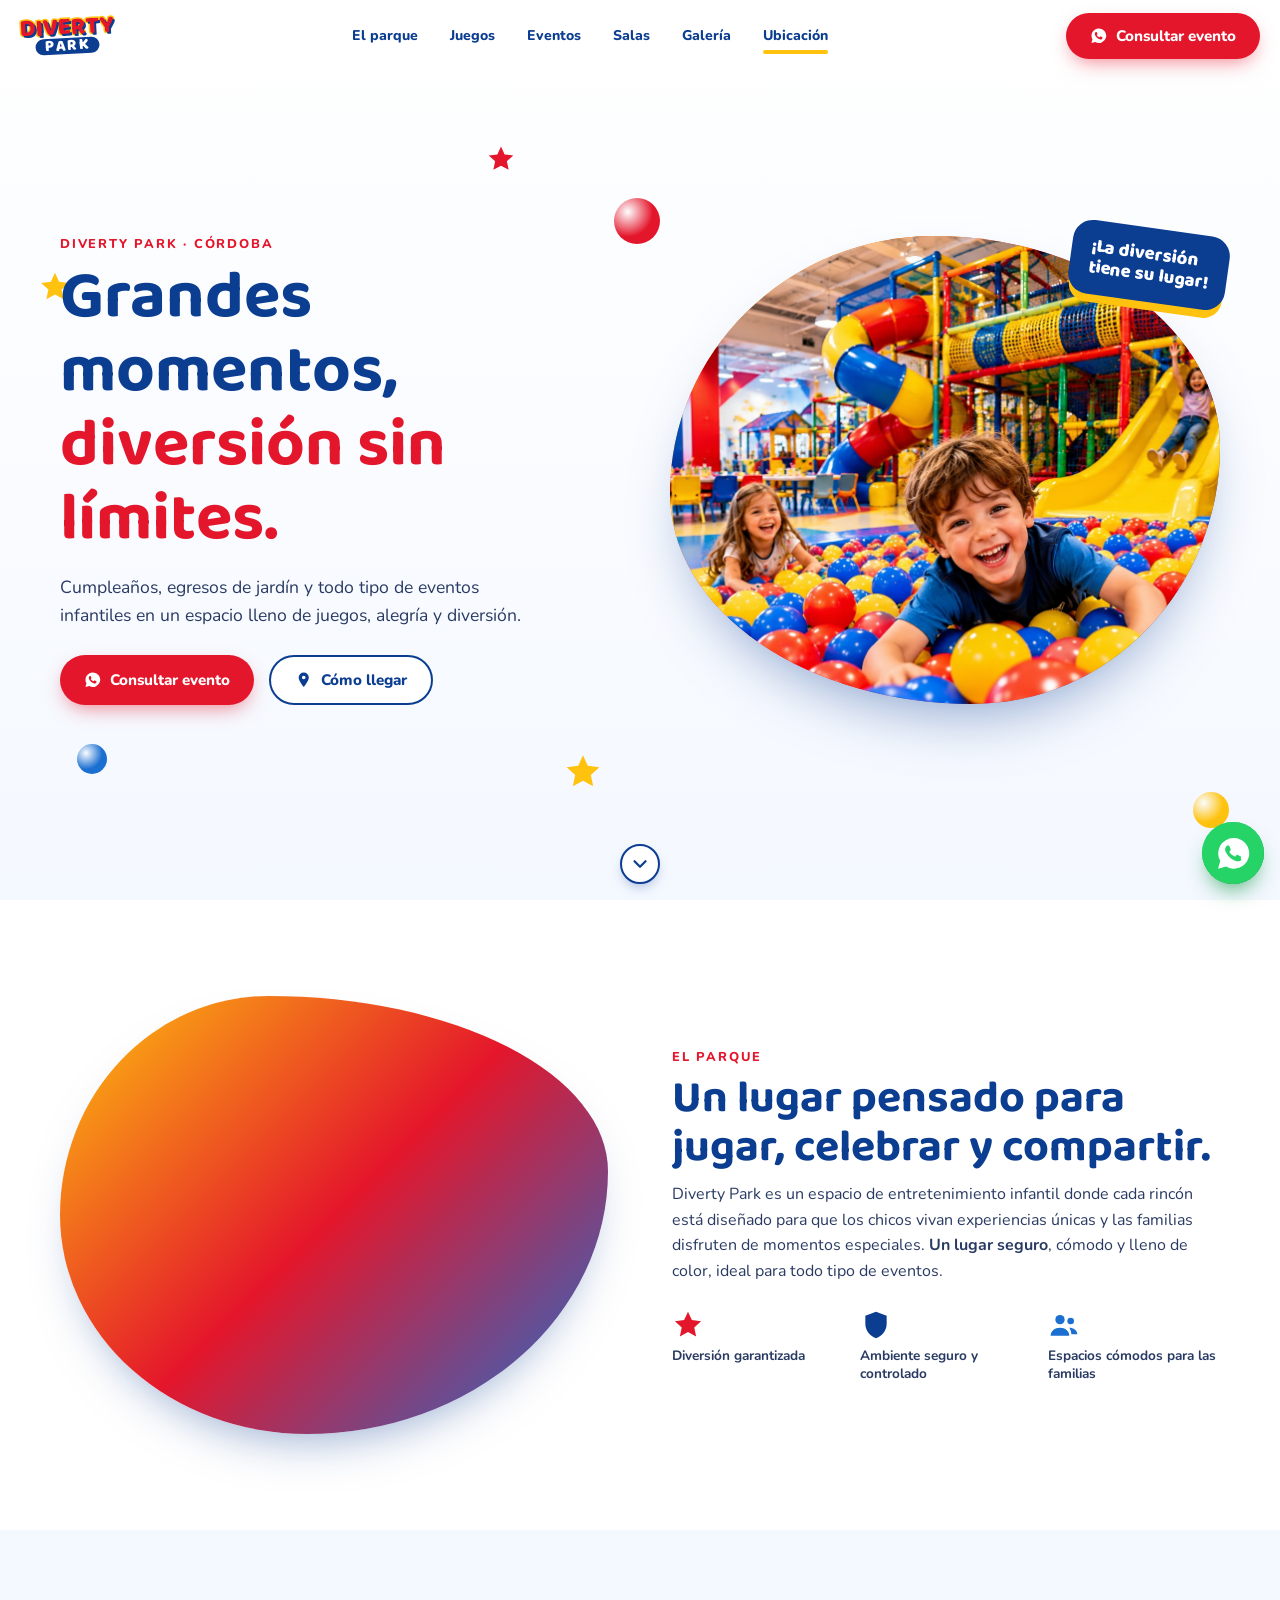
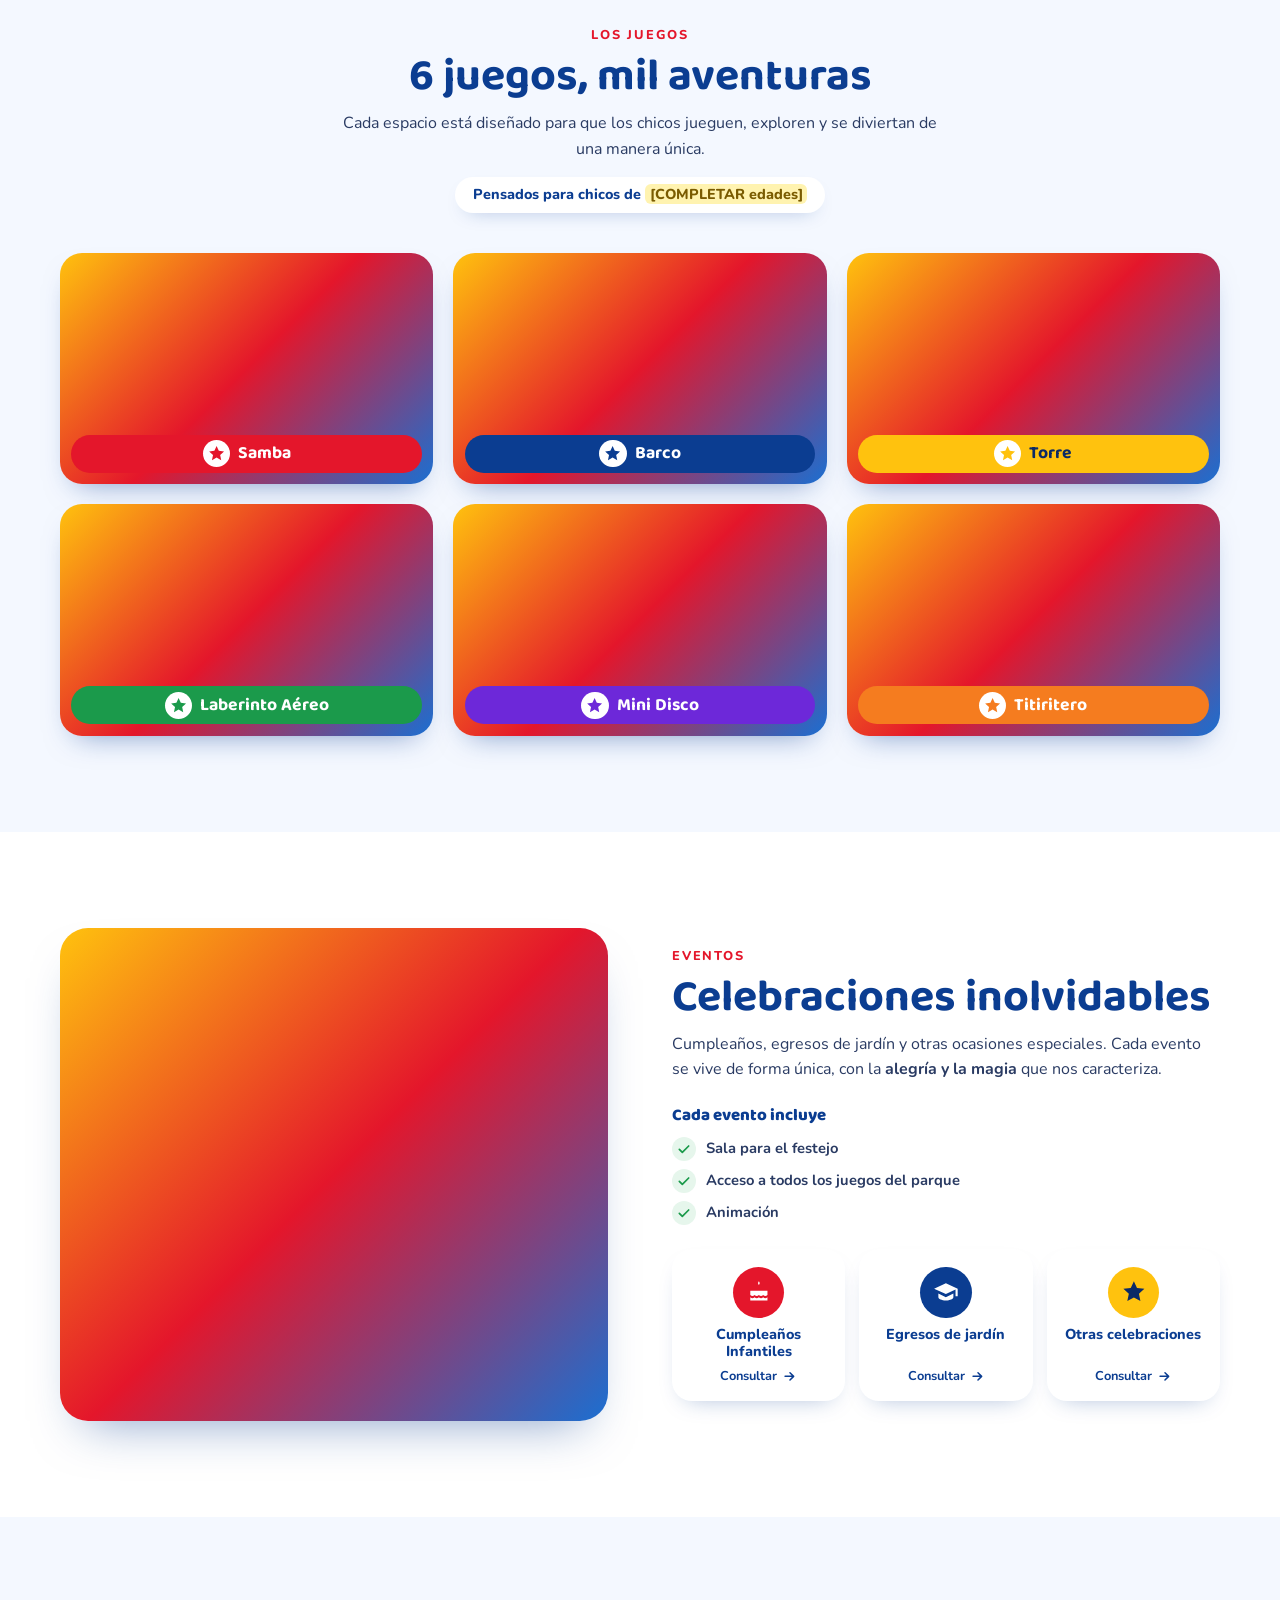
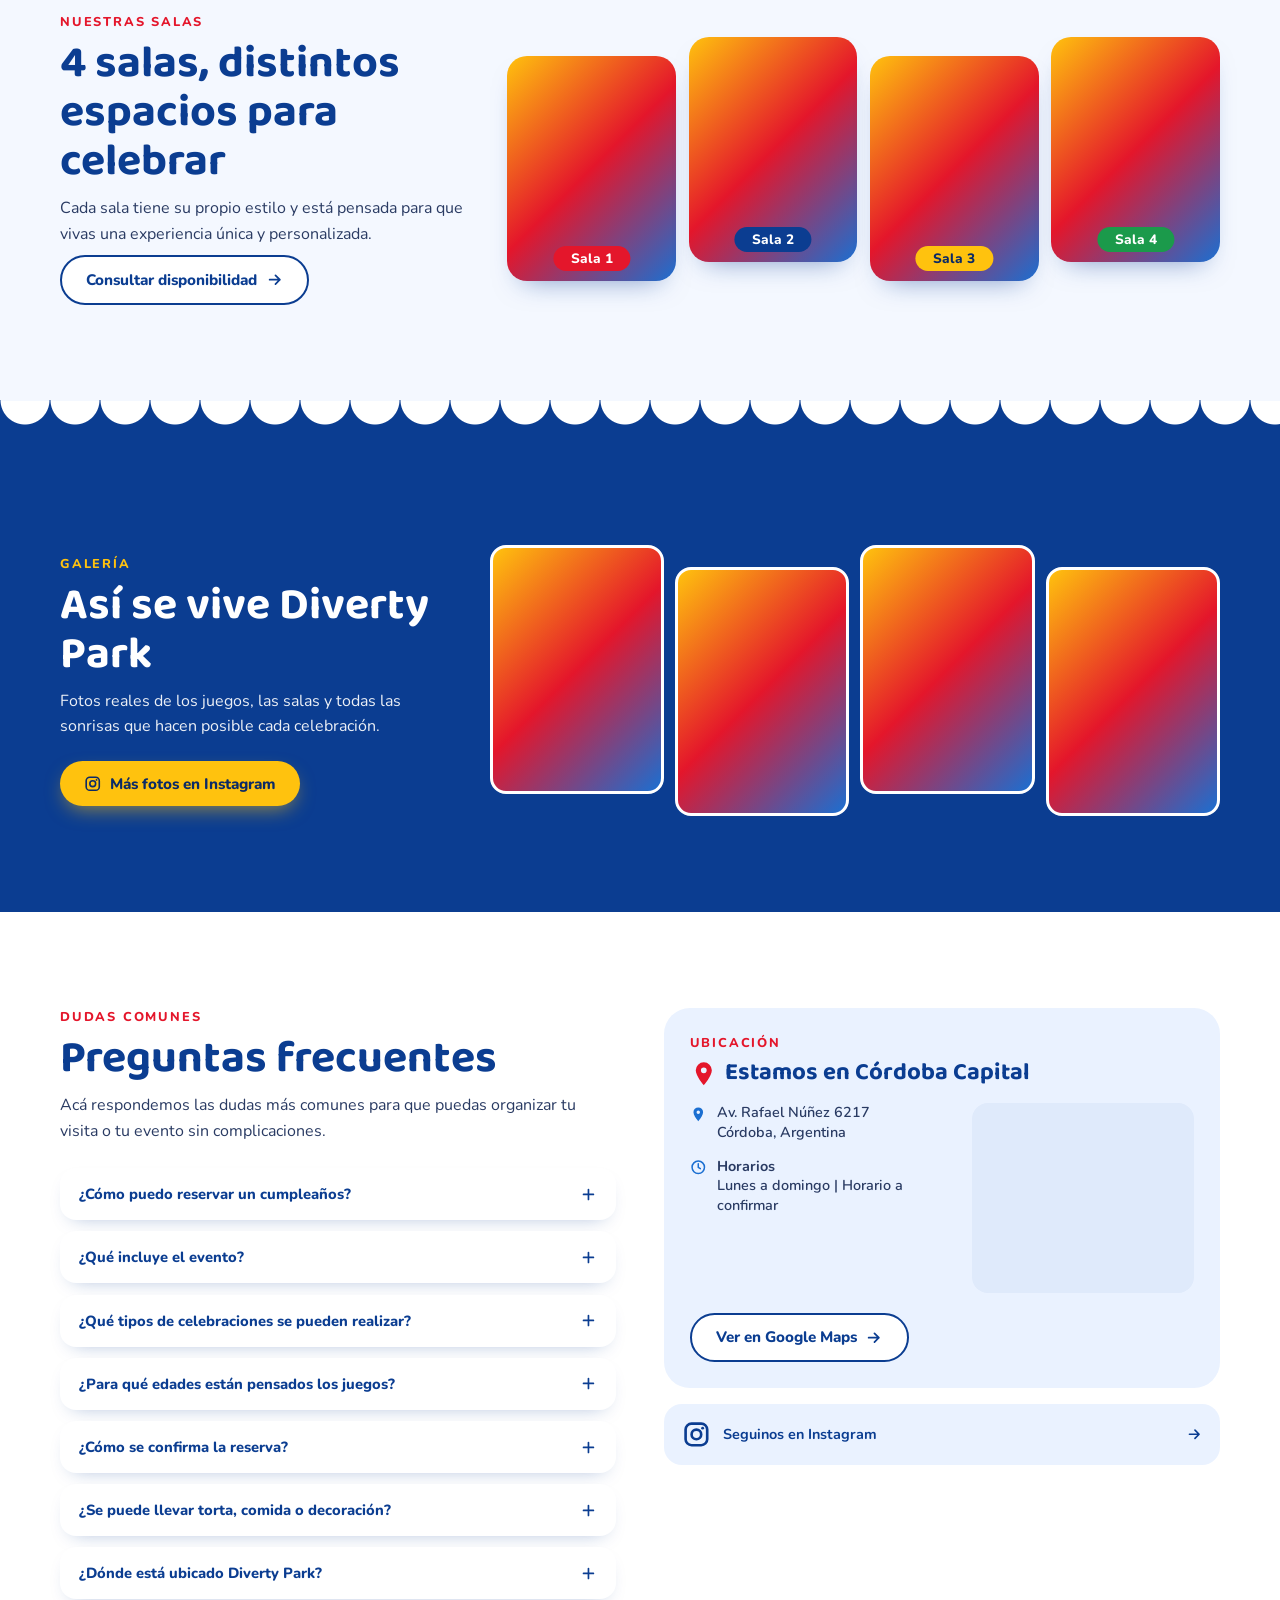
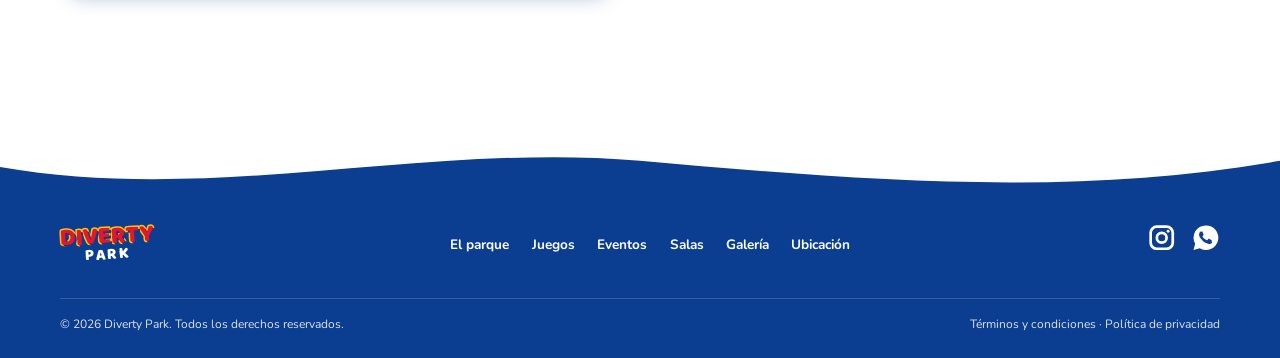
==== index.html @ ca712094 "update" ====
<!DOCTYPE html>
<html lang="es-AR">
<head>
<meta charset="UTF-8">
<meta name="viewport" content="width=device-width, initial-scale=1, viewport-fit=cover">
<title>Diverty Park · Córdoba | Cumpleaños y eventos infantiles</title>
<meta name="description" content="Cumpleaños, egresos de jardín y eventos infantiles en un espacio lleno de juegos, alegría y diversión. Córdoba, Argentina.">
<meta name="theme-color" content="#0B3D91">
<script>(function(){var n=navigator,c=n.connection;if((n.hardwareConcurrency||8)<=4||(n.deviceMemory||8)<=2||(c&&c.saveData))document.documentElement.classList.add('lite')})()</script>
<link rel="preconnect" href="https://fonts.googleapis.com">
<link rel="preconnect" href="https://fonts.gstatic.com" crossorigin>
<link href="https://fonts.googleapis.com/css2?family=Baloo+2:wght@700;800&family=Nunito:wght@400;600;700;800&display=swap" rel="stylesheet">
<link rel="preload" as="image" type="image/webp" href="img/hero.webp" fetchpriority="high">
<link rel="stylesheet" href="style.css">
</head>
<body>

<!-- Íconos -->
<svg width="0" height="0" style="position:absolute" aria-hidden="true">
  <symbol id="i-star" viewBox="0 0 24 24"><path d="M12 2l2.9 6.3 6.9.8-5.1 4.7 1.4 6.8L12 17.3l-6.1 3.3 1.4-6.8-5.1-4.7 6.9-.8z"/></symbol>
  <symbol id="i-wa" viewBox="0 0 24 24"><path fill-rule="evenodd" d="M12 2a10 10 0 00-8.6 15L2 22l5.2-1.4A10 10 0 1012 2zm5.2 13.9c-.2.6-1.2 1.2-1.700 1.200-.5.1-1 .2-3.200-.7-2.700-1.100-4.400-3.900-4.600-4.100-.1-.2-1.100-1.500-1.100-2.800s.7-2 1-2.300c.2-.3.500-.3.700-.3h.5c.2 0 .4 0 .6.500l.8 1.900c.1.200.1.400 0 .5l-.4.600-.3.300c-.1.200-.2.300-.1.500.4.700 1 1.400 1.800 1.900.8.600 1.400.800 1.700.9.200.1.400.1.500-.1l.7-.9c.2-.2.300-.2.600-.1l1.800.9c.2.100.4.200.4.300.1.100.1.700-.1 1.200z"/></symbol>
  <symbol id="i-arrow" viewBox="0 0 24 24"><path d="M5 12h14M13 6l6 6-6 6" fill="none" stroke="currentColor" stroke-width="2.4" stroke-linecap="round" stroke-linejoin="round"/></symbol>
  <symbol id="i-down" viewBox="0 0 24 24"><path d="M6 9l6 6 6-6" fill="none" stroke="currentColor" stroke-width="2.4" stroke-linecap="round" stroke-linejoin="round"/></symbol>
  <symbol id="i-pin" viewBox="0 0 24 24"><path d="M12 2a7 7 0 00-7 7c0 5 7 13 7 13s7-8 7-13a7 7 0 00-7-7zm0 9.500A2.500 2.500 0 1112 6.500a2.500 2.500 0 010 5z"/></symbol>
  <symbol id="i-clock" viewBox="0 0 24 24"><path d="M12 7v5l3 2M21 12a9 9 0 11-18 0 9 9 0 0118 0z" fill="none" stroke="currentColor" stroke-width="2.200" stroke-linecap="round"/></symbol>
  <symbol id="i-shield" viewBox="0 0 24 24"><path d="M12 2l8 3v6c0 5-3.400 9.200-8 11-4.600-1.800-8-6-8-11V5z"/></symbol>
  <symbol id="i-users" viewBox="0 0 24 24"><circle cx="9" cy="8" r="3.500"/><circle cx="17" cy="9" r="2.500"/><path d="M2 20c0-3.500 3-6 7-6s7 2.500 7 6zM16 14c3 0 6 1.800 6 5h-4.500c0-2-.7-3.600-1.500-5z"/></symbol>
  <symbol id="i-cake" viewBox="0 0 24 24"><path d="M12 2c1 1.500 1 2.500 0 3.500-1-1-1-2 0-3.500zM4 11h16v4c-1.300 1.200-2.700 1.200-4 0-1.300 1.200-2.700 1.200-4 0-1.300 1.200-2.700 1.200-4 0-1.300 1.200-2.700 1.200-4 0zM4 17c1.300 1.200 2.700 1.200 4 0 1.300 1.200 2.700 1.200 4 0 1.300 1.200 2.700 1.200 4 0 1.300 1.200 2.700 1.200 4 0v3H4z"/></symbol>
  <symbol id="i-cap" viewBox="0 0 24 24"><path d="M12 4L1 9l11 5 9-4.100V16h2V9zM5 13.500V17c0 1.500 3.100 3 7 3s7-1.500 7-3v-3.500L12 17z"/></symbol>
  <symbol id="i-insta" viewBox="0 0 24 24"><rect x="3" y="3" width="18" height="18" rx="5" fill="none" stroke="currentColor" stroke-width="2.200"/><circle cx="12" cy="12" r="4" fill="none" stroke="currentColor" stroke-width="2.200"/><circle cx="17.200" cy="6.800" r="1.200"/></symbol>
  <symbol id="i-check" viewBox="0 0 24 24"><path d="M5 12.5l4.5 4.5L19 7.5" fill="none" stroke="currentColor" stroke-width="2.6" stroke-linecap="round" stroke-linejoin="round"/></symbol>
  <symbol id="i-plus" viewBox="0 0 24 24"><path d="M12 5v14M5 12h14" fill="none" stroke="currentColor" stroke-width="2.400" stroke-linecap="round"/></symbol>
</svg>

<!-- NAVBAR -->
<header class="nav" id="nav">
  <div class="nav__in">
    <!-- Reemplazá este bloque por tu logo: <a class="logo" href="#inicio"><img src="img/logo.png" alt="Diverty Park"></a> -->
    <a class="logo" href="#inicio" aria-label="Diverty Park, ir al inicio">
      <span class="logo__t">DIVERTY</span><span class="logo__p">PARK</span>
    </a>
    <nav class="nav__links" aria-label="Principal">
      <a href="#parque">El parque</a><a href="#juegos">Juegos</a><a href="#eventos">Eventos</a>
      <a href="#salas">Salas</a><a href="#galeria">Galería</a><a href="#ubicacion">Ubicación</a>
    </nav>
    <a class="btn btn--red nav__cta" href="https://wa.me/549351XXXXXXX?text=Hola!%20Quiero%20consultar%20por%20un%20evento%20en%20Diverty%20Park" target="_blank" rel="noopener" data-confetti><svg class="ic"><use href="#i-wa"/></svg>Consultar evento</a>
    <button class="burger" id="burger" type="button" aria-label="Abrir menú" aria-expanded="false" aria-controls="menu">
      <span></span><span></span><span></span>
    </button>
  </div>
</header>

<!-- MENÚ MÓVIL TEMÁTICO -->
<div class="menu" id="menu" aria-hidden="true">
  <i class="menu__blob b1"></i><i class="menu__blob b2"></i><i class="menu__blob b3"></i>
  <nav class="menu__nav" aria-label="Menú móvil">
    <a href="#parque" style="--c:#E4162B;--i:0"><b>1</b>El parque</a>
    <a href="#juegos" style="--c:#FFC20E;--i:1"><b>2</b>Juegos</a>
    <a href="#eventos" style="--c:#1B9A4B;--i:2"><b>3</b>Eventos</a>
    <a href="#salas" style="--c:#F57C1F;--i:3"><b>4</b>Salas</a>
    <a href="#galeria" style="--c:#7C3AED;--i:4"><b>5</b>Galería</a>
    <a href="#ubicacion" style="--c:#38BDF8;--i:5"><b>6</b>Ubicación</a>
  </nav>
  <a class="btn btn--yellow menu__cta" href="https://wa.me/549351XXXXXXX?text=Hola!%20Quiero%20consultar%20por%20un%20evento%20en%20Diverty%20Park" target="_blank" rel="noopener" data-confetti><svg class="ic"><use href="#i-wa"/></svg>Consultar evento</a>
</div>

<main>
<!-- HERO -->
<section class="hero" id="inicio">
  <svg class="deco d1 spin" style="--s:34px;--c:#FFC20E"><use href="#i-star"/></svg>
  <svg class="deco d2 float" style="--s:30px;--c:#E4162B"><use href="#i-star"/></svg>
  <svg class="deco d3 float" style="--s:40px;--c:#FFC20E;--d:-2s"><use href="#i-star"/></svg>
  <i class="ball bl1"></i><i class="ball bl2"></i><i class="ball bl3"></i>
  <div class="wrap hero__grid">
    <div class="hero__txt">
      <p class="eyebrow reveal">Diverty Park · Córdoba</p>
      <h1 class="reveal" style="--d:.08s">Grandes momentos, <em>diversión sin límites.</em></h1>
      <p class="lead reveal" style="--d:.16s">Cumpleaños, egresos de jardín y todo tipo de eventos infantiles en un espacio lleno de juegos, alegría y diversión.</p>
      <div class="hero__btns reveal" style="--d:.24s">
        <a class="btn btn--red" href="https://wa.me/549351XXXXXXX?text=Hola!%20Quiero%20consultar%20por%20un%20evento%20en%20Diverty%20Park" target="_blank" rel="noopener" data-confetti><svg class="ic"><use href="#i-wa"/></svg>Consultar evento</a>
        <a class="btn btn--ghost" href="#ubicacion"><svg class="ic"><use href="#i-pin"/></svg>Cómo llegar</a>
      </div>
    </div>
    <div class="hero__img reveal" style="--d:.1s">
      <div class="photo"><img src="img/hero.webp" alt="Nena sonriendo en pileta de pelotas" width="800" height="680" fetchpriority="high" decoding="async" onerror="this.remove()"></div>
      <div class="badge">¡La diversión<br>tiene su lugar!</div>
    </div>
  </div>
  <a class="scroll" href="#parque" aria-label="Seguir bajando"><svg class="ic s"><use href="#i-down"/></svg></a>
</section>

<!-- EL PARQUE -->
<section class="sec" id="parque">
  <div class="wrap split">
    <div class="photo blob reveal"><img src="img/parque.webp" alt="Estructura de juegos del parque" width="800" height="680" loading="lazy" decoding="async" onerror="this.remove()"></div>
    <div>
      <p class="eyebrow reveal">El parque</p>
      <h2 class="reveal">Un lugar pensado para jugar, celebrar y compartir.</h2>
      <p class="reveal">Diverty Park es un espacio de entretenimiento infantil donde cada rincón está diseñado para que los chicos vivan experiencias únicas y las familias disfruten de momentos especiales. <strong>Un lugar seguro</strong>, cómodo y lleno de color, ideal para todo tipo de eventos.</p>
      <ul class="feats">
        <li class="reveal" style="--d:.05s"><svg class="ic" style="color:#E4162B"><use href="#i-star"/></svg>Diversión garantizada</li>
        <li class="reveal" style="--d:.12s"><svg class="ic" style="color:#0B3D91"><use href="#i-shield"/></svg>Ambiente seguro y controlado</li>
        <li class="reveal" style="--d:.19s"><svg class="ic" style="color:#1B6FD1"><use href="#i-users"/></svg>Espacios cómodos para las familias</li>
      </ul>
    </div>
  </div>
</section>

<!-- JUEGOS -->
<section class="sec sec--tint" id="juegos">
  <div class="wrap">
    <header class="head">
      <p class="eyebrow reveal">Los juegos</p>
      <h2 class="reveal">6 juegos, mil aventuras</h2>
      <p class="reveal">Cada espacio está diseñado para que los chicos jueguen, exploren y se diviertan de una manera única.</p>
      <p class="age reveal">Pensados para chicos de <span class="todo">[COMPLETAR edades]</span></p>
    </header>
    <div class="games">
      <article class="game reveal" style="--c:#E4162B"><div class="photo"><img src="img/samba.webp" alt="Samba" width="640" height="400" loading="lazy" decoding="async" onerror="this.remove()"></div><h3><svg class="ic"><use href="#i-star"/></svg>Samba</h3></article>
      <article class="game reveal" style="--c:#0B3D91;--d:.08s"><div class="photo"><img src="img/barco.webp" alt="Barco" width="640" height="400" loading="lazy" decoding="async" onerror="this.remove()"></div><h3><svg class="ic"><use href="#i-star"/></svg>Barco</h3></article>
      <article class="game reveal" style="--c:#FFC20E;--t:#0B2A66;--d:.16s"><div class="photo"><img src="img/torre.webp" alt="Torre" width="640" height="400" loading="lazy" decoding="async" onerror="this.remove()"></div><h3><svg class="ic"><use href="#i-star"/></svg>Torre</h3></article>
      <article class="game reveal" style="--c:#1B9A4B"><div class="photo"><img src="img/laberinto.webp" alt="Laberinto Aéreo" width="640" height="400" loading="lazy" decoding="async" onerror="this.remove()"></div><h3><svg class="ic"><use href="#i-star"/></svg>Laberinto Aéreo</h3></article>
      <article class="game reveal" style="--c:#6D28D9;--d:.08s"><div class="photo"><img src="img/minidisco.webp" alt="Mini Disco" width="640" height="400" loading="lazy" decoding="async" onerror="this.remove()"></div><h3><svg class="ic"><use href="#i-star"/></svg>Mini Disco</h3></article>
      <article class="game reveal" style="--c:#F57C1F;--d:.16s"><div class="photo"><img src="img/titiritero.webp" alt="Titiritero" width="640" height="400" loading="lazy" decoding="async" onerror="this.remove()"></div><h3><svg class="ic"><use href="#i-star"/></svg>Titiritero</h3></article>
    </div>
  </div>
</section>

<!-- EVENTOS -->
<section class="sec" id="eventos">
  <div class="wrap split split--rev">
    <div class="photo rounded reveal"><img src="img/evento.webp" alt="Salón decorado para cumpleaños" width="800" height="680" loading="lazy" decoding="async" onerror="this.remove()"></div>
    <div>
      <p class="eyebrow reveal">Eventos</p>
      <h2 class="reveal">Celebraciones inolvidables</h2>
      <p class="reveal">Cumpleaños, egresos de jardín y otras ocasiones especiales. Cada evento se vive de forma única, con la <strong>alegría y la magia</strong> que nos caracteriza.</p>
      <!-- CONFIRMAR: ajustá esta lista a lo que realmente incluye cada paquete -->
      <p class="incl__t reveal">Cada evento incluye</p>
      <ul class="incl">
        <li class="reveal"><svg class="ic s"><use href="#i-check"/></svg>Sala para el festejo</li>
        <li class="reveal" style="--d:.06s"><svg class="ic s"><use href="#i-check"/></svg>Acceso a todos los juegos del parque</li>
        <li class="reveal" style="--d:.12s"><svg class="ic s"><use href="#i-check"/></svg>Animación</li>
      </ul>
      <div class="cards3">
        <a class="ev reveal" href="https://wa.me/549351XXXXXXX?text=Hola!%20Quiero%20consultar%20por%20un%20cumpleaños%20infantil" target="_blank" rel="noopener" style="--c:#E4162B"><span class="ev__i"><svg class="ic"><use href="#i-cake"/></svg></span>Cumpleaños Infantiles<small>Consultar <svg class="ic s"><use href="#i-arrow"/></svg></small></a>
        <a class="ev reveal" href="https://wa.me/549351XXXXXXX?text=Hola!%20Quiero%20consultar%20por%20un%20egreso%20de%20jardín" target="_blank" rel="noopener" style="--c:#0B3D91;--d:.08s"><span class="ev__i"><svg class="ic"><use href="#i-cap"/></svg></span>Egresos de jardín<small>Consultar <svg class="ic s"><use href="#i-arrow"/></svg></small></a>
        <a class="ev reveal" href="https://wa.me/549351XXXXXXX?text=Hola!%20Quiero%20consultar%20por%20otra%20celebración" target="_blank" rel="noopener" style="--c:#FFC20E;--d:.16s"><span class="ev__i"><svg class="ic"><use href="#i-star"/></svg></span>Otras celebraciones<small>Consultar <svg class="ic s"><use href="#i-arrow"/></svg></small></a>
      </div>
    </div>
  </div>
</section>

<!-- SALAS -->
<section class="sec sec--tint" id="salas">
  <div class="wrap salas">
    <div>
      <p class="eyebrow reveal">Nuestras salas</p>
      <h2 class="reveal">4 salas, distintos espacios para celebrar</h2>
      <p class="reveal">Cada sala tiene su propio estilo y está pensada para que vivas una experiencia única y personalizada.</p>
      <a class="btn btn--ghost reveal" href="https://wa.me/549351XXXXXXX?text=Hola!%20Quiero%20consultar%20disponibilidad%20de%20salas%20en%20Diverty%20Park" target="_blank" rel="noopener">Consultar disponibilidad <svg class="ic s"><use href="#i-arrow"/></svg></a>
    </div>
    <div class="salas__g">
      <figure class="sala reveal" style="--c:#E4162B"><div class="photo"><img src="img/sala1.webp" alt="Sala 1" width="640" height="400" loading="lazy" decoding="async" onerror="this.remove()"></div><figcaption>Sala 1</figcaption></figure>
      <figure class="sala reveal" style="--c:#0B3D91;--d:.07s"><div class="photo"><img src="img/sala2.webp" alt="Sala 2" width="640" height="400" loading="lazy" decoding="async" onerror="this.remove()"></div><figcaption>Sala 2</figcaption></figure>
      <figure class="sala reveal" style="--c:#FFC20E;--t:#0B2A66;--d:.14s"><div class="photo"><img src="img/sala3.webp" alt="Sala 3" width="640" height="400" loading="lazy" decoding="async" onerror="this.remove()"></div><figcaption>Sala 3</figcaption></figure>
      <figure class="sala reveal" style="--c:#1B9A4B;--d:.21s"><div class="photo"><img src="img/sala4.webp" alt="Sala 4" width="640" height="400" loading="lazy" decoding="async" onerror="this.remove()"></div><figcaption>Sala 4</figcaption></figure>
    </div>
  </div>
</section>

<!-- GALERÍA -->
<section class="gal" id="galeria">
  <div class="wrap gal__in">
    <div>
      <p class="eyebrow eyebrow--y reveal">Galería</p>
      <h2 class="reveal">Así se vive Diverty Park</h2>
      <p class="reveal">Fotos reales de los juegos, las salas y todas las sonrisas que hacen posible cada celebración.</p>
      <a class="btn btn--yellow reveal" href="https://instagram.com/" target="_blank" rel="noopener" data-ig><svg class="ic"><use href="#i-insta"/></svg>Más fotos en Instagram</a>
    </div>
    <div class="gal__g">
      <div class="photo reveal"><img src="img/g1.webp" alt="Foto de Diverty Park" width="800" height="680" loading="lazy" decoding="async" onerror="this.remove()"></div>
      <div class="photo reveal" style="--d:.06s"><img src="img/g2.webp" alt="Foto de Diverty Park" width="800" height="680" loading="lazy" decoding="async" onerror="this.remove()"></div>
      <div class="photo reveal" style="--d:.12s"><img src="img/g3.webp" alt="Foto de Diverty Park" width="800" height="680" loading="lazy" decoding="async" onerror="this.remove()"></div>
      <div class="photo reveal" style="--d:.18s"><img src="img/g4.webp" alt="Foto de Diverty Park" width="800" height="680" loading="lazy" decoding="async" onerror="this.remove()"></div>
    </div>
  </div>
</section>

<!-- FAQ + UBICACIÓN -->
<section class="sec" id="faq">
  <div class="wrap faq">
    <div>
      <p class="eyebrow reveal">Dudas comunes</p>
      <h2 class="reveal">Preguntas frecuentes</h2>
      <p class="reveal">Acá respondemos las dudas más comunes para que puedas organizar tu visita o tu evento sin complicaciones.</p>
      <div class="acc">
        <div class="acc__i reveal"><button type="button" aria-expanded="false">¿Cómo puedo reservar un cumpleaños?<svg class="ic s"><use href="#i-plus"/></svg></button><div class="acc__p"><p>Escribinos por WhatsApp con la fecha y la cantidad de invitados, y te armamos una propuesta a medida.</p></div></div>
        <div class="acc__i reveal"><button type="button" aria-expanded="false">¿Qué incluye el evento?<svg class="ic s"><use href="#i-plus"/></svg></button><div class="acc__p"><p>Cada evento incluye sala para el festejo, acceso a todos los juegos y animación. Escribinos y te contamos el detalle de cada propuesta.</p></div></div>
        <div class="acc__i reveal"><button type="button" aria-expanded="false">¿Qué tipos de celebraciones se pueden realizar?<svg class="ic s"><use href="#i-plus"/></svg></button><div class="acc__p"><p>Cumpleaños infantiles, egresos de jardín y otras celebraciones especiales.</p></div></div>
        <div class="acc__i reveal"><button type="button" aria-expanded="false">¿Para qué edades están pensados los juegos?<svg class="ic s"><use href="#i-plus"/></svg></button><div class="acc__p"><p>Los juegos están pensados para chicos de <span class="todo">[COMPLETAR edades]</span>. Si tenés dudas sobre algún juego en particular, consultanos.</p></div></div>
        <div class="acc__i reveal"><button type="button" aria-expanded="false">¿Cómo se confirma la reserva?<svg class="ic s"><use href="#i-plus"/></svg></button><div class="acc__p"><p><span class="todo">[COMPLETAR: seña, medios de pago y plazos]</span></p></div></div>
        <div class="acc__i reveal"><button type="button" aria-expanded="false">¿Se puede llevar torta, comida o decoración?<svg class="ic s"><use href="#i-plus"/></svg></button><div class="acc__p"><p><span class="todo">[COMPLETAR]</span></p></div></div>
        <div class="acc__i reveal"><button type="button" aria-expanded="false">¿Dónde está ubicado Diverty Park?<svg class="ic s"><use href="#i-plus"/></svg></button><div class="acc__p"><p>Av. Rafael Núñez 6217, Córdoba Capital.</p></div></div>
      </div>
    </div>
    <div id="ubicacion">
      <div class="loc reveal">
        <p class="eyebrow">Ubicación</p>
        <h3><svg class="ic" style="color:#E4162B"><use href="#i-pin"/></svg>Estamos en Córdoba Capital</h3>
        <div class="loc__g">
          <ul>
            <li><svg class="ic" style="color:#1B6FD1"><use href="#i-pin"/></svg><span>Av. Rafael Núñez 6217<br>Córdoba, Argentina</span></li>
            <li><svg class="ic" style="color:#1B6FD1"><use href="#i-clock"/></svg><span><b>Horarios</b><br>Lunes a domingo | Horario a confirmar</span></li>
          </ul>
          <div class="map"><iframe title="Mapa: Diverty Park, Av. Rafael Núñez 6217, Córdoba" src="https://www.google.com/maps?q=Av.+Rafael+N%C3%BA%C3%B1ez+6217+C%C3%B3rdoba&amp;output=embed" loading="lazy" referrerpolicy="no-referrer-when-downgrade" allowfullscreen></iframe></div>
        </div>
        <a class="btn btn--ghost" href="https://www.google.com/maps/search/?api=1&query=Av.+Rafael+N%C3%BA%C3%B1ez+6217+C%C3%B3rdoba" target="_blank" rel="noopener">Ver en Google Maps <svg class="ic s"><use href="#i-arrow"/></svg></a>
      </div>
      <div class="cta2" id="contacto">
        <a class="ig-card reveal" href="https://instagram.com/" data-ig target="_blank" rel="noopener"><svg class="ic"><use href="#i-insta"/></svg>Seguinos en Instagram <svg class="ic s"><use href="#i-arrow"/></svg></a>
      </div>
    </div>
  </div>
</section>
</main>

<footer class="foot">
  <svg class="foot__wave" viewBox="0 0 1440 80" preserveAspectRatio="none" aria-hidden="true"><path d="M0 40C240 100 480 0 720 30s480 60 720 0V0H0z" fill="#fff"/></svg>
  <div class="wrap foot__in">
    <a class="logo" href="#inicio" aria-label="Diverty Park"><span class="logo__t">DIVERTY</span><span class="logo__p">PARK</span></a>
    <nav aria-label="Pie"><a href="#parque">El parque</a><a href="#juegos">Juegos</a><a href="#eventos">Eventos</a><a href="#salas">Salas</a><a href="#galeria">Galería</a><a href="#ubicacion">Ubicación</a></nav>
    <div class="foot__s"><a href="https://instagram.com/" data-ig aria-label="Instagram"><svg class="ic"><use href="#i-insta"/></svg></a><a href="https://wa.me/549351XXXXXXX" aria-label="WhatsApp"><svg class="ic"><use href="#i-wa"/></svg></a></div>
  </div>
  <div class="wrap foot__b"><span>© 2026 Diverty Park. Todos los derechos reservados.</span><span><a href="terminos.html">Términos y condiciones</a> · <a href="privacidad.html">Política de privacidad</a></span></div>
</footer>

<!-- Botón flotante -->
<a class="fab" href="https://wa.me/549351XXXXXXX?text=Hola!%20Quiero%20hacer%20una%20consulta" target="_blank" rel="noopener" aria-label="Escribinos por WhatsApp"><span class="fab__tip" aria-hidden="true">¿Consultas? ¡Escribinos!</span><svg class="ic"><use href="#i-wa"/></svg></a>

<script src="main.js" defer></script>
</body>
</html>
---- style.css ----
/* ===== Variables ===== */
:root{
  --blue:#0B3D91;--blue2:#1B6FD1;--navy:#0B2A66;--red:#E4162B;--yellow:#FFC20E;
  --green:#1B9A4B;--bg:#F4F8FF;--tint:#EAF2FF;--text:#2A3B63;
  --h:'Baloo 2',system-ui,sans-serif;--b:'Nunito',system-ui,sans-serif;
  --ease:cubic-bezier(.34,1.56,.64,1);--nav:72px;
}

/* ===== Reset + sin resaltado celeste al tocar ===== */
*,*::before,*::after{box-sizing:border-box;margin:0;padding:0;-webkit-tap-highlight-color:transparent}
a,button,summary,[role=button]{-webkit-touch-callout:none;touch-action:manipulation;-webkit-user-select:none;user-select:none}
button{font:inherit;color:inherit;background:none;border:0;cursor:pointer}
a{color:inherit;text-decoration:none}
ul{list-style:none}
:focus:not(:focus-visible){outline:none}
:focus-visible{outline:3px solid var(--yellow);outline-offset:3px;border-radius:12px}
html{scroll-behavior:smooth;scroll-padding-top:var(--nav)}
body{font-family:var(--b);color:var(--text);background:#fff;line-height:1.6;overflow-x:hidden;-webkit-font-smoothing:antialiased}
body.lock{overflow:hidden}
h1,h2,h3{font-family:var(--h);color:var(--blue);line-height:1.1}
h2{font-size:clamp(1.9rem,4.5vw,2.8rem);margin-bottom:.6rem}
img{max-width:100%;display:block}
.ic{width:1.15em;height:1.15em;fill:currentColor;flex:none}
.ic.s{fill:none;stroke:currentColor}
.wrap{width:min(1160px,100% - 2.5rem);margin-inline:auto}
.sec{padding:clamp(3.5rem,8vw,6rem) 0;position:relative}
.sec--tint{background:var(--bg)}
.eyebrow{font:800 .8rem var(--b);letter-spacing:.14em;text-transform:uppercase;color:var(--red);margin-bottom:.5rem}
.eyebrow--y{color:var(--yellow)}
.head{text-align:center;max-width:620px;margin:0 auto 2.5rem}

/* ===== Foto con fallback de color (si falta la imagen) ===== */
.photo{background:linear-gradient(135deg,#FFC20E,#E4162B 50%,#1B6FD1);position:relative;overflow:hidden}
.photo img{position:absolute;inset:0;width:100%;height:100%;object-fit:cover}

/* ===== Botones ===== */
.btn{display:inline-flex;align-items:center;gap:.55rem;white-space:nowrap;line-height:1.2;padding:.8rem 1.5rem;border-radius:999px;font:800 .95rem var(--b);position:relative;overflow:hidden;transition:transform .35s var(--ease),box-shadow .3s}
.btn::after{content:"";position:absolute;inset:0;background:linear-gradient(110deg,transparent 30%,rgba(255,255,255,.45) 50%,transparent 70%);transform:translateX(-120%);transition:transform .6s}
.btn:hover::after{transform:translateX(120%)}
.btn:hover{transform:translateY(-3px) scale(1.03)}
.btn:active{transform:scale(.94)}
.btn--red{background:var(--red);color:#fff;box-shadow:0 8px 20px -6px rgba(228,22,43,.55)}
.btn--yellow{background:var(--yellow);color:var(--navy);box-shadow:0 8px 20px -6px rgba(255,194,14,.6)}
.btn--ghost{border:2px solid var(--blue);color:var(--blue);background:#fff}
.btn--ghost:hover{background:var(--blue);color:#fff}

/* ===== Navbar ===== */
.nav{position:fixed;inset:0 0 auto;z-index:80;height:var(--nav);padding-top:env(safe-area-inset-top);background:rgba(255,255,255,.92);backdrop-filter:blur(12px);-webkit-backdrop-filter:blur(12px);transition:box-shadow .3s,height .3s}
.nav.scrolled{box-shadow:0 6px 24px -10px rgba(11,61,145,.35)}
.nav__in{width:min(1240px,100% - 2rem);height:var(--nav);margin-inline:auto;display:flex;align-items:center;justify-content:space-between;gap:1rem}
.logo{display:inline-flex;flex-direction:column;align-items:center;line-height:.85;font-family:var(--h);font-weight:800;transform:rotate(-3deg);transition:transform .4s var(--ease)}
.logo:hover{transform:rotate(2deg) scale(1.08)}
.logo__t{color:var(--red);font-size:1.5rem;-webkit-text-stroke:3px var(--yellow);paint-order:stroke fill;text-shadow:2px 2px 0 var(--blue)}
.logo__p{color:#fff;background:var(--blue);padding:.05rem .6rem;border-radius:8px;font-size:1rem;letter-spacing:.1em}
.nav__links{display:flex;gap:2rem;font-weight:800;font-size:.88rem;color:var(--blue)}
.nav__links a{position:relative;padding:.3rem 0}
.nav__links a::after{content:"";position:absolute;left:0;bottom:-2px;height:4px;width:100%;border-radius:4px;background:var(--yellow);transform:scaleX(0);transform-origin:left;transition:transform .35s var(--ease)}
.nav__links a:hover::after,.nav__links a.on::after{transform:scaleX(1)}

/* Hamburguesa temática */
.burger{display:none;width:48px;height:48px;border-radius:16px;background:var(--yellow);box-shadow:0 4px 0 #D99E00;position:relative;z-index:80;transition:transform .3s var(--ease)}
.burger:active{transform:translateY(3px);box-shadow:0 1px 0 #D99E00}
.burger span{position:absolute;left:12px;width:24px;height:4px;border-radius:4px;transition:transform .45s var(--ease),opacity .2s,width .3s}
.burger span:nth-child(1){top:14px;background:var(--red)}
.burger span:nth-child(2){top:22px;background:var(--blue);width:16px}
.burger span:nth-child(3){top:30px;background:var(--green)}
.burger[aria-expanded=true]{background:#fff;box-shadow:0 4px 0 #D9E3F5}
.burger[aria-expanded=true] span:nth-child(1){transform:translateY(8px) rotate(45deg)}
.burger[aria-expanded=true] span:nth-child(2){opacity:0;transform:translateX(12px)}
.burger[aria-expanded=true] span:nth-child(3){transform:translateY(-8px) rotate(-45deg)}

/* Menú móvil: la barra queda por encima para poder cerrar con la X */
body.lock .nav{background:transparent;backdrop-filter:none;-webkit-backdrop-filter:none;box-shadow:none}
body.lock .logo__p{background:#fff;color:var(--blue)}
.menu:not(.open) .menu__blob{animation-play-state:paused}
.menu{position:fixed;inset:0;z-index:70;background:var(--blue);display:flex;flex-direction:column;justify-content:center;padding:calc(var(--nav) + 1rem) 1.75rem 2rem;overflow:hidden;clip-path:circle(0 at calc(100% - 40px) 40px);visibility:hidden;transition:clip-path .7s cubic-bezier(.7,0,.2,1),visibility 0s .7s}
.menu.open{clip-path:circle(150% at calc(100% - 40px) 40px);visibility:visible;transition:clip-path .7s cubic-bezier(.7,0,.2,1)}
.menu__blob{position:absolute;border-radius:50%;opacity:.9;animation:bob 6s ease-in-out infinite}
.b1{width:200px;height:200px;background:var(--red);left:-70px;top:12%}
.b2{width:130px;height:130px;background:var(--yellow);right:-40px;bottom:22%;animation-delay:-2s}
.b3{width:90px;height:90px;background:var(--green);left:30%;bottom:-30px;animation-delay:-4s}
.menu__nav{position:relative;display:grid;gap:.6rem}
.menu__nav a{display:flex;align-items:center;gap:1rem;font:800 1.9rem var(--h);color:#fff;padding:.35rem .5rem;border-radius:18px;opacity:0;transform:translateX(-40px) rotate(-3deg);transition:transform .5s var(--ease),opacity .4s,background .2s}
.menu__nav a b{display:grid;place-items:center;width:2.4rem;height:2.4rem;border-radius:50%;background:var(--c);color:var(--navy);font-size:1.1rem;box-shadow:0 4px 0 rgba(0,0,0,.25)}
.menu.open .menu__nav a{opacity:1;transform:none;transition-delay:calc(.25s + var(--i)*.07s)}
.menu__nav a:active{background:rgba(255,255,255,.14);transition-delay:0s}
.menu__cta{position:relative;margin-top:2rem;justify-content:center;font-size:1.05rem;opacity:0;transform:translateY(30px);transition:opacity .4s .8s,transform .5s var(--ease) .8s}
.menu.open .menu__cta{opacity:1;transform:none}

/* ===== Hero ===== */
.hero{position:relative;min-height:100vh;min-height:100svh;display:grid;align-content:center;padding:calc(var(--nav) + 2.5rem) 0 4.5rem;background:linear-gradient(180deg,#fff,var(--bg));overflow:hidden}
.hero__grid{display:grid;grid-template-columns:1.05fr 1fr;align-items:center;gap:2rem}
.hero h1{font-size:clamp(2.4rem,6vw,4.2rem);margin-bottom:1rem}
.hero h1 em{display:block;font-style:normal;color:var(--red)}
.lead{font-size:1.1rem;max-width:480px;margin-bottom:1.6rem}
.hero__btns{display:flex;flex-wrap:wrap;gap:.9rem}
.hero__txt{position:relative;z-index:1}
.hero__img{position:relative;width:100%}
.hero__img .photo{aspect-ratio:1/.85;border-radius:48% 52% 45% 55%/55% 45% 55% 45%;animation:sway 7s ease-in-out infinite;box-shadow:0 30px 60px -25px rgba(11,61,145,.5)}
.badge{position:absolute;right:-.5rem;top:-.5rem;background:var(--blue);color:#fff;font:800 1.15rem/1.15 var(--h);padding:1rem 1.2rem;border-radius:20px;transform:rotate(8deg);box-shadow:0 10px 0 -2px var(--yellow);animation:wiggle 3.5s ease-in-out infinite}
.deco{position:absolute;width:var(--s);height:var(--s);fill:var(--c);pointer-events:none}
.d1{left:3%;top:30%}.d2{left:38%;top:16%}.d3{left:44%;bottom:12%}
.float{animation:bob 4s ease-in-out infinite;animation-delay:var(--d,0s)}
.spin{animation:spin 8s linear infinite}
.ball{position:absolute;border-radius:50%;pointer-events:none;animation:bob 5s ease-in-out infinite}
.bl1{width:46px;height:46px;background:radial-gradient(circle at 30% 30%,#fff8,var(--red) 55%);left:48%;top:22%}
.bl2{width:30px;height:30px;background:radial-gradient(circle at 30% 30%,#fff8,var(--blue2) 55%);left:6%;bottom:14%;animation-delay:-1.5s}
.bl3{width:36px;height:36px;background:radial-gradient(circle at 30% 30%,#fff8,var(--yellow) 55%);right:4%;bottom:8%;animation-delay:-3s}

/* ===== Secciones ===== */
.split{display:grid;grid-template-columns:1fr 1fr;gap:clamp(2rem,5vw,4rem);align-items:center}
.split--rev>:first-child{order:0}
.blob img{animation:kb 9s ease-in-out infinite alternate}
.blob{aspect-ratio:1/.8;border-radius:38% 62% 55% 45%/50% 40% 60% 50%;box-shadow:0 25px 50px -25px rgba(11,61,145,.5)}
.rounded{aspect-ratio:1/.9;border-radius:28px;box-shadow:0 25px 50px -25px rgba(11,61,145,.5);transition:transform .5s var(--ease)}
.rounded:hover{transform:rotate(-1.5deg) scale(1.02)}
.split p:not(.eyebrow){margin-bottom:1rem}
.feats{display:grid;grid-template-columns:repeat(3,1fr);gap:1rem;margin-top:1.5rem}
.feats li{display:flex;flex-direction:column;gap:.4rem;font-size:.85rem;font-weight:700;line-height:1.3}
.feats .ic{width:2rem;height:2rem;animation:bob 3s ease-in-out infinite}

/* Juegos */
.games{display:grid;grid-template-columns:repeat(3,1fr);gap:1.25rem}
.game{position:relative;border-radius:22px;overflow:hidden;aspect-ratio:1/.62;box-shadow:0 14px 30px -16px rgba(11,61,145,.55);transition:transform .15s,box-shadow .3s;transform-style:preserve-3d}
.game .photo{position:absolute;inset:0;transition:transform .7s}
.game:hover .photo{transform:scale(1.12)}
.game:hover{box-shadow:0 24px 40px -16px var(--c)}
.game h3{position:absolute;left:.7rem;right:.7rem;bottom:.7rem;display:flex;align-items:center;justify-content:center;gap:.5rem;padding:.35rem;border-radius:999px;background:var(--c);color:var(--t,#fff);font-size:1.1rem;transition:transform .4s var(--ease)}
.game:hover h3{transform:translateY(-6px) scale(1.04)}
.game h3 .ic{background:#fff;color:var(--c);border-radius:50%;padding:.28rem;width:1.7rem;height:1.7rem;transition:transform .6s var(--ease)}
.game:hover h3 .ic{transform:rotate(360deg)}

/* Eventos */
.cards3{display:grid;grid-template-columns:repeat(3,1fr);gap:.9rem;margin-top:1.5rem}
.ev{display:flex;flex-direction:column;align-items:center;gap:.5rem;text-align:center;padding:1.1rem .6rem;border-radius:20px;background:#fff;box-shadow:0 10px 25px -14px rgba(11,61,145,.4);font:800 .9rem/1.2 var(--b);color:var(--blue);transition:transform .4s var(--ease),box-shadow .3s}
.ev:hover{transform:translateY(-8px) rotate(-1.5deg);box-shadow:0 18px 30px -14px var(--c)}
.ev__i{display:grid;place-items:center;width:3.2rem;height:3.2rem;border-radius:50%;background:var(--c);color:#fff;font-size:1.4rem;transition:transform .5s var(--ease)}
.ev:nth-child(3) .ev__i{color:var(--navy)}
.ev:hover .ev__i{transform:scale(1.2) rotate(-12deg)}
.ev small{display:flex;align-items:center;gap:.3rem;font-weight:700;font-size:.8rem;margin-top:auto}
.ev small .ic{transition:transform .3s}
.ev:hover small .ic{transform:translateX(5px)}

/* Salas */
.salas{display:grid;grid-template-columns:.8fr 1.4fr;gap:2.5rem;align-items:center}
.salas .btn{margin-top:.5rem}
.salas__g{display:grid;grid-template-columns:repeat(4,1fr);gap:.8rem}
.sala{position:relative;aspect-ratio:.75;border-radius:20px;overflow:hidden;box-shadow:0 14px 28px -16px rgba(11,61,145,.55);transition:transform .45s var(--ease)}
.sala:nth-child(odd){margin-top:1.2rem}
.sala:hover{transform:translateY(-10px) rotate(-2deg)}
.sala .photo{position:absolute;inset:0}
.sala figcaption{position:absolute;left:50%;bottom:.6rem;transform:translateX(-50%);padding:.2rem 1.1rem;border-radius:999px;background:var(--c);color:var(--t,#fff);font:800 .85rem var(--b)}

/* Galería */
.gal{position:relative;background:var(--blue);color:#fff;padding:clamp(4rem,8vw,6rem) 0;margin:3rem 0 0;border-radius:0}
.gal::before,.gal::after{content:"";position:absolute;left:0;right:0;height:50px;background:var(--blue);-webkit-mask:radial-gradient(circle at 25px 0,#0000 24px,#000 25px) 0 0/50px 100%;mask:radial-gradient(circle at 25px 0,#0000 24px,#000 25px) 0 0/50px 100%}
.gal::before{top:-49px}
.gal::after{display:none}
.gal__in{display:grid;grid-template-columns:.8fr 1.5fr;gap:2.5rem;align-items:center}
.gal h2{color:#fff}
.gal p:not(.eyebrow){margin-bottom:1.3rem;opacity:.92}
.gal__g{display:grid;grid-template-columns:repeat(4,1fr);gap:.7rem}
.gal__g .photo{aspect-ratio:.7;border-radius:16px;border:3px solid #fff;transition:transform .45s var(--ease)}
.gal__g .photo:nth-child(even){margin-top:1.4rem}
.gal__g .photo:hover{transform:scale(1.07) rotate(2deg);z-index:2}

/* Edades (juegos) */
.age{display:inline-block;margin-top:.9rem;padding:.4rem 1.1rem;border-radius:999px;background:#fff;color:var(--blue);font-weight:800;font-size:.9rem;box-shadow:0 8px 20px -12px rgba(11,61,145,.4)}

/* Qué incluye (eventos) */
.incl__t{font:800 1.05rem var(--h);color:var(--blue);margin:1.2rem 0 .5rem!important}
.incl{display:grid;gap:.5rem}
.incl li{display:flex;align-items:center;gap:.6rem;font-weight:700;font-size:.92rem}
.incl .ic{width:1.5rem;height:1.5rem;padding:.25rem;border-radius:50%;background:#E6F6EC;color:var(--green)}

/* Texto pendiente de completar (borrar el estilo cuando ya no quede ninguno) */
.todo{background:#FFF3B0;color:#7A5B00;border-radius:6px;padding:0 .3rem;font-weight:800}

/* Páginas legales */
.legal{background:#fff;padding:calc(var(--nav) + 3rem) 0 3rem}
.legal__in{max-width:780px}
.legal h1{font-size:clamp(2rem,5vw,3rem);margin-bottom:.4rem}
.legal h2{font-size:1.35rem;margin:2rem 0 .5rem}
.legal p,.legal li{margin-bottom:.7rem}
.legal ul{list-style:disc;padding-left:1.3rem;margin-bottom:.7rem}
.legal a:not(.btn){color:var(--blue2);text-decoration:underline}
.legal__date{font-size:.85rem;opacity:.8;margin-bottom:1.5rem}

/* FAQ */
.faq{display:grid;grid-template-columns:1fr 1fr;gap:3rem;align-items:start}
.acc{display:grid;gap:.7rem;margin-top:1.5rem}
.acc__i{border-radius:16px;background:#fff;box-shadow:0 8px 20px -12px rgba(11,61,145,.4);overflow:hidden;transition:box-shadow .3s}
.acc__i.open{box-shadow:0 12px 26px -12px var(--blue2)}
.acc__i button{width:100%;display:flex;justify-content:space-between;align-items:center;gap:1rem;text-align:left;padding:1rem 1.2rem;font:800 .92rem var(--b);color:var(--blue)}
.acc__i button .ic{transition:transform .45s var(--ease),color .3s}
.acc__i.open button .ic{transform:rotate(135deg);color:var(--red)}
.acc__p{display:grid;grid-template-rows:0fr;transition:grid-template-rows .4s ease}
.acc__i.open .acc__p{grid-template-rows:1fr}
.acc__p p{overflow:hidden;padding:0 1.2rem;font-size:.92rem;margin:0!important}
.acc__i.open .acc__p p{padding-bottom:1rem}
.loc{background:var(--tint);border-radius:26px;padding:1.6rem}
.loc h3{display:flex;align-items:center;gap:.5rem;font-size:1.5rem;margin-bottom:1rem}
.loc__g{display:grid;grid-template-columns:1.2fr 1fr;gap:1rem;margin-bottom:1.2rem}
.loc li{display:flex;gap:.7rem;margin-bottom:.9rem;font-size:.9rem;font-weight:600;line-height:1.35}
.loc li .ic{margin-top:.15rem}
.map{position:relative;min-height:190px;border-radius:16px;background:#dfeafb;overflow:hidden}
.map iframe{position:absolute;inset:0;width:100%;height:100%;border:0}
.cta2{display:grid;grid-template-columns:1fr;gap:1rem;margin-top:1rem}
.ig-card{display:flex;align-items:center;gap:.8rem;border-radius:18px;padding:1rem 1.1rem;font-size:.9rem;font-weight:700;line-height:1.25;background:var(--tint);color:var(--blue);transition:transform .4s var(--ease),box-shadow .3s}
.ig-card>.ic:first-child{width:1.8rem;height:1.8rem}
.ig-card .ic.s{margin-left:auto}
.ig-card:hover{transform:translateY(-4px) scale(1.02)}

/* Footer */
.foot{position:relative;background:var(--blue);color:#fff;padding:5rem 0 1.5rem;margin-top:3rem}
.foot__wave{position:absolute;top:-1px;left:0;width:100%;height:50px}
.foot__in{display:flex;align-items:center;justify-content:space-between;flex-wrap:wrap;gap:1.5rem}
.foot nav{display:flex;flex-wrap:wrap;gap:1.4rem;font-size:.85rem;font-weight:700}
.foot nav a:hover{color:var(--yellow)}
.foot__s{display:flex;gap:.9rem;font-size:1.6rem}
.foot__s a{transition:transform .4s var(--ease)}
.foot__s a:hover{transform:translateY(-4px) rotate(10deg);color:var(--yellow)}
.foot__b{display:flex;justify-content:space-between;flex-wrap:wrap;gap:.5rem;margin-top:2rem;padding-top:1rem;border-top:1px solid #fff3;font-size:.75rem;opacity:.85}

/* Botón flotante único */
.fab{position:fixed;right:max(1rem,env(safe-area-inset-right));bottom:max(1rem,env(safe-area-inset-bottom));z-index:50;display:grid;place-items:center;width:62px;height:62px;border-radius:50%;color:#fff;font-size:2rem;background:radial-gradient(circle at 32% 26%,#7CE8A3 0,#25D366 38%,#1B9A4B 85%);box-shadow:inset -5px -7px 12px rgba(0,0,0,.22),0 12px 22px -8px rgba(27,154,75,.8);animation:hop 3.6s var(--ease) 1.5s infinite;transition:transform .3s var(--ease)}
.fab::before{content:"";position:absolute;inset:0;border-radius:50%;background:#25D366;z-index:-1;animation:ring 2.8s ease-out infinite}
.fab:hover{transform:scale(1.1)}
.fab:active{transform:scale(.9)}
.fab__tip{position:absolute;right:calc(100% + 12px);top:50%;translate:0 -50%;white-space:nowrap;padding:.55rem .9rem;border-radius:14px;background:#fff;color:var(--blue);font:800 .82rem var(--b);box-shadow:0 8px 20px -8px rgba(11,61,145,.5);opacity:0;pointer-events:none;animation:tip 7s ease 4s 1 both}
.fab__tip::after{content:"";position:absolute;left:100%;top:50%;margin-top:-6px;border:6px solid transparent;border-left-color:#fff}

/* Confeti */
.confetti{position:fixed;z-index:200;pointer-events:none;width:var(--w);height:var(--w);background:var(--c);border-radius:var(--r);animation:burst .9s cubic-bezier(.2,.8,.3,1) forwards}

/* Reveal al hacer scroll */
.reveal{opacity:0;transform:translateY(34px) scale(.97);transition:opacity .7s ease var(--d,0s),transform .8s var(--ease) var(--d,0s)}
.reveal.in{opacity:1;transform:none}
.game.reveal.in{transition:opacity .7s ease var(--d,0s),transform .8s var(--ease) var(--d,0s),box-shadow .3s}

/* Flecha para seguir bajando */
.scroll{position:absolute;left:50%;bottom:1rem;z-index:2;margin-left:-20px;display:grid;place-items:center;width:40px;height:40px;border-radius:50%;background:#fff;color:var(--blue);border:2px solid var(--blue);font-size:1.2rem;box-shadow:0 6px 14px -6px rgba(11,61,145,.5);animation:nudge 2s ease-in-out infinite}
@keyframes nudge{50%{transform:translateY(6px)}}

/* Animaciones (se pausan fuera de pantalla) */
.is-off *{animation-play-state:paused!important}
@keyframes bob{50%{transform:translateY(-14px) rotate(6deg)}}
@keyframes spin{to{transform:rotate(360deg)}}
@keyframes wiggle{50%{transform:rotate(3deg) scale(1.04)}}
@keyframes sway{50%{transform:translateY(-8px) rotate(-1deg)}}
@keyframes kb{to{transform:scale(1.08)}}
@keyframes ring{0%{transform:scale(1);opacity:.5}70%,100%{transform:scale(var(--rs,1.7));opacity:0}}
@keyframes tip{0%,100%{opacity:0;transform:translateX(12px) scale(.9)}8%,85%{opacity:1;transform:none}}
@keyframes hop{0%,55%,100%{translate:0 0;scale:1 1}65%{translate:0 -16px;scale:.95 1.06}75%{translate:0 0;scale:1.1 .88}82%{translate:0 -6px;scale:1}90%{translate:0 0;scale:1.04 .96}}
@keyframes burst{to{transform:translate(var(--x),var(--y)) rotate(var(--rot));opacity:0}}

/* ===== Tablet / Celular ===== */
@media(max-width:960px){
  .nav{backdrop-filter:none;-webkit-backdrop-filter:none;background:rgba(255,255,255,.97)}
  .nav__links,.nav__cta{display:none}
  .burger{display:block}
  .hero__grid,.split,.salas,.gal__in,.faq{grid-template-columns:1fr}
  .hero__img{order:-1;max-width:520px;margin-inline:auto}
  .hero{padding-top:calc(var(--nav) + 1rem)}
  .split--rev>:first-child{order:0}
  .games{grid-template-columns:repeat(2,1fr)}
}
@media(max-width:560px){
  /* Primer pantallazo: foto más baja (se adapta al alto del celu) para que se vean los dos botones completos */
  .hero{padding-top:calc(var(--nav) + .6rem);padding-bottom:4rem}
  .hero__grid{gap:1.1rem}
  .hero__img .photo{aspect-ratio:auto;height:clamp(170px,32vh,320px);height:clamp(170px,32svh,320px)}
  .hero h1{font-size:clamp(2rem,9vw,2.4rem);margin-bottom:.6rem}
  .hero .eyebrow{margin-bottom:.35rem}
  .lead{font-size:1rem;line-height:1.5;margin-bottom:1rem}
  .hero__btns{flex-direction:column;gap:.6rem}
  .hero__btns .btn{width:100%;justify-content:center;min-height:50px;font-size:1rem}
  .d1,.d2,.bl1{display:none}.d3{left:5%;bottom:1.2rem}.bl2{left:auto;right:34%}
  .feats{grid-template-columns:1fr 1fr 1fr;gap:.5rem}
  .games{gap:.8rem}
  .game h3{font-size:.95rem}
  .cards3{grid-template-columns:1fr}
  .ev{flex-direction:row;text-align:left;padding:.9rem 1rem}
  .ev small{margin:0 0 0 auto}
  .salas__g,.gal__g{grid-template-columns:repeat(2,1fr)}
  .loc__g,.cta2{grid-template-columns:1fr}
  .map{min-height:200px}
  .badge{font-size:.85rem;padding:.6rem .8rem;right:.3rem;top:.3rem;border-radius:16px}
  .foot__in{flex-direction:column;align-items:flex-start}
}

/* Celulares de poco alto: se prioriza que entren los botones */
@media(max-width:560px) and (max-height:640px){.hero .eyebrow{display:none}.hero__img .photo{height:24vh;height:24svh}}

/* Dispositivos de pocos recursos (clase "lite" detectada en el <head>): se quitan animaciones decorativas continuas */
.lite .deco,.lite .ball,.lite .menu__blob,.lite .feats .ic,.lite .badge,.lite .hero__img .photo,.lite .blob img,.lite .fab,.lite .fab::before,.lite .scroll{animation:none!important}
.lite .nav{backdrop-filter:none;-webkit-backdrop-filter:none;background:#fff}
.lite .btn::after{display:none}

/* Accesibilidad: menos movimiento */
@media(prefers-reduced-motion:reduce){
  *,*::before,*::after{animation:none!important;transition-duration:.01ms!important;scroll-behavior:auto!important}
  .reveal{opacity:1;transform:none}
}
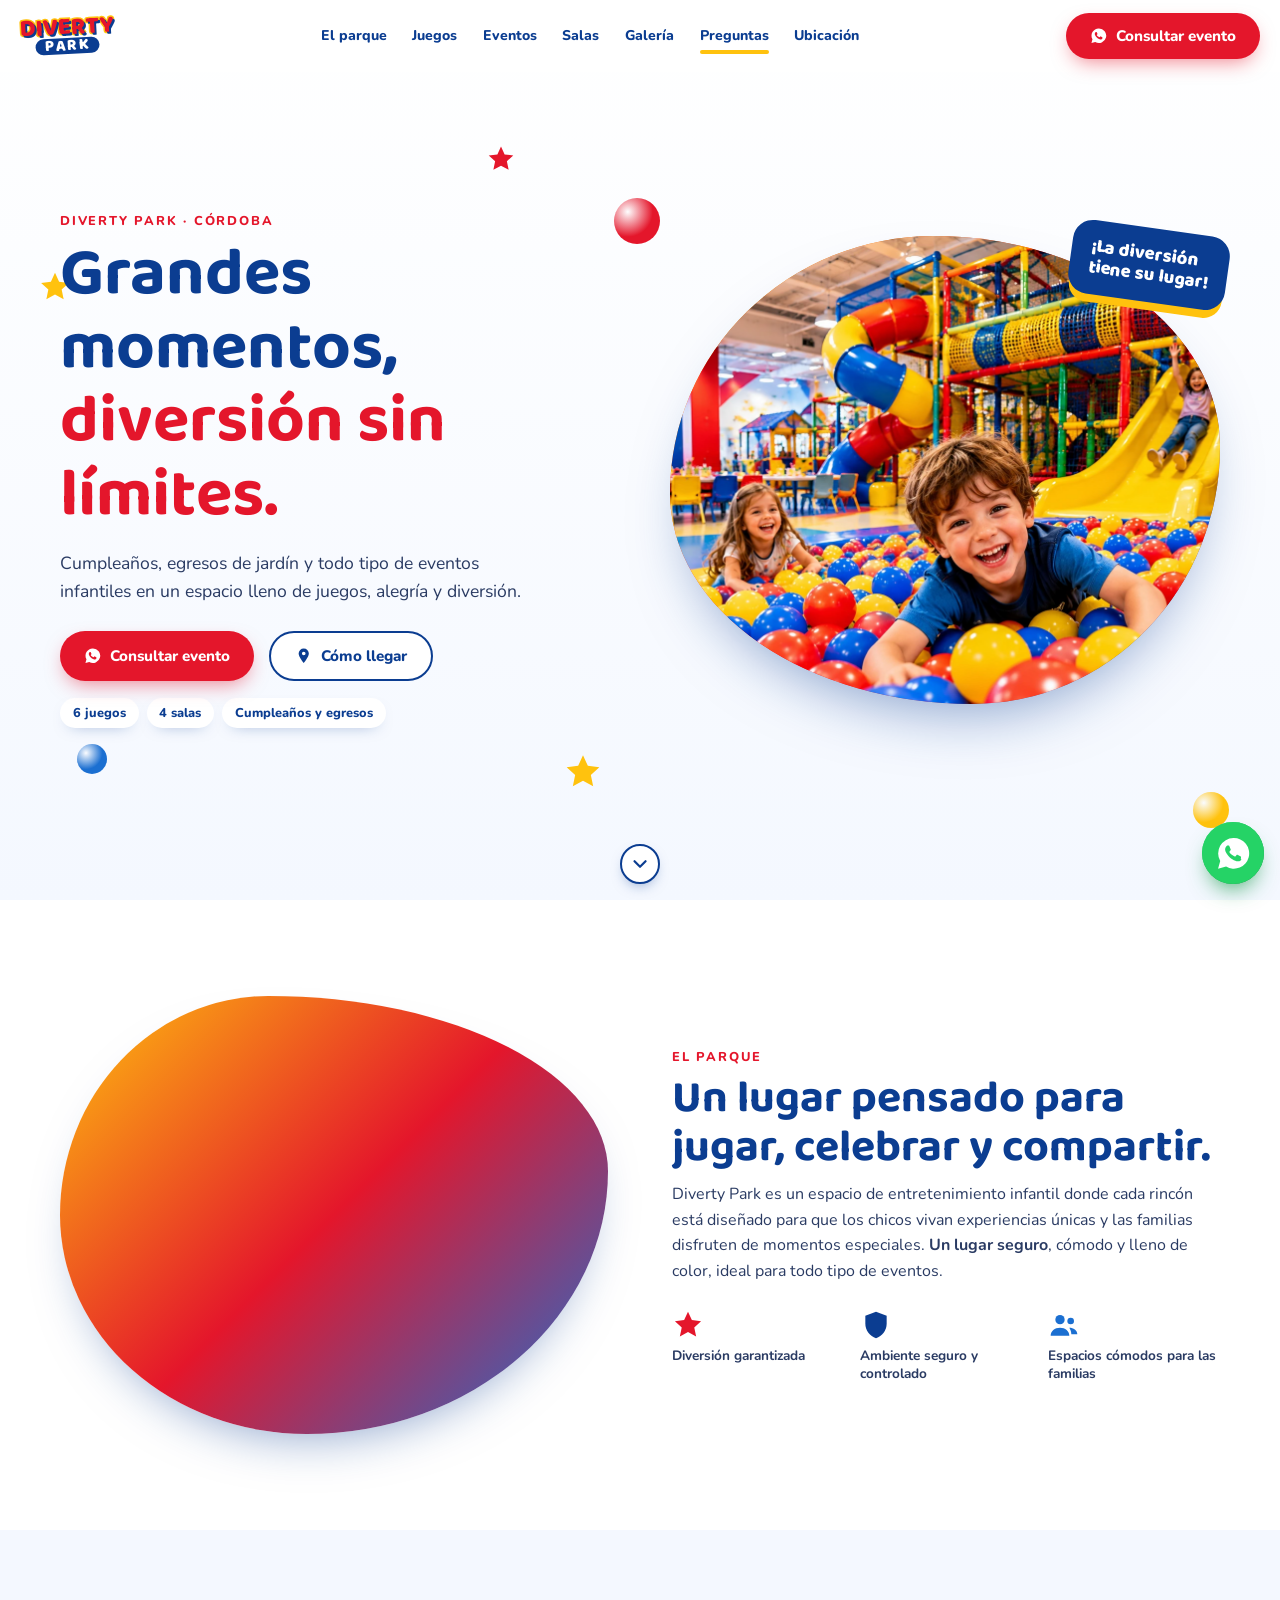
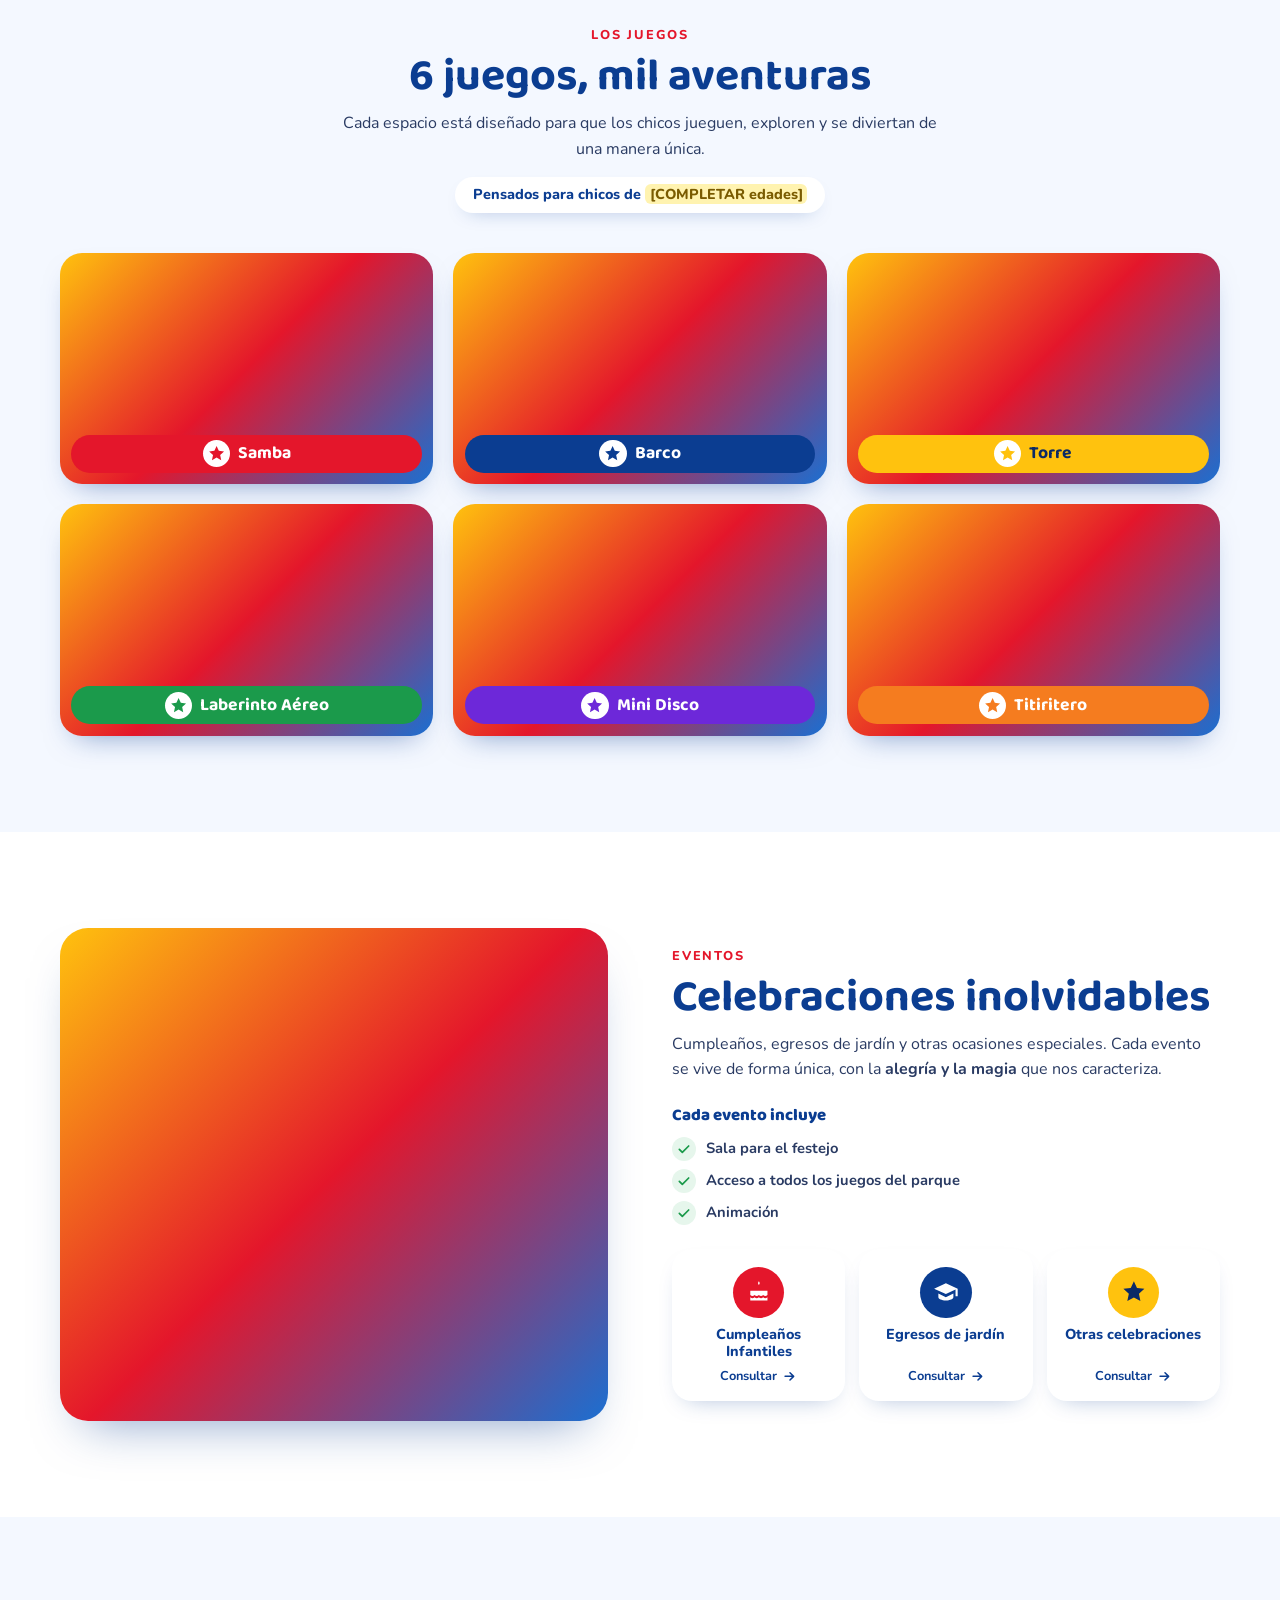
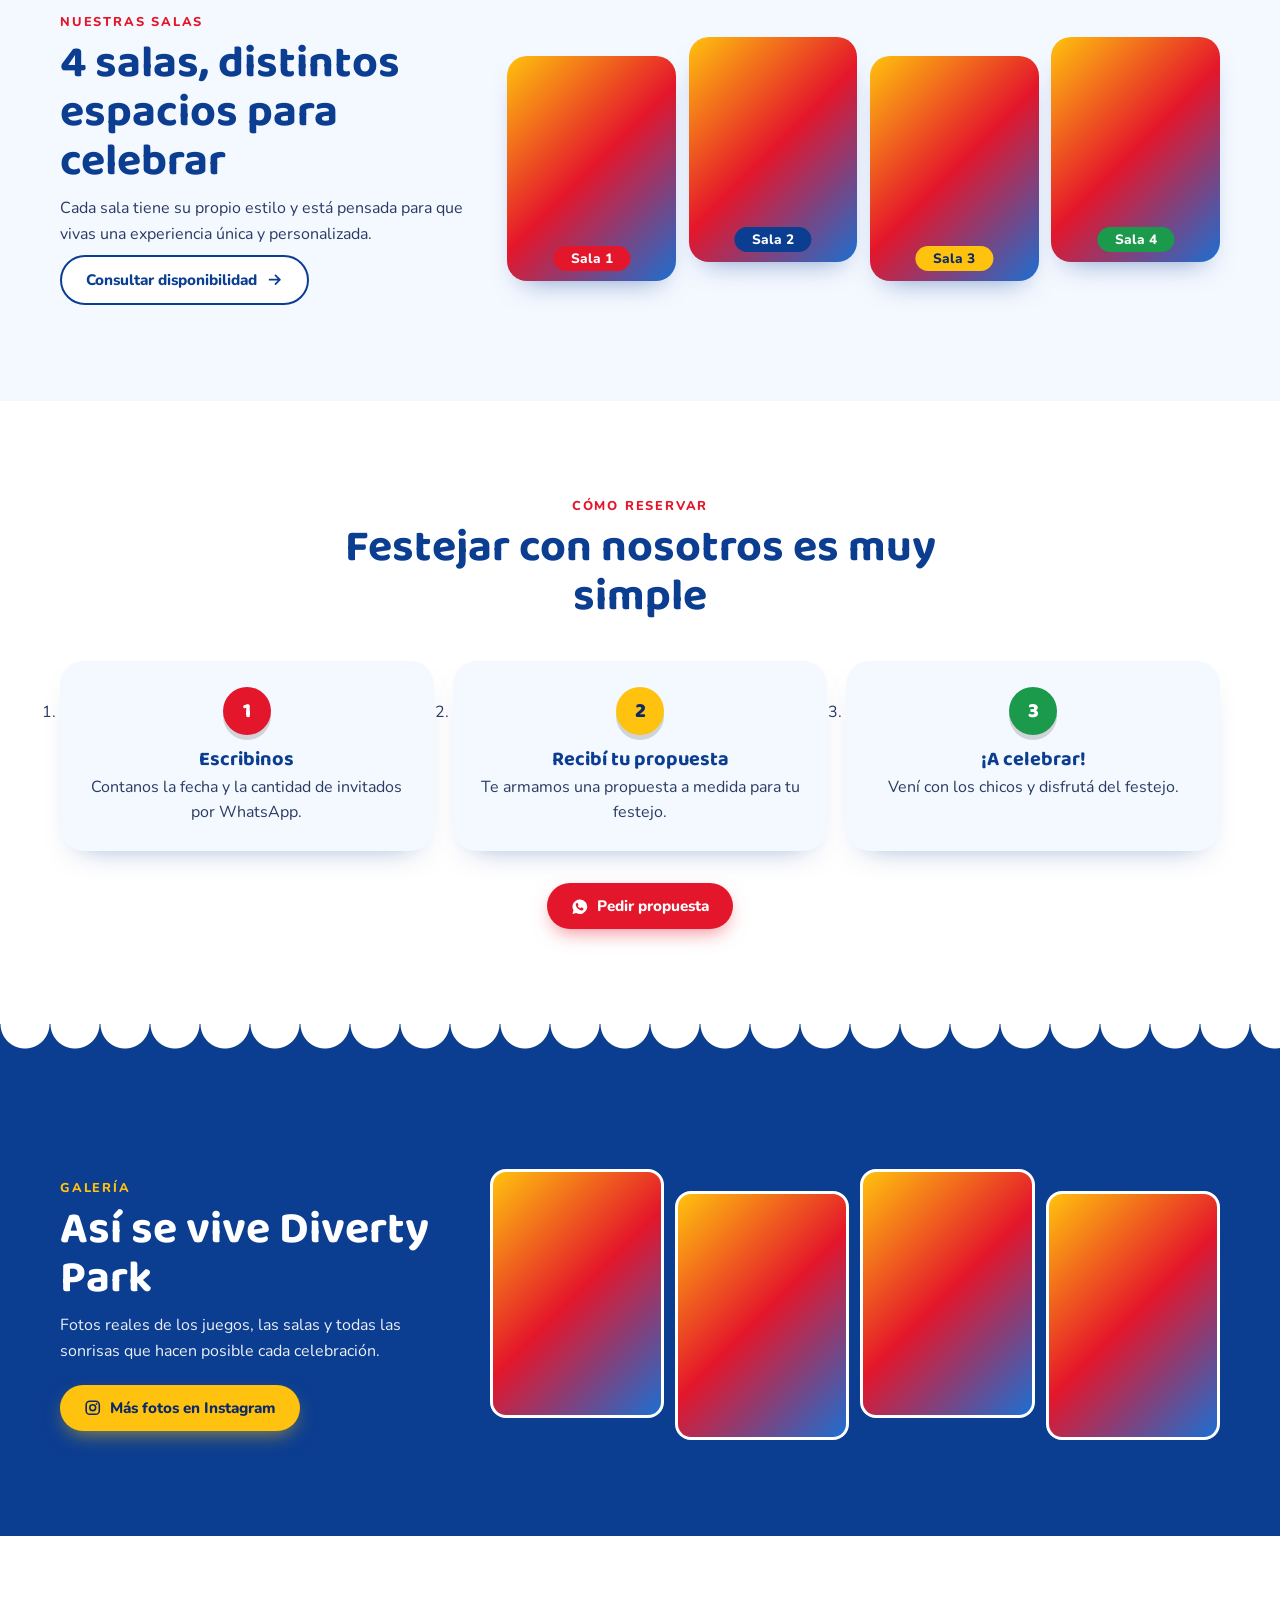
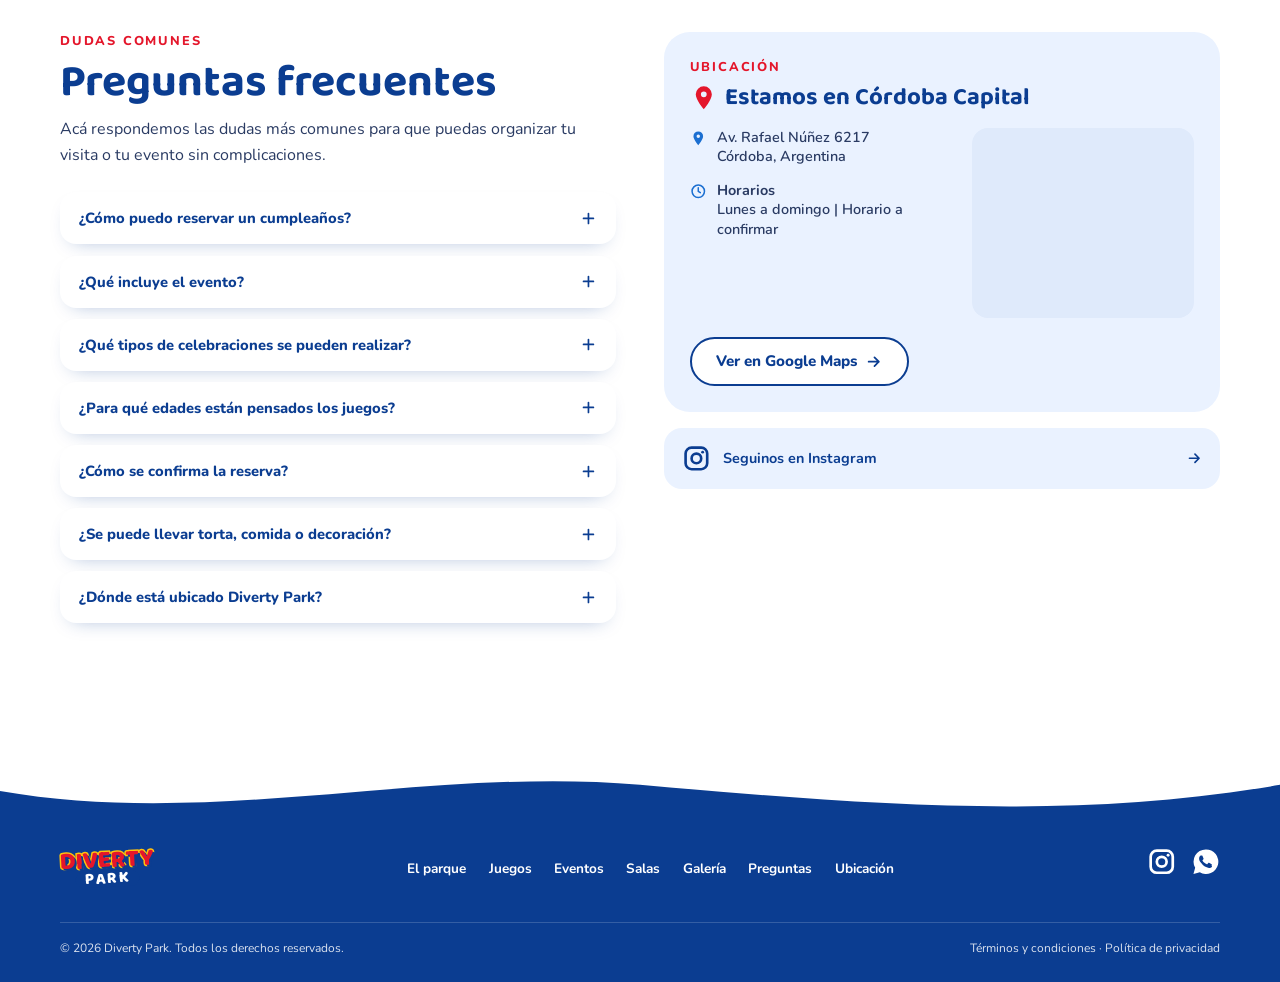
==== commit e1a7a4bb: "update" ====
--- a/index.html
+++ b/index.html
@@ -6,6 +6,18 @@
 <title>Diverty Park · Córdoba | Cumpleaños y eventos infantiles</title>
 <meta name="description" content="Cumpleaños, egresos de jardín y eventos infantiles en un espacio lleno de juegos, alegría y diversión. Córdoba, Argentina.">
 <meta name="theme-color" content="#0B3D91">
+<link rel="canonical" href="https://divertypark.vercel.app/">
+<link rel="icon" href="data:image/svg+xml,%3Csvg xmlns='http://www.w3.org/2000/svg' viewBox='0 0 24 24'%3E%3Cpath fill='%23E4162B' d='M12 2l2.9 6.3 6.9.8-5.1 4.7 1.4 6.8L12 17.3l-6.1 3.3 1.4-6.8-5.1-4.7 6.9-.8z'/%3E%3C/svg%3E">
+<meta property="og:type" content="website">
+<meta property="og:locale" content="es_AR">
+<meta property="og:site_name" content="Diverty Park">
+<meta property="og:title" content="Diverty Park · Cumpleaños y eventos infantiles en Córdoba">
+<meta property="og:description" content="Cumpleaños, egresos de jardín y eventos infantiles en un espacio lleno de juegos, alegría y diversión.">
+<meta property="og:image" content="https://divertypark.vercel.app/img/hero.webp">
+<meta property="og:url" content="https://divertypark.vercel.app/">
+<meta name="twitter:card" content="summary_large_image">
+<script type="application/ld+json">{"@context":"https://schema.org","@type":"EntertainmentBusiness","name":"Diverty Park","description":"Cumpleaños, egresos de jardín y eventos infantiles en Córdoba.","url":"https://divertypark.vercel.app/","image":"https://divertypark.vercel.app/img/hero.webp","address":{"@type":"PostalAddress","streetAddress":"Av. Rafael Núñez 6217","addressLocality":"Córdoba","addressRegion":"Córdoba","addressCountry":"AR"}}</script>
+<noscript><style>.reveal{opacity:1;transform:none}</style></noscript>
 <script>(function(){var n=navigator,c=n.connection;if((n.hardwareConcurrency||8)<=4||(n.deviceMemory||8)<=2||(c&&c.saveData))document.documentElement.classList.add('lite')})()</script>
 <link rel="preconnect" href="https://fonts.googleapis.com">
 <link rel="preconnect" href="https://fonts.gstatic.com" crossorigin>
@@ -41,7 +53,7 @@
     </a>
     <nav class="nav__links" aria-label="Principal">
       <a href="#parque">El parque</a><a href="#juegos">Juegos</a><a href="#eventos">Eventos</a>
-      <a href="#salas">Salas</a><a href="#galeria">Galería</a><a href="#ubicacion">Ubicación</a>
+      <a href="#salas">Salas</a><a href="#galeria">Galería</a><a href="#faq">Preguntas</a><a href="#ubicacion">Ubicación</a>
     </nav>
     <a class="btn btn--red nav__cta" href="https://wa.me/549351XXXXXXX?text=Hola!%20Quiero%20consultar%20por%20un%20evento%20en%20Diverty%20Park" target="_blank" rel="noopener" data-confetti><svg class="ic"><use href="#i-wa"/></svg>Consultar evento</a>
     <button class="burger" id="burger" type="button" aria-label="Abrir menú" aria-expanded="false" aria-controls="menu">
@@ -59,7 +71,8 @@
     <a href="#eventos" style="--c:#1B9A4B;--i:2"><b>3</b>Eventos</a>
     <a href="#salas" style="--c:#F57C1F;--i:3"><b>4</b>Salas</a>
     <a href="#galeria" style="--c:#7C3AED;--i:4"><b>5</b>Galería</a>
-    <a href="#ubicacion" style="--c:#38BDF8;--i:5"><b>6</b>Ubicación</a>
+    <a href="#faq" style="--c:#E4162B;--i:5"><b>6</b>Preguntas</a>
+    <a href="#ubicacion" style="--c:#38BDF8;--i:6"><b>7</b>Ubicación</a>
   </nav>
   <a class="btn btn--yellow menu__cta" href="https://wa.me/549351XXXXXXX?text=Hola!%20Quiero%20consultar%20por%20un%20evento%20en%20Diverty%20Park" target="_blank" rel="noopener" data-confetti><svg class="ic"><use href="#i-wa"/></svg>Consultar evento</a>
 </div>
@@ -80,6 +93,7 @@
         <a class="btn btn--red" href="https://wa.me/549351XXXXXXX?text=Hola!%20Quiero%20consultar%20por%20un%20evento%20en%20Diverty%20Park" target="_blank" rel="noopener" data-confetti><svg class="ic"><use href="#i-wa"/></svg>Consultar evento</a>
         <a class="btn btn--ghost" href="#ubicacion"><svg class="ic"><use href="#i-pin"/></svg>Cómo llegar</a>
       </div>
+      <ul class="chips reveal" style="--d:.32s"><li>6 juegos</li><li>4 salas</li><li>Cumpleaños y egresos</li></ul>
     </div>
     <div class="hero__img reveal" style="--d:.1s">
       <div class="photo"><img src="img/hero.webp" alt="Nena sonriendo en pileta de pelotas" width="800" height="680" fetchpriority="high" decoding="async" onerror="this.remove()"></div>
@@ -142,8 +156,8 @@
         <li class="reveal" style="--d:.12s"><svg class="ic s"><use href="#i-check"/></svg>Animación</li>
       </ul>
       <div class="cards3">
-        <a class="ev reveal" href="https://wa.me/549351XXXXXXX?text=Hola!%20Quiero%20consultar%20por%20un%20cumpleaños%20infantil" target="_blank" rel="noopener" style="--c:#E4162B"><span class="ev__i"><svg class="ic"><use href="#i-cake"/></svg></span>Cumpleaños Infantiles<small>Consultar <svg class="ic s"><use href="#i-arrow"/></svg></small></a>
-        <a class="ev reveal" href="https://wa.me/549351XXXXXXX?text=Hola!%20Quiero%20consultar%20por%20un%20egreso%20de%20jardín" target="_blank" rel="noopener" style="--c:#0B3D91;--d:.08s"><span class="ev__i"><svg class="ic"><use href="#i-cap"/></svg></span>Egresos de jardín<small>Consultar <svg class="ic s"><use href="#i-arrow"/></svg></small></a>
+        <a class="ev reveal" href="https://wa.me/549351XXXXXXX?text=Hola!%20Quiero%20consultar%20por%20un%20cumpleaños%20infantil.%0A%0AFecha:%0ACantidad%20de%20invitados:" target="_blank" rel="noopener" style="--c:#E4162B"><span class="ev__i"><svg class="ic"><use href="#i-cake"/></svg></span>Cumpleaños Infantiles<small>Consultar <svg class="ic s"><use href="#i-arrow"/></svg></small></a>
+        <a class="ev reveal" href="https://wa.me/549351XXXXXXX?text=Hola!%20Quiero%20consultar%20por%20un%20egreso%20de%20jardín.%0A%0AFecha:%0ACantidad%20de%20invitados:" target="_blank" rel="noopener" style="--c:#0B3D91;--d:.08s"><span class="ev__i"><svg class="ic"><use href="#i-cap"/></svg></span>Egresos de jardín<small>Consultar <svg class="ic s"><use href="#i-arrow"/></svg></small></a>
         <a class="ev reveal" href="https://wa.me/549351XXXXXXX?text=Hola!%20Quiero%20consultar%20por%20otra%20celebración" target="_blank" rel="noopener" style="--c:#FFC20E;--d:.16s"><span class="ev__i"><svg class="ic"><use href="#i-star"/></svg></span>Otras celebraciones<small>Consultar <svg class="ic s"><use href="#i-arrow"/></svg></small></a>
       </div>
     </div>
@@ -165,6 +179,22 @@
       <figure class="sala reveal" style="--c:#FFC20E;--t:#0B2A66;--d:.14s"><div class="photo"><img src="img/sala3.webp" alt="Sala 3" width="640" height="400" loading="lazy" decoding="async" onerror="this.remove()"></div><figcaption>Sala 3</figcaption></figure>
       <figure class="sala reveal" style="--c:#1B9A4B;--d:.21s"><div class="photo"><img src="img/sala4.webp" alt="Sala 4" width="640" height="400" loading="lazy" decoding="async" onerror="this.remove()"></div><figcaption>Sala 4</figcaption></figure>
     </div>
+  </div>
+</section>
+
+<!-- CÓMO RESERVAR -->
+<section class="sec" id="reservar">
+  <div class="wrap">
+    <header class="head">
+      <p class="eyebrow reveal">Cómo reservar</p>
+      <h2 class="reveal">Festejar con nosotros es muy simple</h2>
+    </header>
+    <ol class="steps">
+      <li class="reveal" style="--c:#E4162B"><b>1</b><h3>Escribinos</h3><p>Contanos la fecha y la cantidad de invitados por WhatsApp.</p></li>
+      <li class="reveal" style="--c:#FFC20E;--t:#0B2A66;--d:.08s"><b>2</b><h3>Recibí tu propuesta</h3><p>Te armamos una propuesta a medida para tu festejo.</p></li>
+      <li class="reveal" style="--c:#1B9A4B;--d:.16s"><b>3</b><h3>¡A celebrar!</h3><p>Vení con los chicos y disfrutá del festejo.</p></li>
+    </ol>
+    <p class="steps__cta reveal"><a class="btn btn--red" href="https://wa.me/549351XXXXXXX?text=Hola!%20Quiero%20consultar%20por%20un%20evento%20en%20Diverty%20Park.%0A%0AFecha:%0ACantidad%20de%20invitados:" target="_blank" rel="noopener" data-confetti><svg class="ic"><use href="#i-wa"/></svg>Pedir propuesta</a></p>
   </div>
 </section>
 
@@ -228,7 +258,7 @@
   <svg class="foot__wave" viewBox="0 0 1440 80" preserveAspectRatio="none" aria-hidden="true"><path d="M0 40C240 100 480 0 720 30s480 60 720 0V0H0z" fill="#fff"/></svg>
   <div class="wrap foot__in">
     <a class="logo" href="#inicio" aria-label="Diverty Park"><span class="logo__t">DIVERTY</span><span class="logo__p">PARK</span></a>
-    <nav aria-label="Pie"><a href="#parque">El parque</a><a href="#juegos">Juegos</a><a href="#eventos">Eventos</a><a href="#salas">Salas</a><a href="#galeria">Galería</a><a href="#ubicacion">Ubicación</a></nav>
+    <nav aria-label="Pie"><a href="#parque">El parque</a><a href="#juegos">Juegos</a><a href="#eventos">Eventos</a><a href="#salas">Salas</a><a href="#galeria">Galería</a><a href="#faq">Preguntas</a><a href="#ubicacion">Ubicación</a></nav>
     <div class="foot__s"><a href="https://instagram.com/" data-ig aria-label="Instagram"><svg class="ic"><use href="#i-insta"/></svg></a><a href="https://wa.me/549351XXXXXXX" aria-label="WhatsApp"><svg class="ic"><use href="#i-wa"/></svg></a></div>
   </div>
   <div class="wrap foot__b"><span>© 2026 Diverty Park. Todos los derechos reservados.</span><span><a href="terminos.html">Términos y condiciones</a> · <a href="privacidad.html">Política de privacidad</a></span></div>
--- a/style.css
+++ b/style.css
@@ -52,7 +52,7 @@
 .logo:hover{transform:rotate(2deg) scale(1.08)}
 .logo__t{color:var(--red);font-size:1.5rem;-webkit-text-stroke:3px var(--yellow);paint-order:stroke fill;text-shadow:2px 2px 0 var(--blue)}
 .logo__p{color:#fff;background:var(--blue);padding:.05rem .6rem;border-radius:8px;font-size:1rem;letter-spacing:.1em}
-.nav__links{display:flex;gap:2rem;font-weight:800;font-size:.88rem;color:var(--blue)}
+.nav__links{display:flex;gap:clamp(1rem,2vw,2rem);font-weight:800;font-size:.88rem;color:var(--blue)}
 .nav__links a{position:relative;padding:.3rem 0}
 .nav__links a::after{content:"";position:absolute;left:0;bottom:-2px;height:4px;width:100%;border-radius:4px;background:var(--yellow);transform:scaleX(0);transform-origin:left;transition:transform .35s var(--ease)}
 .nav__links a:hover::after,.nav__links a.on::after{transform:scaleX(1)}
@@ -302,3 +302,19 @@
   *,*::before,*::after{animation:none!important;transition-duration:.01ms!important;scroll-behavior:auto!important}
   .reveal{opacity:1;transform:none}
 }
+
+/* Chips del hero */
+.chips{display:flex;flex-wrap:wrap;gap:.5rem;margin-top:1.1rem}
+.chips li{padding:.3rem .8rem;border-radius:999px;background:#fff;color:var(--blue);font-weight:800;font-size:.8rem;box-shadow:0 6px 16px -10px rgba(11,61,145,.5)}
+@media(max-width:560px) and (max-height:640px){.chips{display:none}}
+
+/* Cómo reservar */
+.steps{display:grid;grid-template-columns:repeat(3,1fr);gap:1.2rem}
+.steps li{text-align:center;padding:1.6rem 1.2rem;border-radius:24px;background:var(--bg);box-shadow:0 14px 30px -20px rgba(11,61,145,.5)}
+.steps b{display:grid;place-items:center;width:3rem;height:3rem;margin:0 auto .8rem;border-radius:50%;background:var(--c);color:var(--t,#fff);font:800 1.3rem var(--h);box-shadow:0 5px 0 rgba(0,0,0,.15)}
+.steps h3{font-size:1.25rem;margin-bottom:.3rem}
+.steps__cta{text-align:center;margin-top:2rem}
+@media(max-width:960px){.steps{grid-template-columns:1fr}}
+
+/* Menú móvil con 7 ítems en pantallas bajas */
+@media(max-height:700px){.menu__nav a{font-size:1.5rem;padding:.2rem .5rem}.menu__cta{margin-top:1rem}}
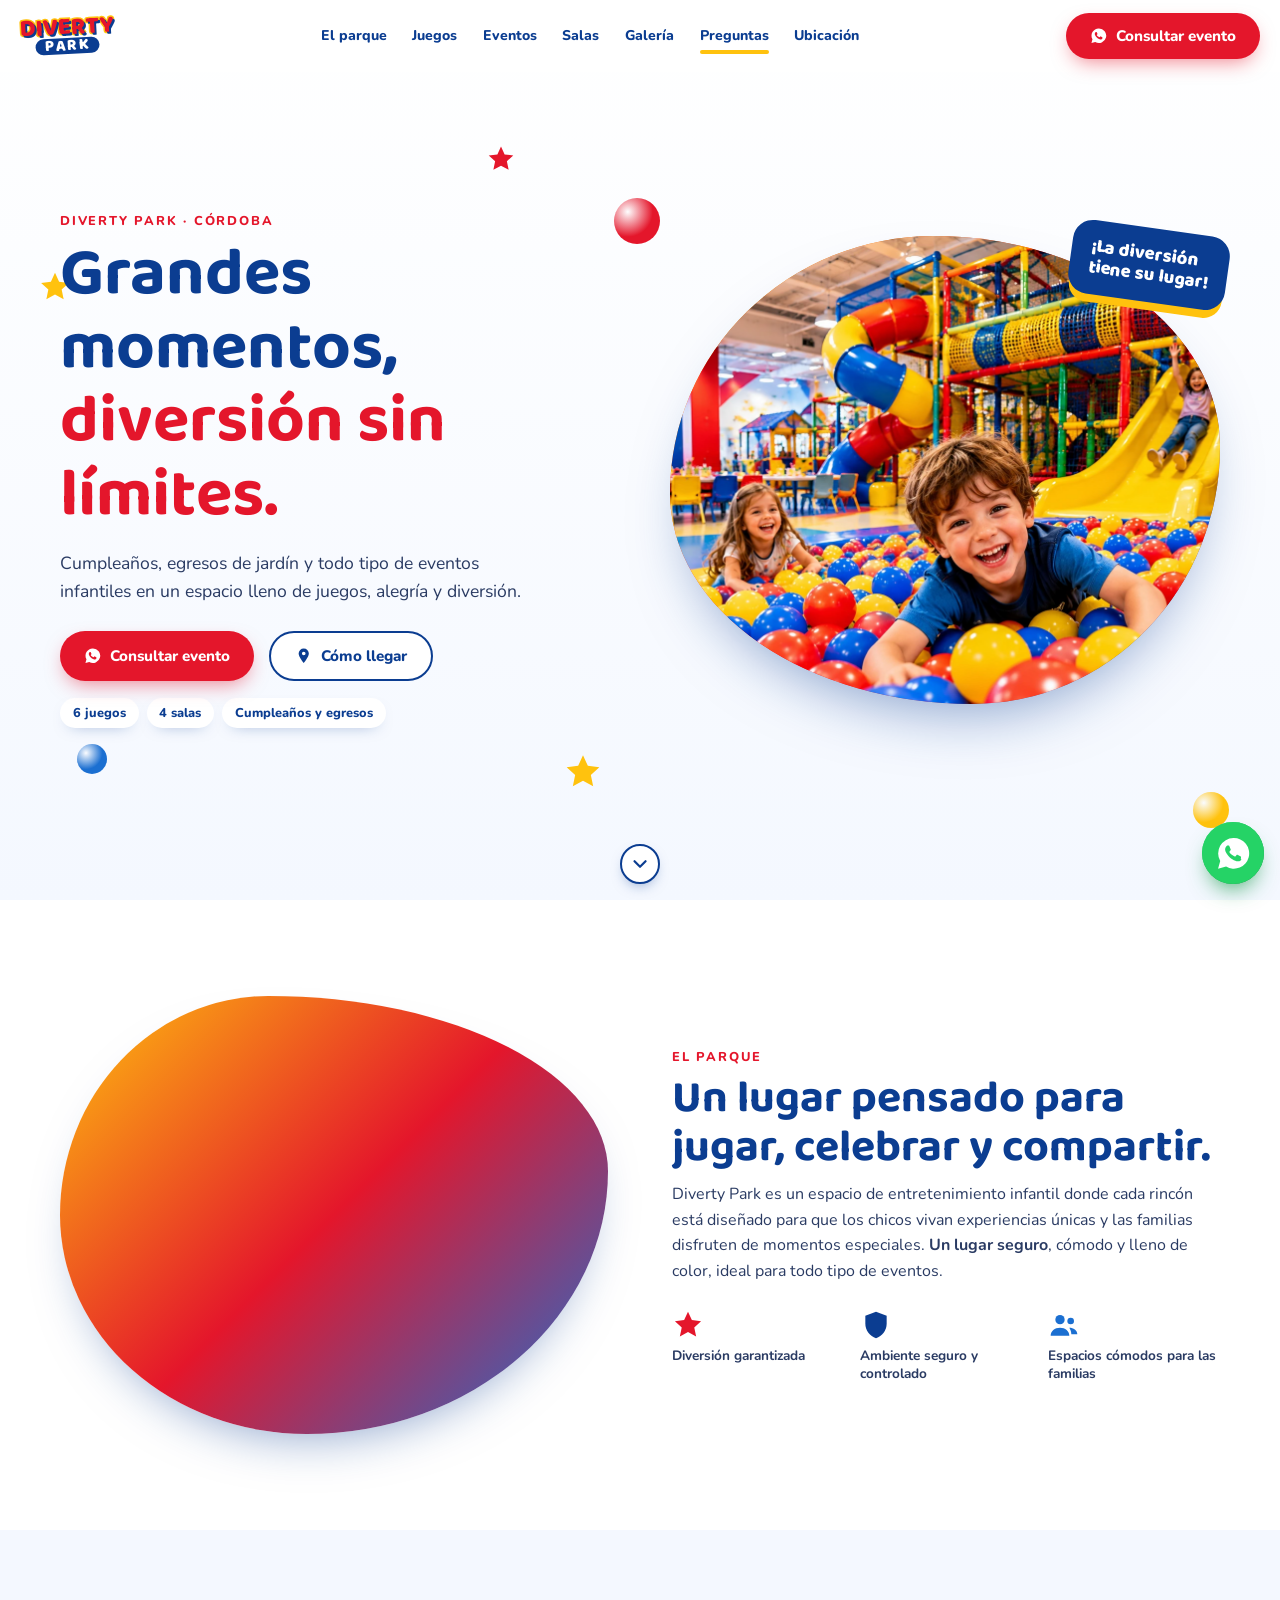
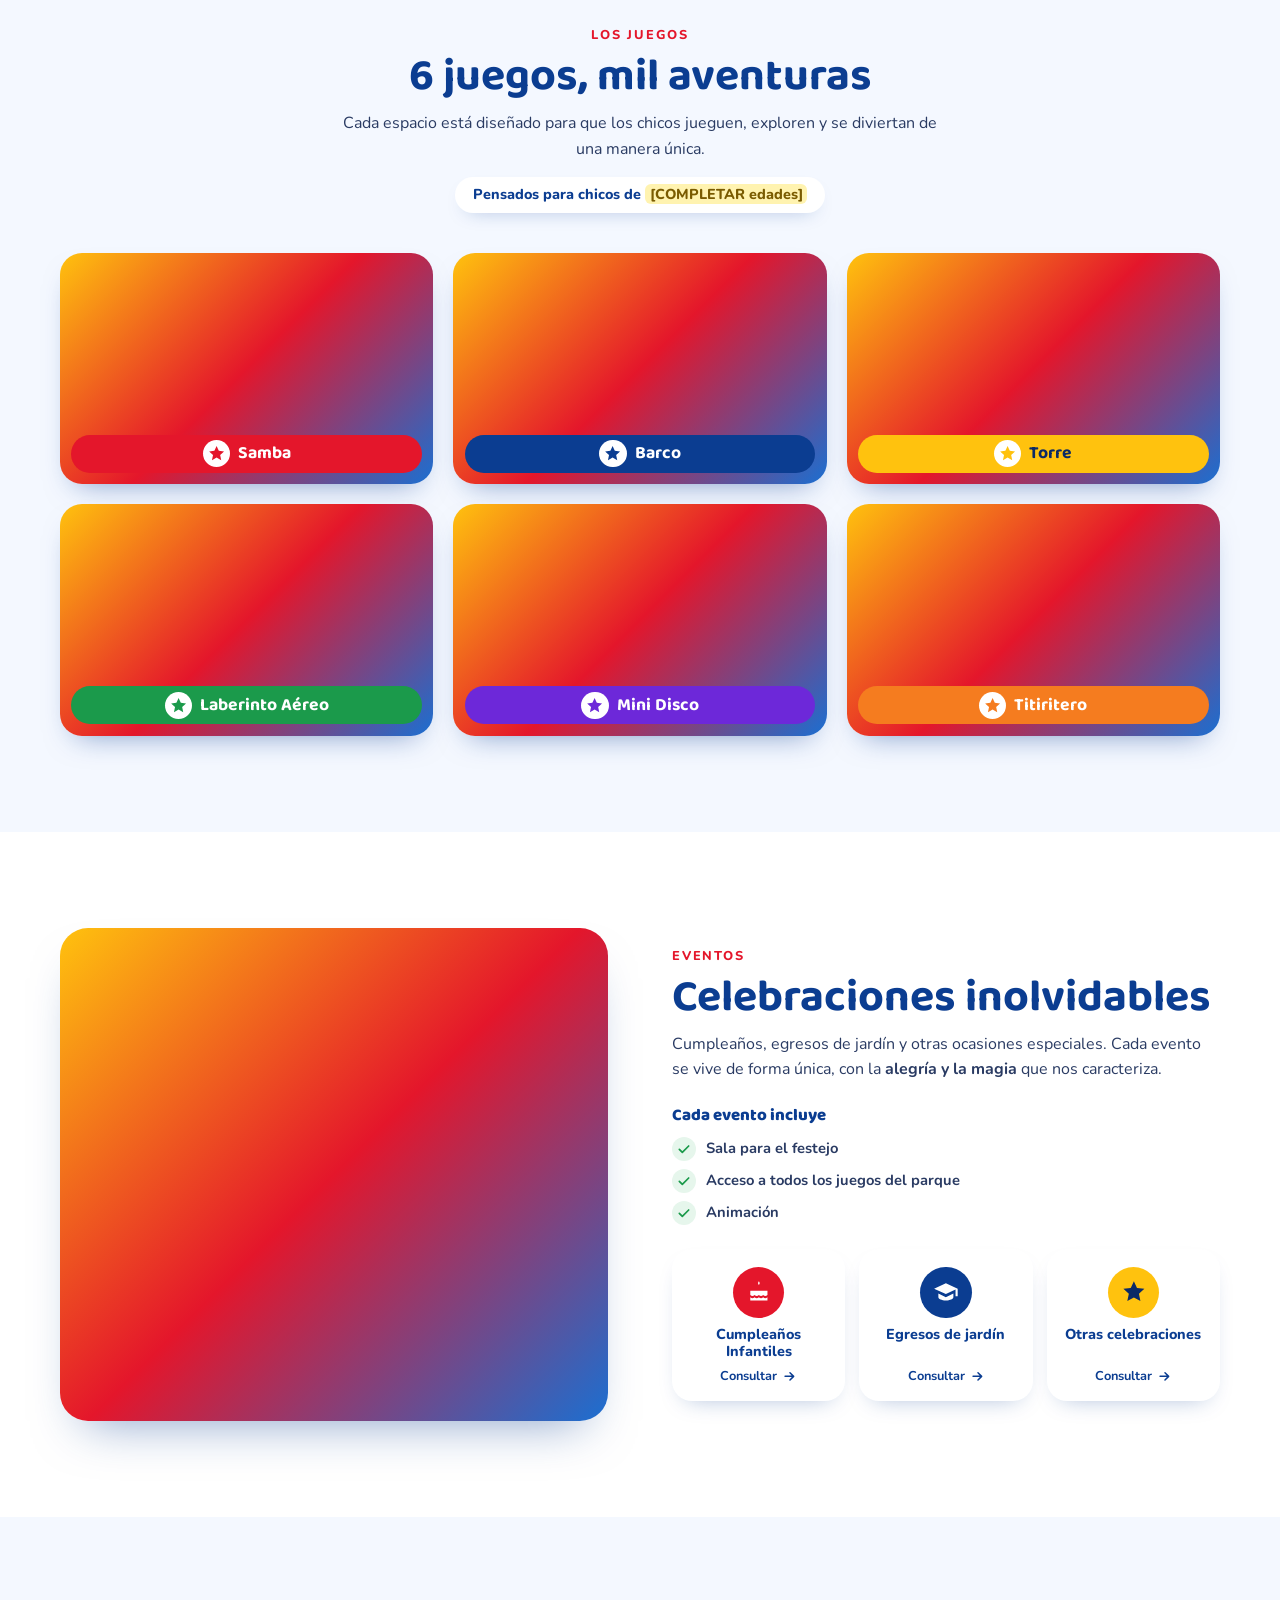
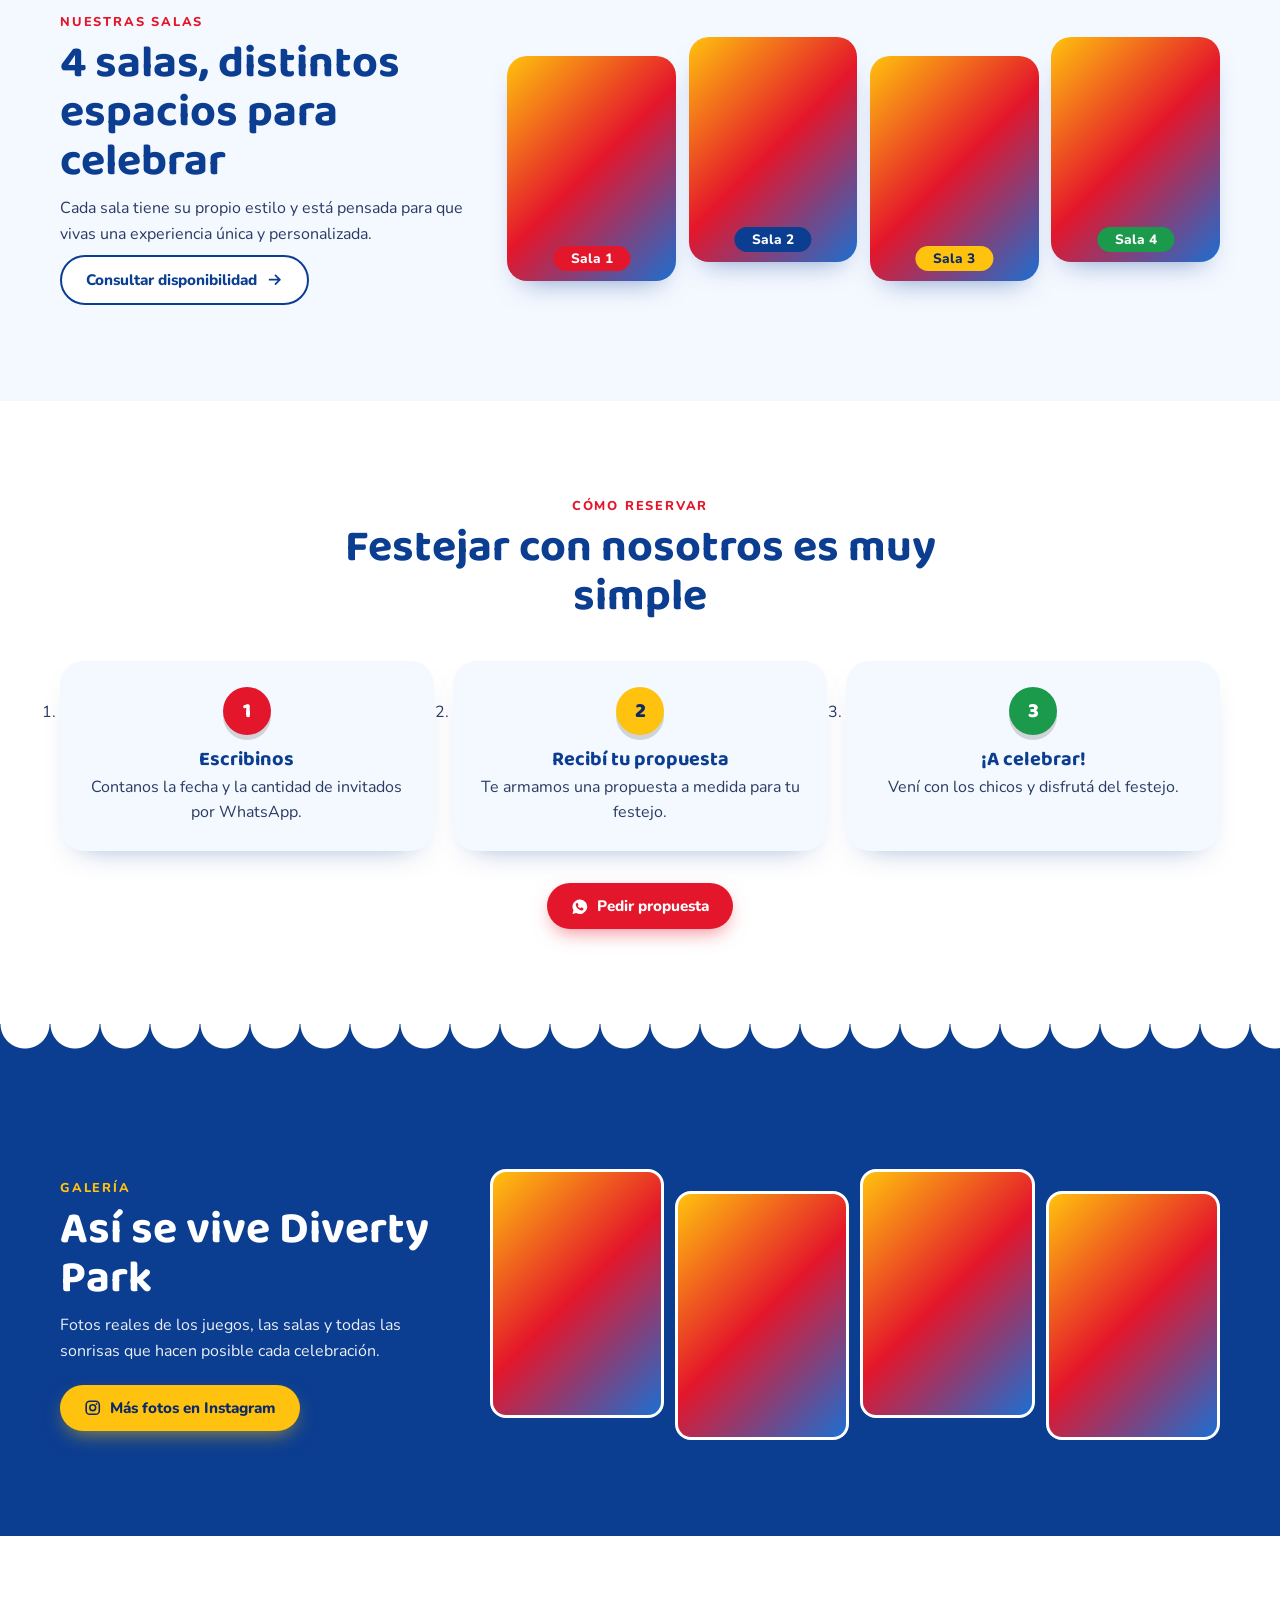
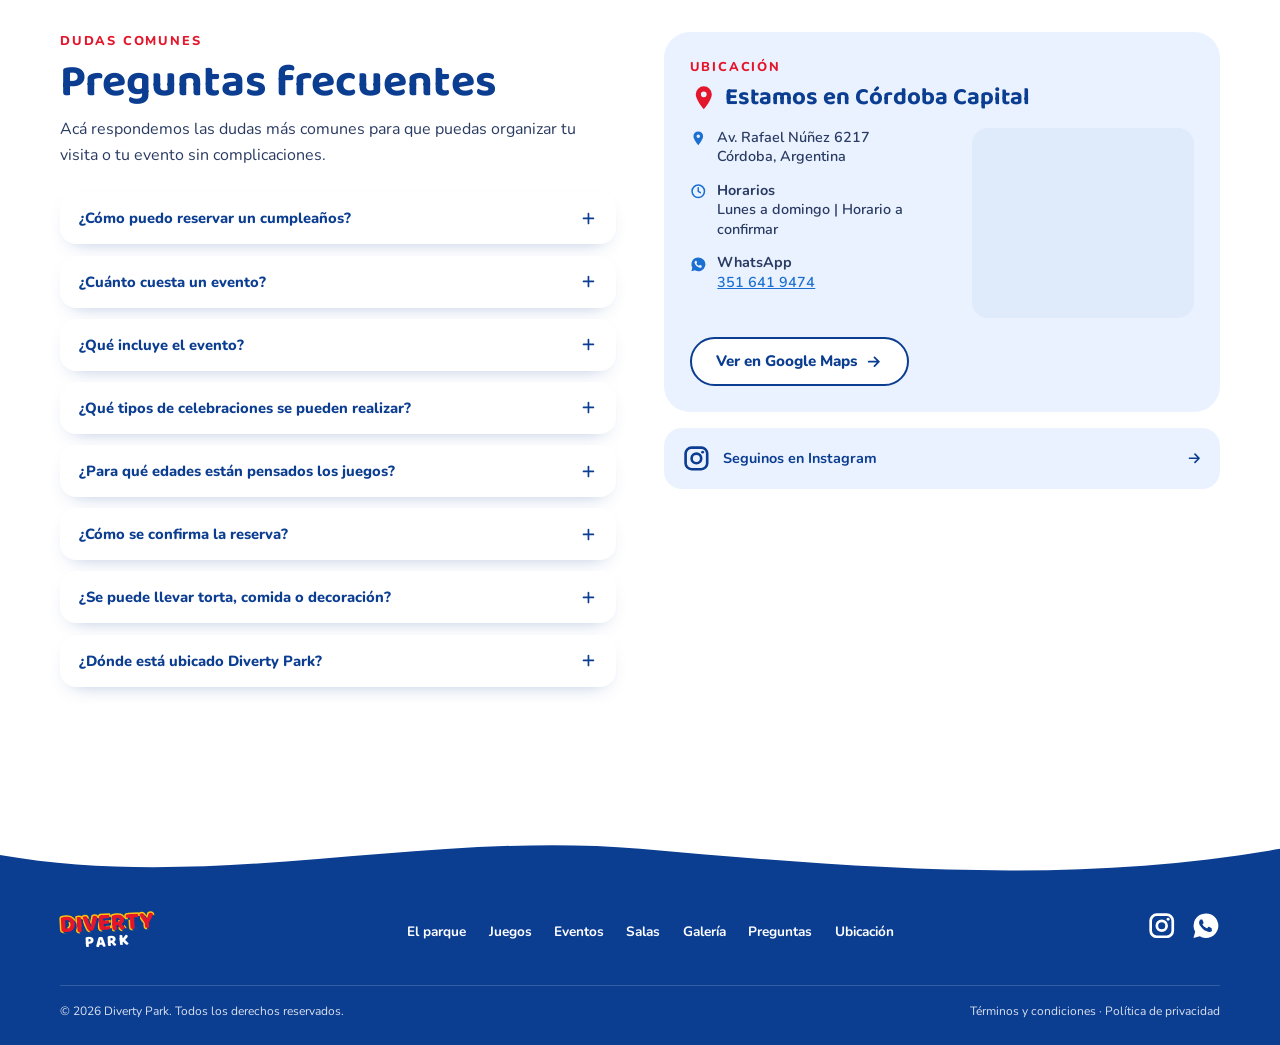
==== commit 337b12b2: "update" ====
--- a/index.html
+++ b/index.html
@@ -16,7 +16,7 @@
 <meta property="og:image" content="https://divertypark.vercel.app/img/hero.webp">
 <meta property="og:url" content="https://divertypark.vercel.app/">
 <meta name="twitter:card" content="summary_large_image">
-<script type="application/ld+json">{"@context":"https://schema.org","@type":"EntertainmentBusiness","name":"Diverty Park","description":"Cumpleaños, egresos de jardín y eventos infantiles en Córdoba.","url":"https://divertypark.vercel.app/","image":"https://divertypark.vercel.app/img/hero.webp","address":{"@type":"PostalAddress","streetAddress":"Av. Rafael Núñez 6217","addressLocality":"Córdoba","addressRegion":"Córdoba","addressCountry":"AR"}}</script>
+<script type="application/ld+json">{"@context":"https://schema.org","@type":"EntertainmentBusiness","name":"Diverty Park","telephone":"+5493516419474","description":"Cumpleaños, egresos de jardín y eventos infantiles en Córdoba.","url":"https://divertypark.vercel.app/","image":"https://divertypark.vercel.app/img/hero.webp","address":{"@type":"PostalAddress","streetAddress":"Av. Rafael Núñez 6217","addressLocality":"Córdoba","addressRegion":"Córdoba","addressCountry":"AR"}}</script>
 <noscript><style>.reveal{opacity:1;transform:none}</style></noscript>
 <script>(function(){var n=navigator,c=n.connection;if((n.hardwareConcurrency||8)<=4||(n.deviceMemory||8)<=2||(c&&c.saveData))document.documentElement.classList.add('lite')})()</script>
 <link rel="preconnect" href="https://fonts.googleapis.com">
@@ -55,7 +55,7 @@
       <a href="#parque">El parque</a><a href="#juegos">Juegos</a><a href="#eventos">Eventos</a>
       <a href="#salas">Salas</a><a href="#galeria">Galería</a><a href="#faq">Preguntas</a><a href="#ubicacion">Ubicación</a>
     </nav>
-    <a class="btn btn--red nav__cta" href="https://wa.me/549351XXXXXXX?text=Hola!%20Quiero%20consultar%20por%20un%20evento%20en%20Diverty%20Park" target="_blank" rel="noopener" data-confetti><svg class="ic"><use href="#i-wa"/></svg>Consultar evento</a>
+    <a class="btn btn--red nav__cta" href="https://wa.me/5493516419474?text=Hola!%20Quiero%20consultar%20por%20un%20evento%20en%20Diverty%20Park" target="_blank" rel="noopener" data-confetti><svg class="ic"><use href="#i-wa"/></svg>Consultar evento</a>
     <button class="burger" id="burger" type="button" aria-label="Abrir menú" aria-expanded="false" aria-controls="menu">
       <span></span><span></span><span></span>
     </button>
@@ -74,7 +74,7 @@
     <a href="#faq" style="--c:#E4162B;--i:5"><b>6</b>Preguntas</a>
     <a href="#ubicacion" style="--c:#38BDF8;--i:6"><b>7</b>Ubicación</a>
   </nav>
-  <a class="btn btn--yellow menu__cta" href="https://wa.me/549351XXXXXXX?text=Hola!%20Quiero%20consultar%20por%20un%20evento%20en%20Diverty%20Park" target="_blank" rel="noopener" data-confetti><svg class="ic"><use href="#i-wa"/></svg>Consultar evento</a>
+  <a class="btn btn--yellow menu__cta" href="https://wa.me/5493516419474?text=Hola!%20Quiero%20consultar%20por%20un%20evento%20en%20Diverty%20Park" target="_blank" rel="noopener" data-confetti><svg class="ic"><use href="#i-wa"/></svg>Consultar evento</a>
 </div>
 
 <main>
@@ -90,7 +90,7 @@
       <h1 class="reveal" style="--d:.08s">Grandes momentos, <em>diversión sin límites.</em></h1>
       <p class="lead reveal" style="--d:.16s">Cumpleaños, egresos de jardín y todo tipo de eventos infantiles en un espacio lleno de juegos, alegría y diversión.</p>
       <div class="hero__btns reveal" style="--d:.24s">
-        <a class="btn btn--red" href="https://wa.me/549351XXXXXXX?text=Hola!%20Quiero%20consultar%20por%20un%20evento%20en%20Diverty%20Park" target="_blank" rel="noopener" data-confetti><svg class="ic"><use href="#i-wa"/></svg>Consultar evento</a>
+        <a class="btn btn--red" href="https://wa.me/5493516419474?text=Hola!%20Quiero%20consultar%20por%20un%20evento%20en%20Diverty%20Park" target="_blank" rel="noopener" data-confetti><svg class="ic"><use href="#i-wa"/></svg>Consultar evento</a>
         <a class="btn btn--ghost" href="#ubicacion"><svg class="ic"><use href="#i-pin"/></svg>Cómo llegar</a>
       </div>
       <ul class="chips reveal" style="--d:.32s"><li>6 juegos</li><li>4 salas</li><li>Cumpleaños y egresos</li></ul>
@@ -156,9 +156,9 @@
         <li class="reveal" style="--d:.12s"><svg class="ic s"><use href="#i-check"/></svg>Animación</li>
       </ul>
       <div class="cards3">
-        <a class="ev reveal" href="https://wa.me/549351XXXXXXX?text=Hola!%20Quiero%20consultar%20por%20un%20cumpleaños%20infantil.%0A%0AFecha:%0ACantidad%20de%20invitados:" target="_blank" rel="noopener" style="--c:#E4162B"><span class="ev__i"><svg class="ic"><use href="#i-cake"/></svg></span>Cumpleaños Infantiles<small>Consultar <svg class="ic s"><use href="#i-arrow"/></svg></small></a>
-        <a class="ev reveal" href="https://wa.me/549351XXXXXXX?text=Hola!%20Quiero%20consultar%20por%20un%20egreso%20de%20jardín.%0A%0AFecha:%0ACantidad%20de%20invitados:" target="_blank" rel="noopener" style="--c:#0B3D91;--d:.08s"><span class="ev__i"><svg class="ic"><use href="#i-cap"/></svg></span>Egresos de jardín<small>Consultar <svg class="ic s"><use href="#i-arrow"/></svg></small></a>
-        <a class="ev reveal" href="https://wa.me/549351XXXXXXX?text=Hola!%20Quiero%20consultar%20por%20otra%20celebración" target="_blank" rel="noopener" style="--c:#FFC20E;--d:.16s"><span class="ev__i"><svg class="ic"><use href="#i-star"/></svg></span>Otras celebraciones<small>Consultar <svg class="ic s"><use href="#i-arrow"/></svg></small></a>
+        <a class="ev reveal" href="https://wa.me/5493516419474?text=Hola!%20Quiero%20consultar%20por%20un%20cumpleaños%20infantil.%0A%0AFecha:%0ACantidad%20de%20invitados:" target="_blank" rel="noopener" style="--c:#E4162B"><span class="ev__i"><svg class="ic"><use href="#i-cake"/></svg></span>Cumpleaños Infantiles<small>Consultar <svg class="ic s"><use href="#i-arrow"/></svg></small></a>
+        <a class="ev reveal" href="https://wa.me/5493516419474?text=Hola!%20Quiero%20consultar%20por%20un%20egreso%20de%20jardín.%0A%0AFecha:%0ACantidad%20de%20invitados:" target="_blank" rel="noopener" style="--c:#0B3D91;--d:.08s"><span class="ev__i"><svg class="ic"><use href="#i-cap"/></svg></span>Egresos de jardín<small>Consultar <svg class="ic s"><use href="#i-arrow"/></svg></small></a>
+        <a class="ev reveal" href="https://wa.me/5493516419474?text=Hola!%20Quiero%20consultar%20por%20otra%20celebración" target="_blank" rel="noopener" style="--c:#FFC20E;--d:.16s"><span class="ev__i"><svg class="ic"><use href="#i-star"/></svg></span>Otras celebraciones<small>Consultar <svg class="ic s"><use href="#i-arrow"/></svg></small></a>
       </div>
     </div>
   </div>
@@ -171,7 +171,7 @@
       <p class="eyebrow reveal">Nuestras salas</p>
       <h2 class="reveal">4 salas, distintos espacios para celebrar</h2>
       <p class="reveal">Cada sala tiene su propio estilo y está pensada para que vivas una experiencia única y personalizada.</p>
-      <a class="btn btn--ghost reveal" href="https://wa.me/549351XXXXXXX?text=Hola!%20Quiero%20consultar%20disponibilidad%20de%20salas%20en%20Diverty%20Park" target="_blank" rel="noopener">Consultar disponibilidad <svg class="ic s"><use href="#i-arrow"/></svg></a>
+      <a class="btn btn--ghost reveal" href="https://wa.me/5493516419474?text=Hola!%20Quiero%20consultar%20disponibilidad%20de%20salas%20en%20Diverty%20Park" target="_blank" rel="noopener">Consultar disponibilidad <svg class="ic s"><use href="#i-arrow"/></svg></a>
     </div>
     <div class="salas__g">
       <figure class="sala reveal" style="--c:#E4162B"><div class="photo"><img src="img/sala1.webp" alt="Sala 1" width="640" height="400" loading="lazy" decoding="async" onerror="this.remove()"></div><figcaption>Sala 1</figcaption></figure>
@@ -194,7 +194,7 @@
       <li class="reveal" style="--c:#FFC20E;--t:#0B2A66;--d:.08s"><b>2</b><h3>Recibí tu propuesta</h3><p>Te armamos una propuesta a medida para tu festejo.</p></li>
       <li class="reveal" style="--c:#1B9A4B;--d:.16s"><b>3</b><h3>¡A celebrar!</h3><p>Vení con los chicos y disfrutá del festejo.</p></li>
     </ol>
-    <p class="steps__cta reveal"><a class="btn btn--red" href="https://wa.me/549351XXXXXXX?text=Hola!%20Quiero%20consultar%20por%20un%20evento%20en%20Diverty%20Park.%0A%0AFecha:%0ACantidad%20de%20invitados:" target="_blank" rel="noopener" data-confetti><svg class="ic"><use href="#i-wa"/></svg>Pedir propuesta</a></p>
+    <p class="steps__cta reveal"><a class="btn btn--red" href="https://wa.me/5493516419474?text=Hola!%20Quiero%20consultar%20por%20un%20evento%20en%20Diverty%20Park.%0A%0AFecha:%0ACantidad%20de%20invitados:" target="_blank" rel="noopener" data-confetti><svg class="ic"><use href="#i-wa"/></svg>Pedir propuesta</a></p>
   </div>
 </section>
 
@@ -205,7 +205,7 @@
       <p class="eyebrow eyebrow--y reveal">Galería</p>
       <h2 class="reveal">Así se vive Diverty Park</h2>
       <p class="reveal">Fotos reales de los juegos, las salas y todas las sonrisas que hacen posible cada celebración.</p>
-      <a class="btn btn--yellow reveal" href="https://instagram.com/" target="_blank" rel="noopener" data-ig><svg class="ic"><use href="#i-insta"/></svg>Más fotos en Instagram</a>
+      <a class="btn btn--yellow reveal" href="https://www.instagram.com/diverty.park_/" target="_blank" rel="noopener" data-ig><svg class="ic"><use href="#i-insta"/></svg>Más fotos en Instagram</a>
     </div>
     <div class="gal__g">
       <div class="photo reveal"><img src="img/g1.webp" alt="Foto de Diverty Park" width="800" height="680" loading="lazy" decoding="async" onerror="this.remove()"></div>
@@ -225,6 +225,7 @@
       <p class="reveal">Acá respondemos las dudas más comunes para que puedas organizar tu visita o tu evento sin complicaciones.</p>
       <div class="acc">
         <div class="acc__i reveal"><button type="button" aria-expanded="false">¿Cómo puedo reservar un cumpleaños?<svg class="ic s"><use href="#i-plus"/></svg></button><div class="acc__p"><p>Escribinos por WhatsApp con la fecha y la cantidad de invitados, y te armamos una propuesta a medida.</p></div></div>
+        <div class="acc__i reveal"><button type="button" aria-expanded="false">¿Cuánto cuesta un evento?<svg class="ic s"><use href="#i-plus"/></svg></button><div class="acc__p"><p>Cada festejo es distinto, así que armamos una propuesta a medida. Escribinos con la fecha y la cantidad de invitados y te pasamos el presupuesto.</p></div></div>
         <div class="acc__i reveal"><button type="button" aria-expanded="false">¿Qué incluye el evento?<svg class="ic s"><use href="#i-plus"/></svg></button><div class="acc__p"><p>Cada evento incluye sala para el festejo, acceso a todos los juegos y animación. Escribinos y te contamos el detalle de cada propuesta.</p></div></div>
         <div class="acc__i reveal"><button type="button" aria-expanded="false">¿Qué tipos de celebraciones se pueden realizar?<svg class="ic s"><use href="#i-plus"/></svg></button><div class="acc__p"><p>Cumpleaños infantiles, egresos de jardín y otras celebraciones especiales.</p></div></div>
         <div class="acc__i reveal"><button type="button" aria-expanded="false">¿Para qué edades están pensados los juegos?<svg class="ic s"><use href="#i-plus"/></svg></button><div class="acc__p"><p>Los juegos están pensados para chicos de <span class="todo">[COMPLETAR edades]</span>. Si tenés dudas sobre algún juego en particular, consultanos.</p></div></div>
@@ -241,13 +242,14 @@
           <ul>
             <li><svg class="ic" style="color:#1B6FD1"><use href="#i-pin"/></svg><span>Av. Rafael Núñez 6217<br>Córdoba, Argentina</span></li>
             <li><svg class="ic" style="color:#1B6FD1"><use href="#i-clock"/></svg><span><b>Horarios</b><br>Lunes a domingo | Horario a confirmar</span></li>
+            <li><svg class="ic" style="color:#1B6FD1"><use href="#i-wa"/></svg><span><b>WhatsApp</b><br><a href="https://wa.me/5493516419474" target="_blank" rel="noopener">351 641 9474</a></span></li>
           </ul>
           <div class="map"><iframe title="Mapa: Diverty Park, Av. Rafael Núñez 6217, Córdoba" src="https://www.google.com/maps?q=Av.+Rafael+N%C3%BA%C3%B1ez+6217+C%C3%B3rdoba&amp;output=embed" loading="lazy" referrerpolicy="no-referrer-when-downgrade" allowfullscreen></iframe></div>
         </div>
         <a class="btn btn--ghost" href="https://www.google.com/maps/search/?api=1&query=Av.+Rafael+N%C3%BA%C3%B1ez+6217+C%C3%B3rdoba" target="_blank" rel="noopener">Ver en Google Maps <svg class="ic s"><use href="#i-arrow"/></svg></a>
       </div>
       <div class="cta2" id="contacto">
-        <a class="ig-card reveal" href="https://instagram.com/" data-ig target="_blank" rel="noopener"><svg class="ic"><use href="#i-insta"/></svg>Seguinos en Instagram <svg class="ic s"><use href="#i-arrow"/></svg></a>
+        <a class="ig-card reveal" href="https://www.instagram.com/diverty.park_/" data-ig target="_blank" rel="noopener"><svg class="ic"><use href="#i-insta"/></svg>Seguinos en Instagram <svg class="ic s"><use href="#i-arrow"/></svg></a>
       </div>
     </div>
   </div>
@@ -259,13 +261,13 @@
   <div class="wrap foot__in">
     <a class="logo" href="#inicio" aria-label="Diverty Park"><span class="logo__t">DIVERTY</span><span class="logo__p">PARK</span></a>
     <nav aria-label="Pie"><a href="#parque">El parque</a><a href="#juegos">Juegos</a><a href="#eventos">Eventos</a><a href="#salas">Salas</a><a href="#galeria">Galería</a><a href="#faq">Preguntas</a><a href="#ubicacion">Ubicación</a></nav>
-    <div class="foot__s"><a href="https://instagram.com/" data-ig aria-label="Instagram"><svg class="ic"><use href="#i-insta"/></svg></a><a href="https://wa.me/549351XXXXXXX" aria-label="WhatsApp"><svg class="ic"><use href="#i-wa"/></svg></a></div>
+    <div class="foot__s"><a href="https://www.instagram.com/diverty.park_/" data-ig aria-label="Instagram"><svg class="ic"><use href="#i-insta"/></svg></a><a href="https://wa.me/5493516419474" aria-label="WhatsApp"><svg class="ic"><use href="#i-wa"/></svg></a></div>
   </div>
   <div class="wrap foot__b"><span>© 2026 Diverty Park. Todos los derechos reservados.</span><span><a href="terminos.html">Términos y condiciones</a> · <a href="privacidad.html">Política de privacidad</a></span></div>
 </footer>
 
 <!-- Botón flotante -->
-<a class="fab" href="https://wa.me/549351XXXXXXX?text=Hola!%20Quiero%20hacer%20una%20consulta" target="_blank" rel="noopener" aria-label="Escribinos por WhatsApp"><span class="fab__tip" aria-hidden="true">¿Consultas? ¡Escribinos!</span><svg class="ic"><use href="#i-wa"/></svg></a>
+<a class="fab" href="https://wa.me/5493516419474?text=Hola!%20Quiero%20hacer%20una%20consulta" target="_blank" rel="noopener" aria-label="Escribinos por WhatsApp"><span class="fab__tip" aria-hidden="true">¿Consultas? ¡Escribinos!</span><svg class="ic"><use href="#i-wa"/></svg></a>
 
 <script src="main.js" defer></script>
 </body>
--- a/style.css
+++ b/style.css
@@ -318,3 +318,12 @@
 
 /* Menú móvil con 7 ítems en pantallas bajas */
 @media(max-height:700px){.menu__nav a{font-size:1.5rem;padding:.2rem .5rem}.menu__cta{margin-top:1rem}}
+
+.loc li a{color:var(--blue2);text-decoration:underline}
+
+/* Visor de fotos */
+.gal__g .photo,.sala .photo{cursor:zoom-in}
+.lb{position:fixed;inset:0;z-index:150;display:grid;place-items:center;padding:1rem;background:rgba(11,42,102,.92);opacity:0;visibility:hidden;transition:opacity .3s,visibility 0s .3s}
+.lb.open{opacity:1;visibility:visible;transition:opacity .3s}
+.lb img{max-width:100%;max-height:86vh;max-height:86svh;border-radius:18px;box-shadow:0 20px 60px rgba(0,0,0,.5)}
+.lb__x{position:absolute;top:max(1rem,env(safe-area-inset-top));right:1rem;width:46px;height:46px;border-radius:50%;background:#fff;color:var(--blue);font:800 1.6rem/1 var(--b)}
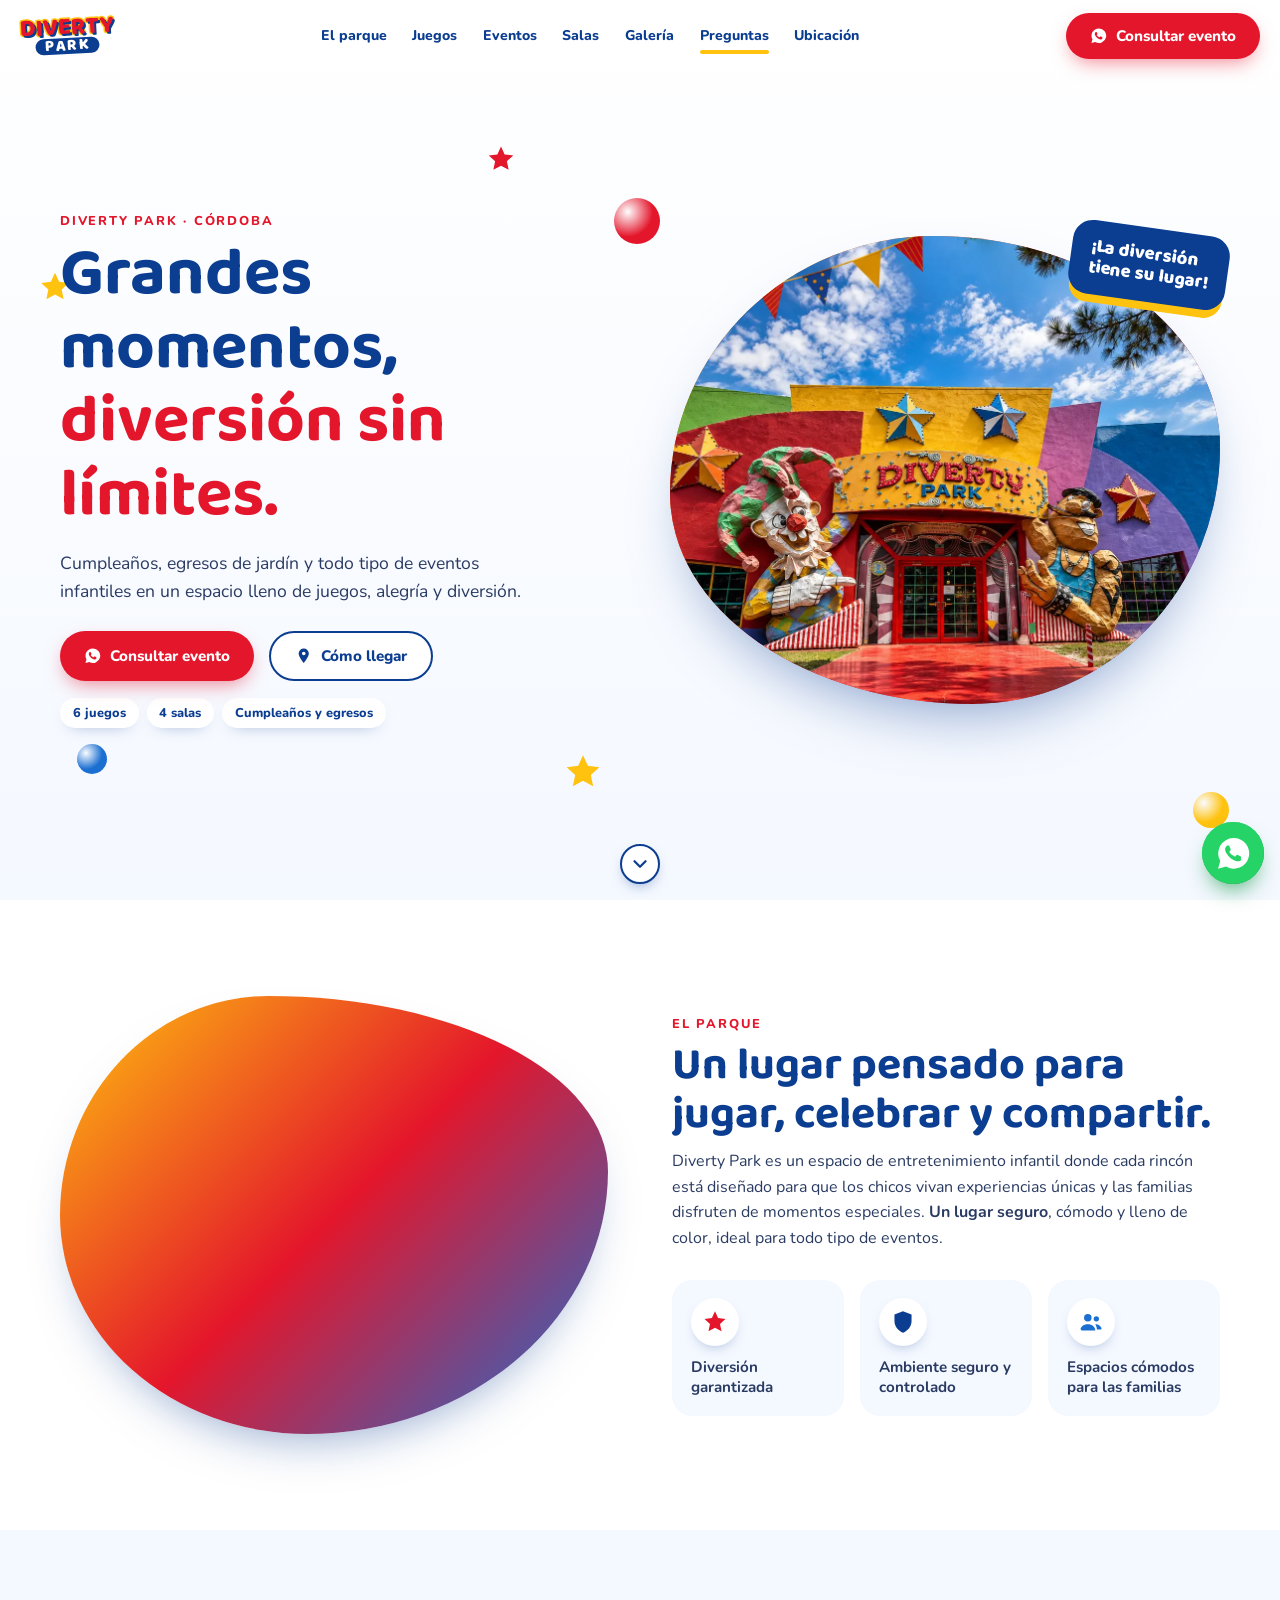
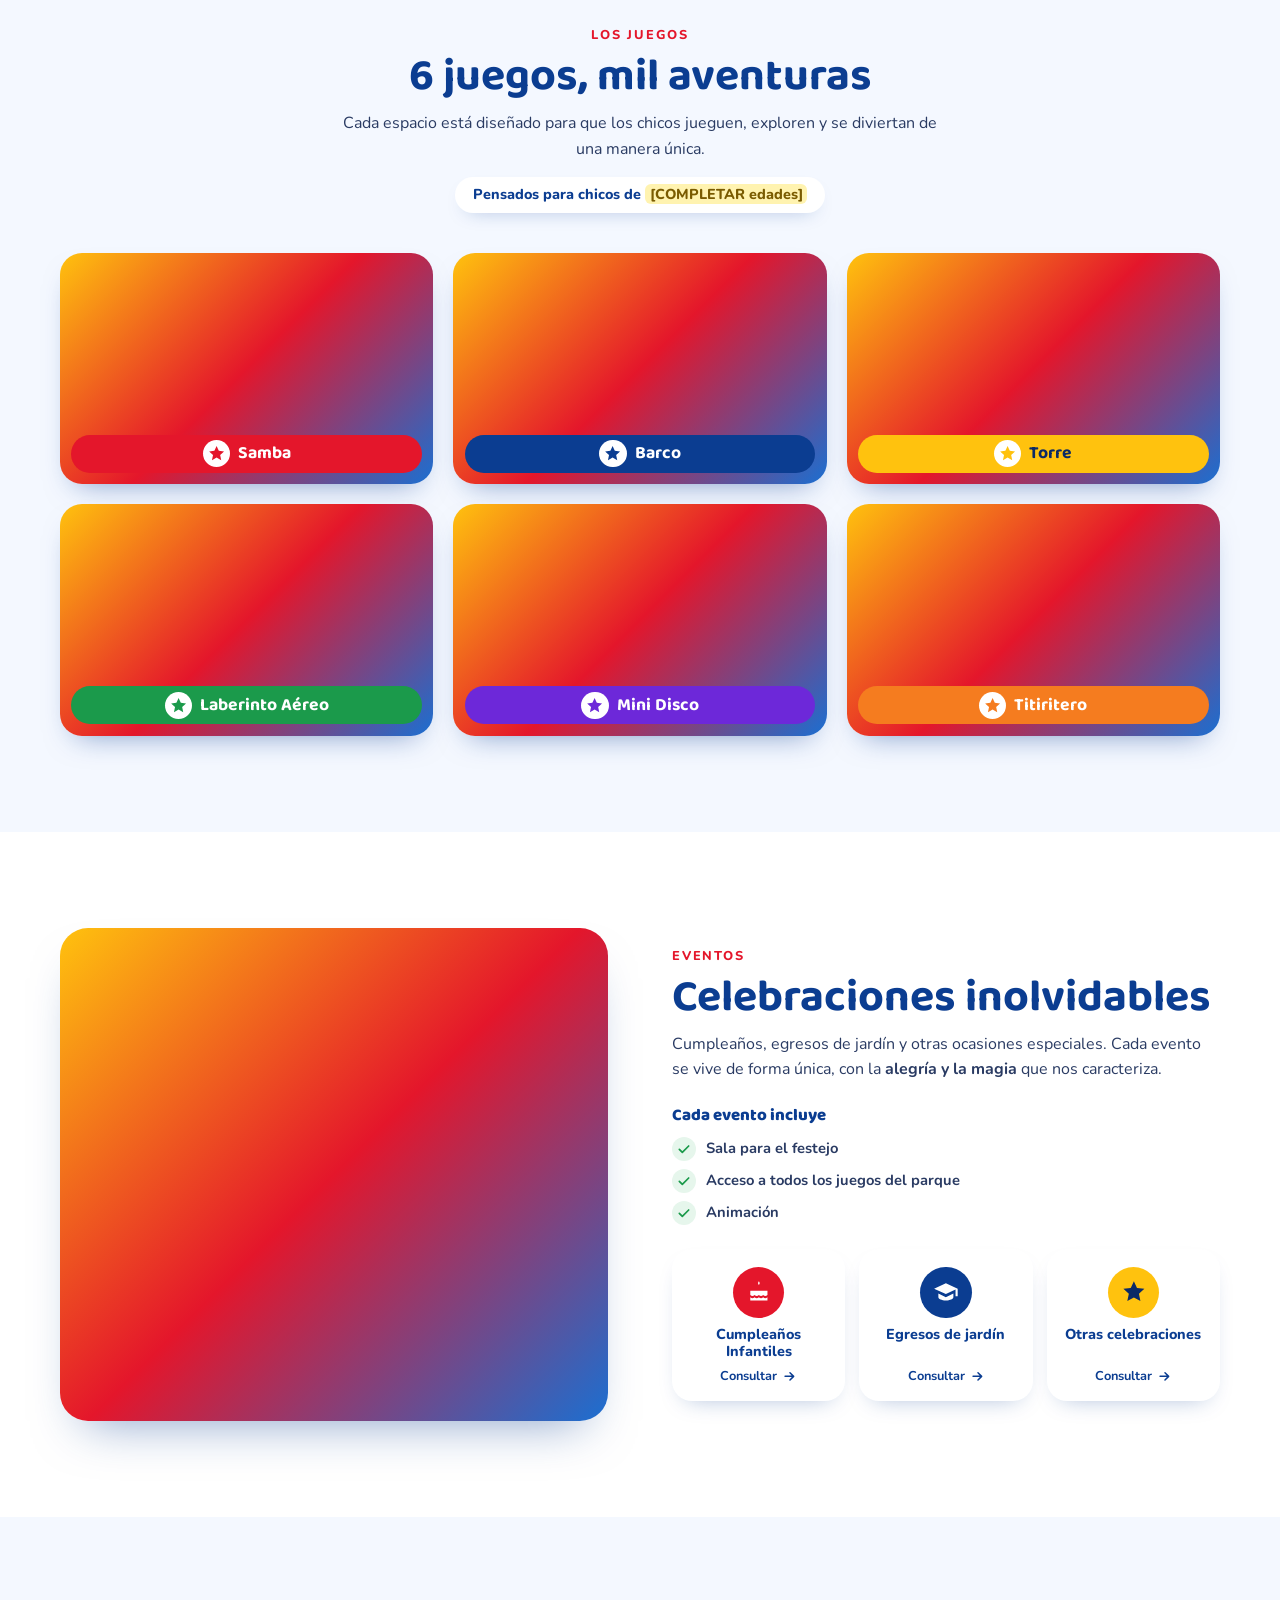
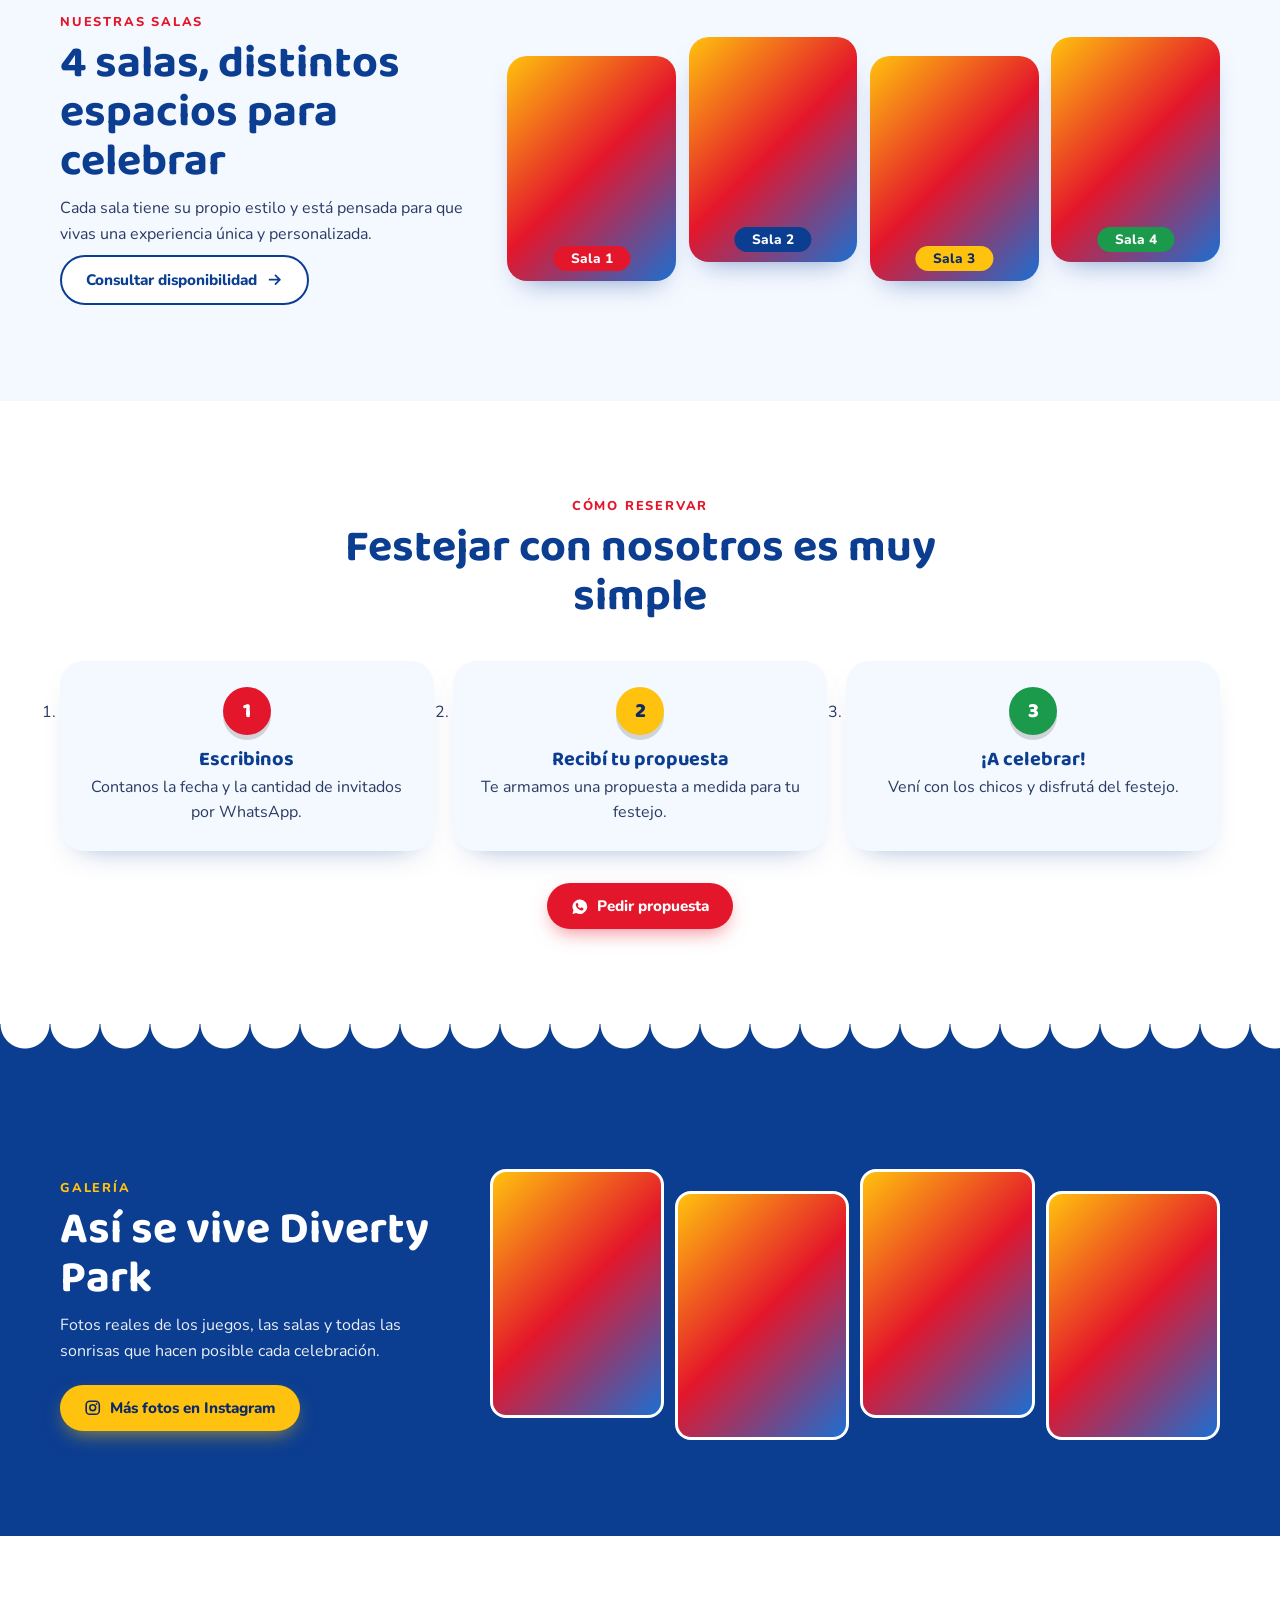
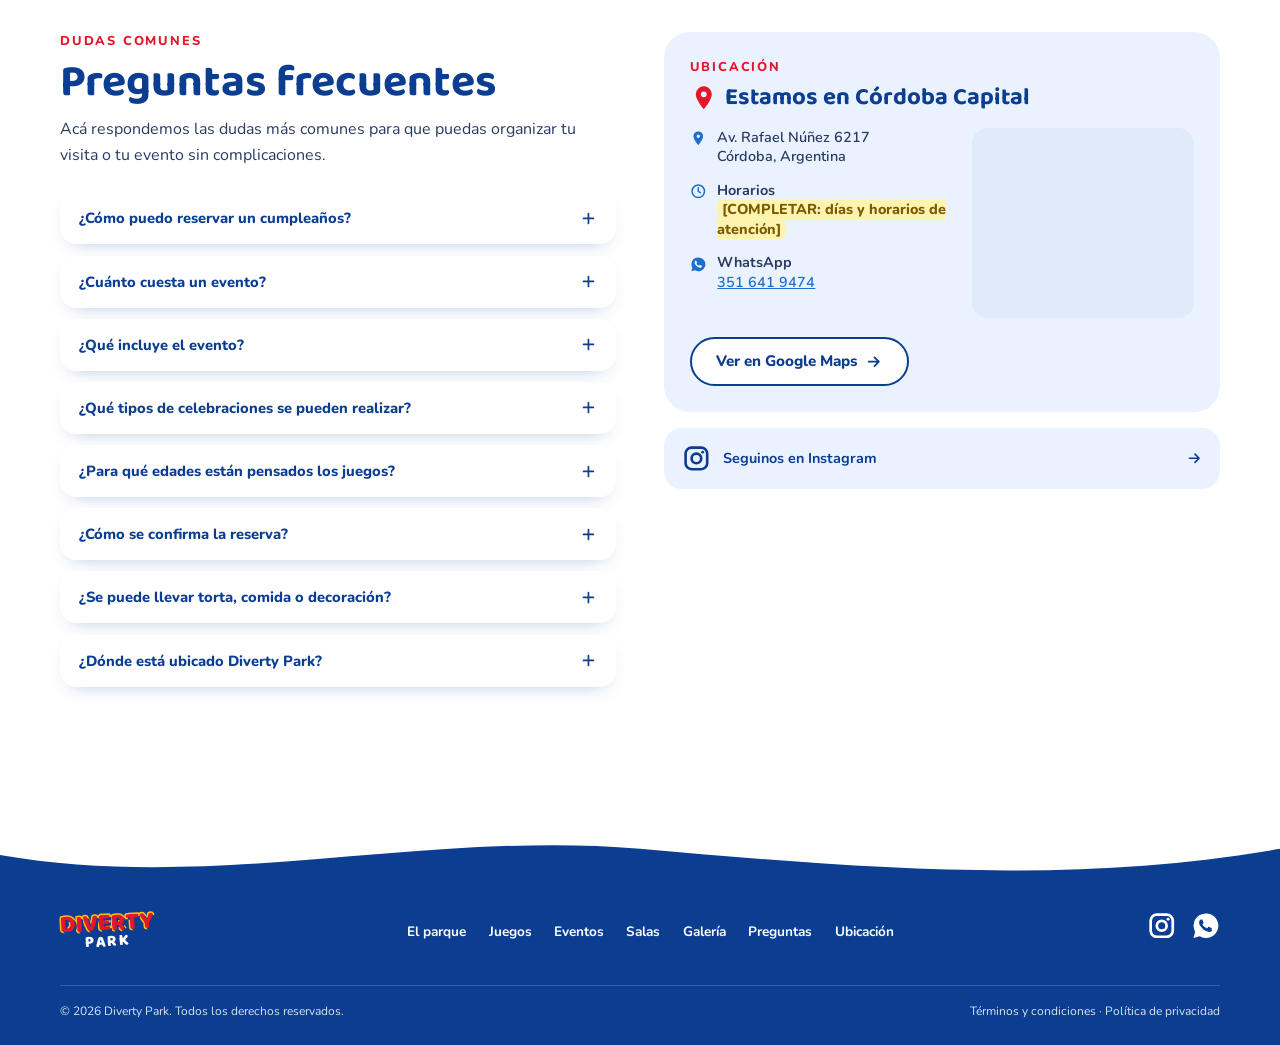
==== commit 8488e8bd: "update" ====
--- a/index.html
+++ b/index.html
@@ -6,26 +6,36 @@
 <title>Diverty Park · Córdoba | Cumpleaños y eventos infantiles</title>
 <meta name="description" content="Cumpleaños, egresos de jardín y eventos infantiles en un espacio lleno de juegos, alegría y diversión. Córdoba, Argentina.">
 <meta name="theme-color" content="#0B3D91">
-<link rel="canonical" href="https://divertypark.vercel.app/">
-<link rel="icon" href="data:image/svg+xml,%3Csvg xmlns='http://www.w3.org/2000/svg' viewBox='0 0 24 24'%3E%3Cpath fill='%23E4162B' d='M12 2l2.9 6.3 6.9.8-5.1 4.7 1.4 6.8L12 17.3l-6.1 3.3 1.4-6.8-5.1-4.7 6.9-.8z'/%3E%3C/svg%3E">
+<link rel="canonical" href="https://divertypark.com/">
+<link rel="icon" href="/favicon.svg" type="image/svg+xml">
+<link rel="icon" href="/favicon.ico" sizes="48x48">
+<link rel="apple-touch-icon" href="/apple-touch-icon.png">
 <meta property="og:type" content="website">
 <meta property="og:locale" content="es_AR">
 <meta property="og:site_name" content="Diverty Park">
 <meta property="og:title" content="Diverty Park · Cumpleaños y eventos infantiles en Córdoba">
 <meta property="og:description" content="Cumpleaños, egresos de jardín y eventos infantiles en un espacio lleno de juegos, alegría y diversión.">
-<meta property="og:image" content="https://divertypark.vercel.app/img/hero.webp">
-<meta property="og:url" content="https://divertypark.vercel.app/">
+<meta property="og:image" content="https://divertypark.com/img/og.jpg">
+<meta property="og:image:width" content="1200">
+<meta property="og:image:height" content="630">
+<meta property="og:image:alt" content="Diverty Park, parque de juegos y eventos infantiles en Córdoba">
+<meta property="og:url" content="https://divertypark.com/">
 <meta name="twitter:card" content="summary_large_image">
-<script type="application/ld+json">{"@context":"https://schema.org","@type":"EntertainmentBusiness","name":"Diverty Park","telephone":"+5493516419474","description":"Cumpleaños, egresos de jardín y eventos infantiles en Córdoba.","url":"https://divertypark.vercel.app/","image":"https://divertypark.vercel.app/img/hero.webp","address":{"@type":"PostalAddress","streetAddress":"Av. Rafael Núñez 6217","addressLocality":"Córdoba","addressRegion":"Córdoba","addressCountry":"AR"}}</script>
+<meta name="twitter:title" content="Diverty Park · Cumpleaños y eventos infantiles en Córdoba">
+<meta name="twitter:description" content="Cumpleaños, egresos de jardín y eventos infantiles en un espacio lleno de juegos, alegría y diversión.">
+<meta name="twitter:image" content="https://divertypark.com/img/og.jpg">
+<meta name="robots" content="index,follow,max-image-preview:large">
+<script type="application/ld+json">{"@context":"https://schema.org","@type":"EntertainmentBusiness","name":"Diverty Park","telephone":"+5493516419474","logo":"https://divertypark.com/img/logo.png","sameAs":["https://www.instagram.com/diverty.park_/"],"description":"Cumpleaños, egresos de jardín y eventos infantiles en Córdoba.","url":"https://divertypark.com/","image":"https://divertypark.com/img/hero.webp","address":{"@type":"PostalAddress","streetAddress":"Av. Rafael Núñez 6217","addressLocality":"Córdoba","addressRegion":"Córdoba","addressCountry":"AR"}}</script>
 <noscript><style>.reveal{opacity:1;transform:none}</style></noscript>
 <script>(function(){var n=navigator,c=n.connection;if((n.hardwareConcurrency||8)<=4||(n.deviceMemory||8)<=2||(c&&c.saveData))document.documentElement.classList.add('lite')})()</script>
 <link rel="preconnect" href="https://fonts.googleapis.com">
 <link rel="preconnect" href="https://fonts.gstatic.com" crossorigin>
 <link href="https://fonts.googleapis.com/css2?family=Baloo+2:wght@700;800&family=Nunito:wght@400;600;700;800&display=swap" rel="stylesheet">
 <link rel="preload" as="image" type="image/webp" href="img/hero.webp" fetchpriority="high">
-<link rel="stylesheet" href="style.css">
+<link rel="stylesheet" href="style.css?v=1">
 </head>
 <body>
+<a class="skip" href="#main">Saltar al contenido</a>
 
 <!-- Íconos -->
 <svg width="0" height="0" style="position:absolute" aria-hidden="true">
@@ -47,10 +57,7 @@
 <!-- NAVBAR -->
 <header class="nav" id="nav">
   <div class="nav__in">
-    <!-- Reemplazá este bloque por tu logo: <a class="logo" href="#inicio"><img src="img/logo.png" alt="Diverty Park"></a> -->
-    <a class="logo" href="#inicio" aria-label="Diverty Park, ir al inicio">
-      <span class="logo__t">DIVERTY</span><span class="logo__p">PARK</span>
-    </a>
+    <a class="logo logo--img" href="#inicio" aria-label="Diverty Park, ir al inicio"><img src="img/logo.png" alt="" height="52" decoding="async" onerror="this.parentNode.classList.add('no-img')"><span class="logo__t">DIVERTY</span><span class="logo__p">PARK</span></a>
     <nav class="nav__links" aria-label="Principal">
       <a href="#parque">El parque</a><a href="#juegos">Juegos</a><a href="#eventos">Eventos</a>
       <a href="#salas">Salas</a><a href="#galeria">Galería</a><a href="#faq">Preguntas</a><a href="#ubicacion">Ubicación</a>
@@ -77,7 +84,7 @@
   <a class="btn btn--yellow menu__cta" href="https://wa.me/5493516419474?text=Hola!%20Quiero%20consultar%20por%20un%20evento%20en%20Diverty%20Park" target="_blank" rel="noopener" data-confetti><svg class="ic"><use href="#i-wa"/></svg>Consultar evento</a>
 </div>
 
-<main>
+<main id="main">
 <!-- HERO -->
 <section class="hero" id="inicio">
   <svg class="deco d1 spin" style="--s:34px;--c:#FFC20E"><use href="#i-star"/></svg>
@@ -208,10 +215,10 @@
       <a class="btn btn--yellow reveal" href="https://www.instagram.com/diverty.park_/" target="_blank" rel="noopener" data-ig><svg class="ic"><use href="#i-insta"/></svg>Más fotos en Instagram</a>
     </div>
     <div class="gal__g">
-      <div class="photo reveal"><img src="img/g1.webp" alt="Foto de Diverty Park" width="800" height="680" loading="lazy" decoding="async" onerror="this.remove()"></div>
-      <div class="photo reveal" style="--d:.06s"><img src="img/g2.webp" alt="Foto de Diverty Park" width="800" height="680" loading="lazy" decoding="async" onerror="this.remove()"></div>
-      <div class="photo reveal" style="--d:.12s"><img src="img/g3.webp" alt="Foto de Diverty Park" width="800" height="680" loading="lazy" decoding="async" onerror="this.remove()"></div>
-      <div class="photo reveal" style="--d:.18s"><img src="img/g4.webp" alt="Foto de Diverty Park" width="800" height="680" loading="lazy" decoding="async" onerror="this.remove()"></div>
+      <div class="photo reveal"><img src="img/g1.webp" alt="Foto 1 de la galería de Diverty Park" width="800" height="680" loading="lazy" decoding="async" onerror="this.remove()"></div>
+      <div class="photo reveal" style="--d:.06s"><img src="img/g2.webp" alt="Foto 2 de la galería de Diverty Park" width="800" height="680" loading="lazy" decoding="async" onerror="this.remove()"></div>
+      <div class="photo reveal" style="--d:.12s"><img src="img/g3.webp" alt="Foto 3 de la galería de Diverty Park" width="800" height="680" loading="lazy" decoding="async" onerror="this.remove()"></div>
+      <div class="photo reveal" style="--d:.18s"><img src="img/g4.webp" alt="Foto 4 de la galería de Diverty Park" width="800" height="680" loading="lazy" decoding="async" onerror="this.remove()"></div>
     </div>
   </div>
 </section>
@@ -224,14 +231,14 @@
       <h2 class="reveal">Preguntas frecuentes</h2>
       <p class="reveal">Acá respondemos las dudas más comunes para que puedas organizar tu visita o tu evento sin complicaciones.</p>
       <div class="acc">
-        <div class="acc__i reveal"><button type="button" aria-expanded="false">¿Cómo puedo reservar un cumpleaños?<svg class="ic s"><use href="#i-plus"/></svg></button><div class="acc__p"><p>Escribinos por WhatsApp con la fecha y la cantidad de invitados, y te armamos una propuesta a medida.</p></div></div>
-        <div class="acc__i reveal"><button type="button" aria-expanded="false">¿Cuánto cuesta un evento?<svg class="ic s"><use href="#i-plus"/></svg></button><div class="acc__p"><p>Cada festejo es distinto, así que armamos una propuesta a medida. Escribinos con la fecha y la cantidad de invitados y te pasamos el presupuesto.</p></div></div>
-        <div class="acc__i reveal"><button type="button" aria-expanded="false">¿Qué incluye el evento?<svg class="ic s"><use href="#i-plus"/></svg></button><div class="acc__p"><p>Cada evento incluye sala para el festejo, acceso a todos los juegos y animación. Escribinos y te contamos el detalle de cada propuesta.</p></div></div>
-        <div class="acc__i reveal"><button type="button" aria-expanded="false">¿Qué tipos de celebraciones se pueden realizar?<svg class="ic s"><use href="#i-plus"/></svg></button><div class="acc__p"><p>Cumpleaños infantiles, egresos de jardín y otras celebraciones especiales.</p></div></div>
-        <div class="acc__i reveal"><button type="button" aria-expanded="false">¿Para qué edades están pensados los juegos?<svg class="ic s"><use href="#i-plus"/></svg></button><div class="acc__p"><p>Los juegos están pensados para chicos de <span class="todo">[COMPLETAR edades]</span>. Si tenés dudas sobre algún juego en particular, consultanos.</p></div></div>
-        <div class="acc__i reveal"><button type="button" aria-expanded="false">¿Cómo se confirma la reserva?<svg class="ic s"><use href="#i-plus"/></svg></button><div class="acc__p"><p><span class="todo">[COMPLETAR: seña, medios de pago y plazos]</span></p></div></div>
-        <div class="acc__i reveal"><button type="button" aria-expanded="false">¿Se puede llevar torta, comida o decoración?<svg class="ic s"><use href="#i-plus"/></svg></button><div class="acc__p"><p><span class="todo">[COMPLETAR]</span></p></div></div>
-        <div class="acc__i reveal"><button type="button" aria-expanded="false">¿Dónde está ubicado Diverty Park?<svg class="ic s"><use href="#i-plus"/></svg></button><div class="acc__p"><p>Av. Rafael Núñez 6217, Córdoba Capital.</p></div></div>
+        <div class="acc__i reveal"><button type="button" id="faq-b1" aria-expanded="false" aria-controls="faq-p1">¿Cómo puedo reservar un cumpleaños?<svg class="ic s"><use href="#i-plus"/></svg></button><div class="acc__p" id="faq-p1" role="region" aria-labelledby="faq-b1"><p>Escribinos por WhatsApp con la fecha y la cantidad de invitados, y te armamos una propuesta a medida.</p></div></div>
+        <div class="acc__i reveal"><button type="button" id="faq-b2" aria-expanded="false" aria-controls="faq-p2">¿Cuánto cuesta un evento?<svg class="ic s"><use href="#i-plus"/></svg></button><div class="acc__p" id="faq-p2" role="region" aria-labelledby="faq-b2"><p>Cada festejo es distinto, así que armamos una propuesta a medida. Escribinos con la fecha y la cantidad de invitados y te pasamos el presupuesto.</p></div></div>
+        <div class="acc__i reveal"><button type="button" id="faq-b3" aria-expanded="false" aria-controls="faq-p3">¿Qué incluye el evento?<svg class="ic s"><use href="#i-plus"/></svg></button><div class="acc__p" id="faq-p3" role="region" aria-labelledby="faq-b3"><p>Cada evento incluye sala para el festejo, acceso a todos los juegos y animación. Escribinos y te contamos el detalle de cada propuesta.</p></div></div>
+        <div class="acc__i reveal"><button type="button" id="faq-b4" aria-expanded="false" aria-controls="faq-p4">¿Qué tipos de celebraciones se pueden realizar?<svg class="ic s"><use href="#i-plus"/></svg></button><div class="acc__p" id="faq-p4" role="region" aria-labelledby="faq-b4"><p>Cumpleaños infantiles, egresos de jardín y otras celebraciones especiales.</p></div></div>
+        <div class="acc__i reveal"><button type="button" id="faq-b5" aria-expanded="false" aria-controls="faq-p5">¿Para qué edades están pensados los juegos?<svg class="ic s"><use href="#i-plus"/></svg></button><div class="acc__p" id="faq-p5" role="region" aria-labelledby="faq-b5"><p>Los juegos están pensados para chicos de <span class="todo">[COMPLETAR edades]</span>. Si tenés dudas sobre algún juego en particular, consultanos.</p></div></div>
+        <div class="acc__i reveal"><button type="button" id="faq-b6" aria-expanded="false" aria-controls="faq-p6">¿Cómo se confirma la reserva?<svg class="ic s"><use href="#i-plus"/></svg></button><div class="acc__p" id="faq-p6" role="region" aria-labelledby="faq-b6"><p><span class="todo">[COMPLETAR: seña, medios de pago y plazos]</span></p></div></div>
+        <div class="acc__i reveal"><button type="button" id="faq-b7" aria-expanded="false" aria-controls="faq-p7">¿Se puede llevar torta, comida o decoración?<svg class="ic s"><use href="#i-plus"/></svg></button><div class="acc__p" id="faq-p7" role="region" aria-labelledby="faq-b7"><p><span class="todo">[COMPLETAR]</span></p></div></div>
+        <div class="acc__i reveal"><button type="button" id="faq-b8" aria-expanded="false" aria-controls="faq-p8">¿Dónde está ubicado Diverty Park?<svg class="ic s"><use href="#i-plus"/></svg></button><div class="acc__p" id="faq-p8" role="region" aria-labelledby="faq-b8"><p>Av. Rafael Núñez 6217, Córdoba Capital.</p></div></div>
       </div>
     </div>
     <div id="ubicacion">
@@ -241,7 +248,7 @@
         <div class="loc__g">
           <ul>
             <li><svg class="ic" style="color:#1B6FD1"><use href="#i-pin"/></svg><span>Av. Rafael Núñez 6217<br>Córdoba, Argentina</span></li>
-            <li><svg class="ic" style="color:#1B6FD1"><use href="#i-clock"/></svg><span><b>Horarios</b><br>Lunes a domingo | Horario a confirmar</span></li>
+            <li><svg class="ic" style="color:#1B6FD1"><use href="#i-clock"/></svg><span><b>Horarios</b><br><span class="todo">[COMPLETAR: días y horarios de atención]</span></span></li>
             <li><svg class="ic" style="color:#1B6FD1"><use href="#i-wa"/></svg><span><b>WhatsApp</b><br><a href="https://wa.me/5493516419474" target="_blank" rel="noopener">351 641 9474</a></span></li>
           </ul>
           <div class="map"><iframe title="Mapa: Diverty Park, Av. Rafael Núñez 6217, Córdoba" src="https://www.google.com/maps?q=Av.+Rafael+N%C3%BA%C3%B1ez+6217+C%C3%B3rdoba&amp;output=embed" loading="lazy" referrerpolicy="no-referrer-when-downgrade" allowfullscreen></iframe></div>
@@ -259,9 +266,9 @@
 <footer class="foot">
   <svg class="foot__wave" viewBox="0 0 1440 80" preserveAspectRatio="none" aria-hidden="true"><path d="M0 40C240 100 480 0 720 30s480 60 720 0V0H0z" fill="#fff"/></svg>
   <div class="wrap foot__in">
-    <a class="logo" href="#inicio" aria-label="Diverty Park"><span class="logo__t">DIVERTY</span><span class="logo__p">PARK</span></a>
+    <a class="logo logo--img" href="#inicio" aria-label="Diverty Park"><img src="img/logo.png" alt="" height="52" decoding="async" onerror="this.parentNode.classList.add('no-img')"><span class="logo__t">DIVERTY</span><span class="logo__p">PARK</span></a>
     <nav aria-label="Pie"><a href="#parque">El parque</a><a href="#juegos">Juegos</a><a href="#eventos">Eventos</a><a href="#salas">Salas</a><a href="#galeria">Galería</a><a href="#faq">Preguntas</a><a href="#ubicacion">Ubicación</a></nav>
-    <div class="foot__s"><a href="https://www.instagram.com/diverty.park_/" data-ig aria-label="Instagram"><svg class="ic"><use href="#i-insta"/></svg></a><a href="https://wa.me/5493516419474" aria-label="WhatsApp"><svg class="ic"><use href="#i-wa"/></svg></a></div>
+    <div class="foot__s"><a href="https://www.instagram.com/diverty.park_/" data-ig aria-label="Instagram" target="_blank" rel="noopener"><svg class="ic"><use href="#i-insta"/></svg></a><a href="https://wa.me/5493516419474" aria-label="WhatsApp" target="_blank" rel="noopener"><svg class="ic"><use href="#i-wa"/></svg></a></div>
   </div>
   <div class="wrap foot__b"><span>© 2026 Diverty Park. Todos los derechos reservados.</span><span><a href="terminos.html">Términos y condiciones</a> · <a href="privacidad.html">Política de privacidad</a></span></div>
 </footer>
@@ -269,6 +276,6 @@
 <!-- Botón flotante -->
 <a class="fab" href="https://wa.me/5493516419474?text=Hola!%20Quiero%20hacer%20una%20consulta" target="_blank" rel="noopener" aria-label="Escribinos por WhatsApp"><span class="fab__tip" aria-hidden="true">¿Consultas? ¡Escribinos!</span><svg class="ic"><use href="#i-wa"/></svg></a>
 
-<script src="main.js" defer></script>
+<script src="main.js?v=1" defer></script>
 </body>
 </html>
--- a/style.css
+++ b/style.css
@@ -115,9 +115,9 @@
 .rounded{aspect-ratio:1/.9;border-radius:28px;box-shadow:0 25px 50px -25px rgba(11,61,145,.5);transition:transform .5s var(--ease)}
 .rounded:hover{transform:rotate(-1.5deg) scale(1.02)}
 .split p:not(.eyebrow){margin-bottom:1rem}
-.feats{display:grid;grid-template-columns:repeat(3,1fr);gap:1rem;margin-top:1.5rem}
-.feats li{display:flex;flex-direction:column;gap:.4rem;font-size:.85rem;font-weight:700;line-height:1.3}
-.feats .ic{width:2rem;height:2rem;animation:bob 3s ease-in-out infinite}
+.feats{display:grid;grid-template-columns:repeat(3,1fr);gap:1rem;margin-top:1.8rem}
+.feats li{display:flex;flex-direction:column;gap:.8rem;padding:1.1rem 1.2rem;border-radius:20px;background:var(--bg);font-size:.95rem;font-weight:700;line-height:1.3}
+.feats .ic{width:3rem;height:3rem;padding:.7rem;border-radius:50%;background:#fff;box-shadow:0 6px 14px -8px rgba(11,61,145,.5);animation:bob 3s ease-in-out infinite}
 
 /* Juegos */
 .games{display:grid;grid-template-columns:repeat(3,1fr);gap:1.25rem}
@@ -276,7 +276,9 @@
   .hero__btns{flex-direction:column;gap:.6rem}
   .hero__btns .btn{width:100%;justify-content:center;min-height:50px;font-size:1rem}
   .d1,.d2,.bl1{display:none}.d3{left:5%;bottom:1.2rem}.bl2{left:auto;right:34%}
-  .feats{grid-template-columns:1fr 1fr 1fr;gap:.5rem}
+  .feats{grid-template-columns:1fr;gap:.7rem}
+  .feats li{flex-direction:row;align-items:center;gap:.9rem;padding:.7rem 1rem;border-radius:18px;background:var(--bg);font-size:.95rem}
+  .feats .ic{width:2.7rem;height:2.7rem;padding:.6rem;border-radius:50%;background:#fff;box-shadow:0 6px 14px -8px rgba(11,61,145,.5);animation:none}
   .games{gap:.8rem}
   .game h3{font-size:.95rem}
   .cards3{grid-template-columns:1fr}
@@ -327,3 +329,20 @@
 .lb.open{opacity:1;visibility:visible;transition:opacity .3s}
 .lb img{max-width:100%;max-height:86vh;max-height:86svh;border-radius:18px;box-shadow:0 20px 60px rgba(0,0,0,.5)}
 .lb__x{position:absolute;top:max(1rem,env(safe-area-inset-top));right:1rem;width:46px;height:46px;border-radius:50%;background:#fff;color:var(--blue);font:800 1.6rem/1 var(--b)}
+
+/* Logo en imagen (si img/logo.png no carga, vuelve el logo de texto) */
+.logo--img:not(.no-img){flex-direction:row;transform:none}
+.logo--img:not(.no-img):hover{transform:scale(1.05)}
+.logo--img img{height:64px;width:auto;max-width:300px}
+.logo--img:not(.no-img) .logo__t,.logo--img:not(.no-img) .logo__p{display:none}
+.logo--img.no-img img{display:none}
+.foot .logo--img:not(.no-img) img{height:80px}
+@media(max-width:560px){.logo--img img{height:56px;max-width:220px}.foot .logo--img:not(.no-img) img{height:72px}}
+
+/* Saltar al contenido */
+.skip{position:fixed;left:1rem;top:-5rem;z-index:300;padding:.7rem 1.2rem;border-radius:999px;background:var(--yellow);color:var(--navy);font-weight:800;transition:top .2s}
+.skip:focus{top:max(1rem,env(safe-area-inset-top))}
+
+/* Preguntas: el contenido cerrado no recibe foco ni lo lee el lector de pantalla */
+.acc__p{visibility:hidden;transition:grid-template-rows .4s ease,visibility 0s .4s}
+.acc__i.open .acc__p{visibility:visible;transition:grid-template-rows .4s ease}
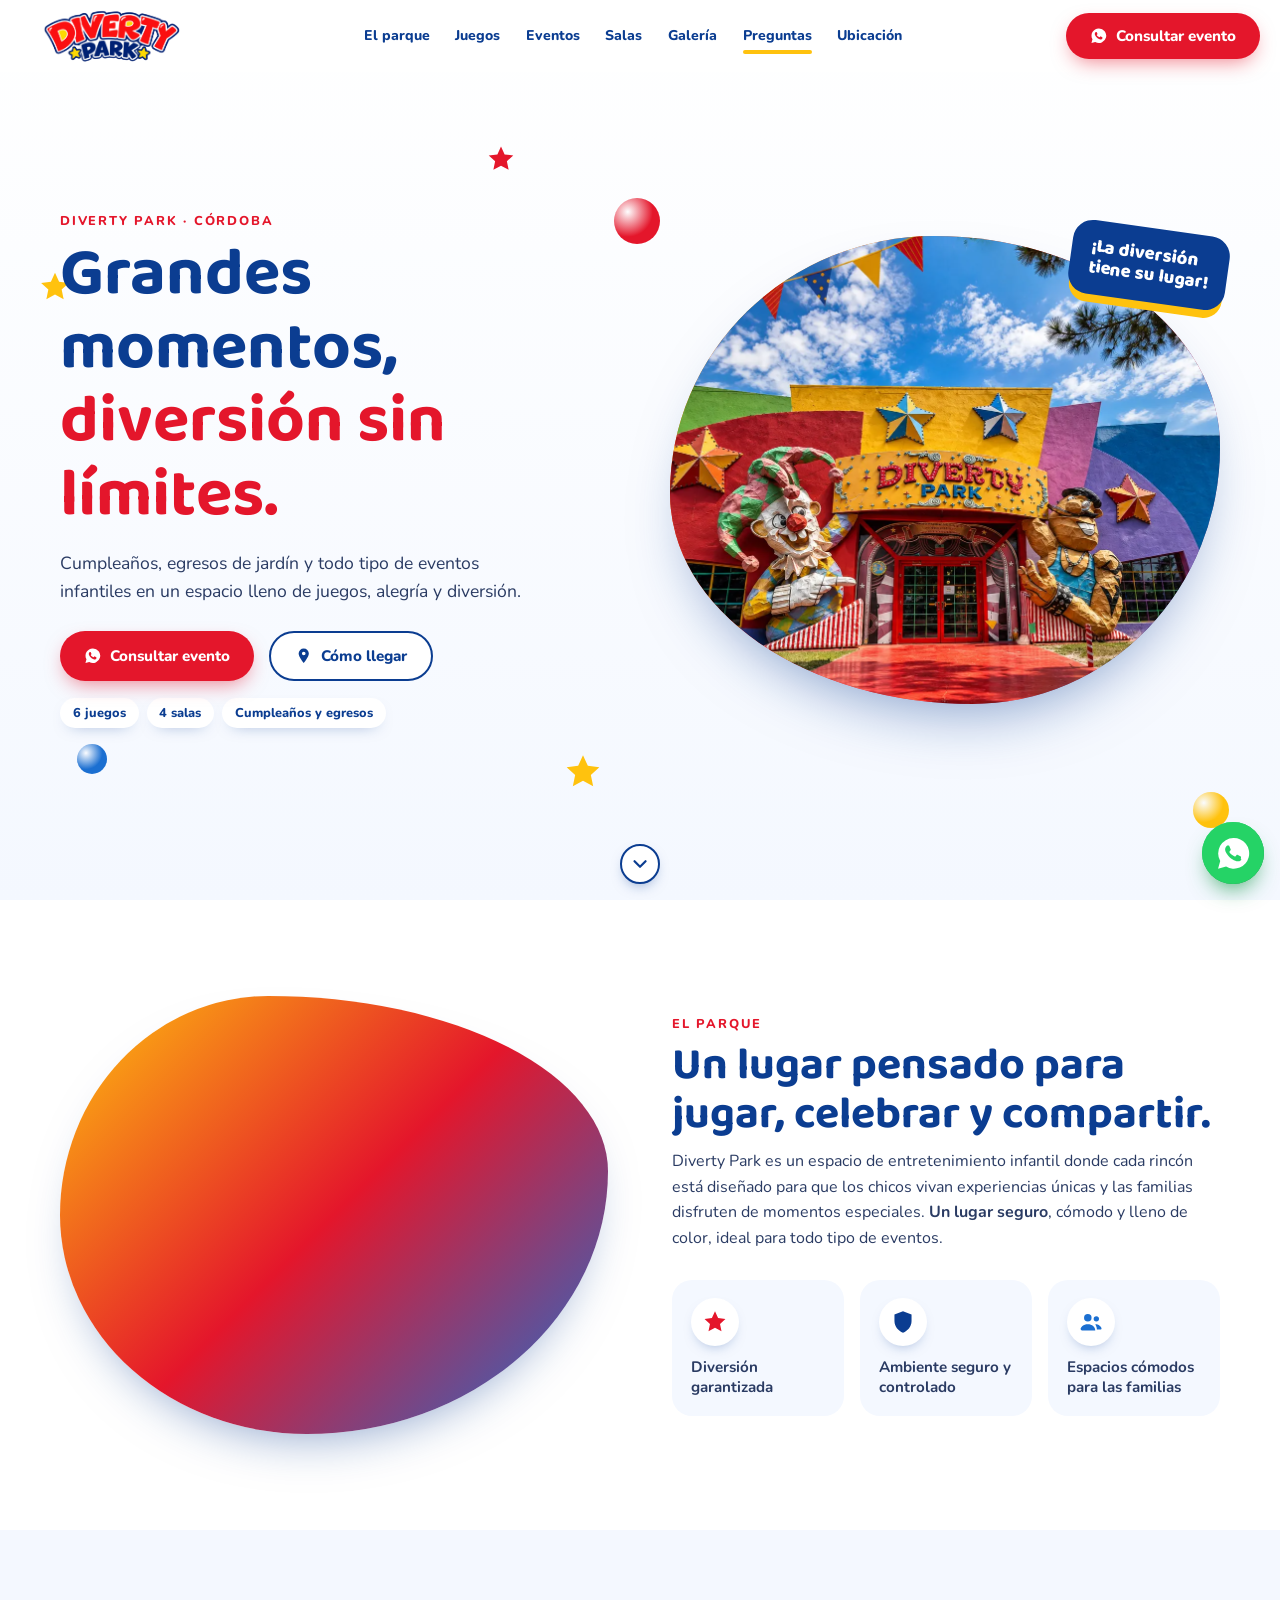
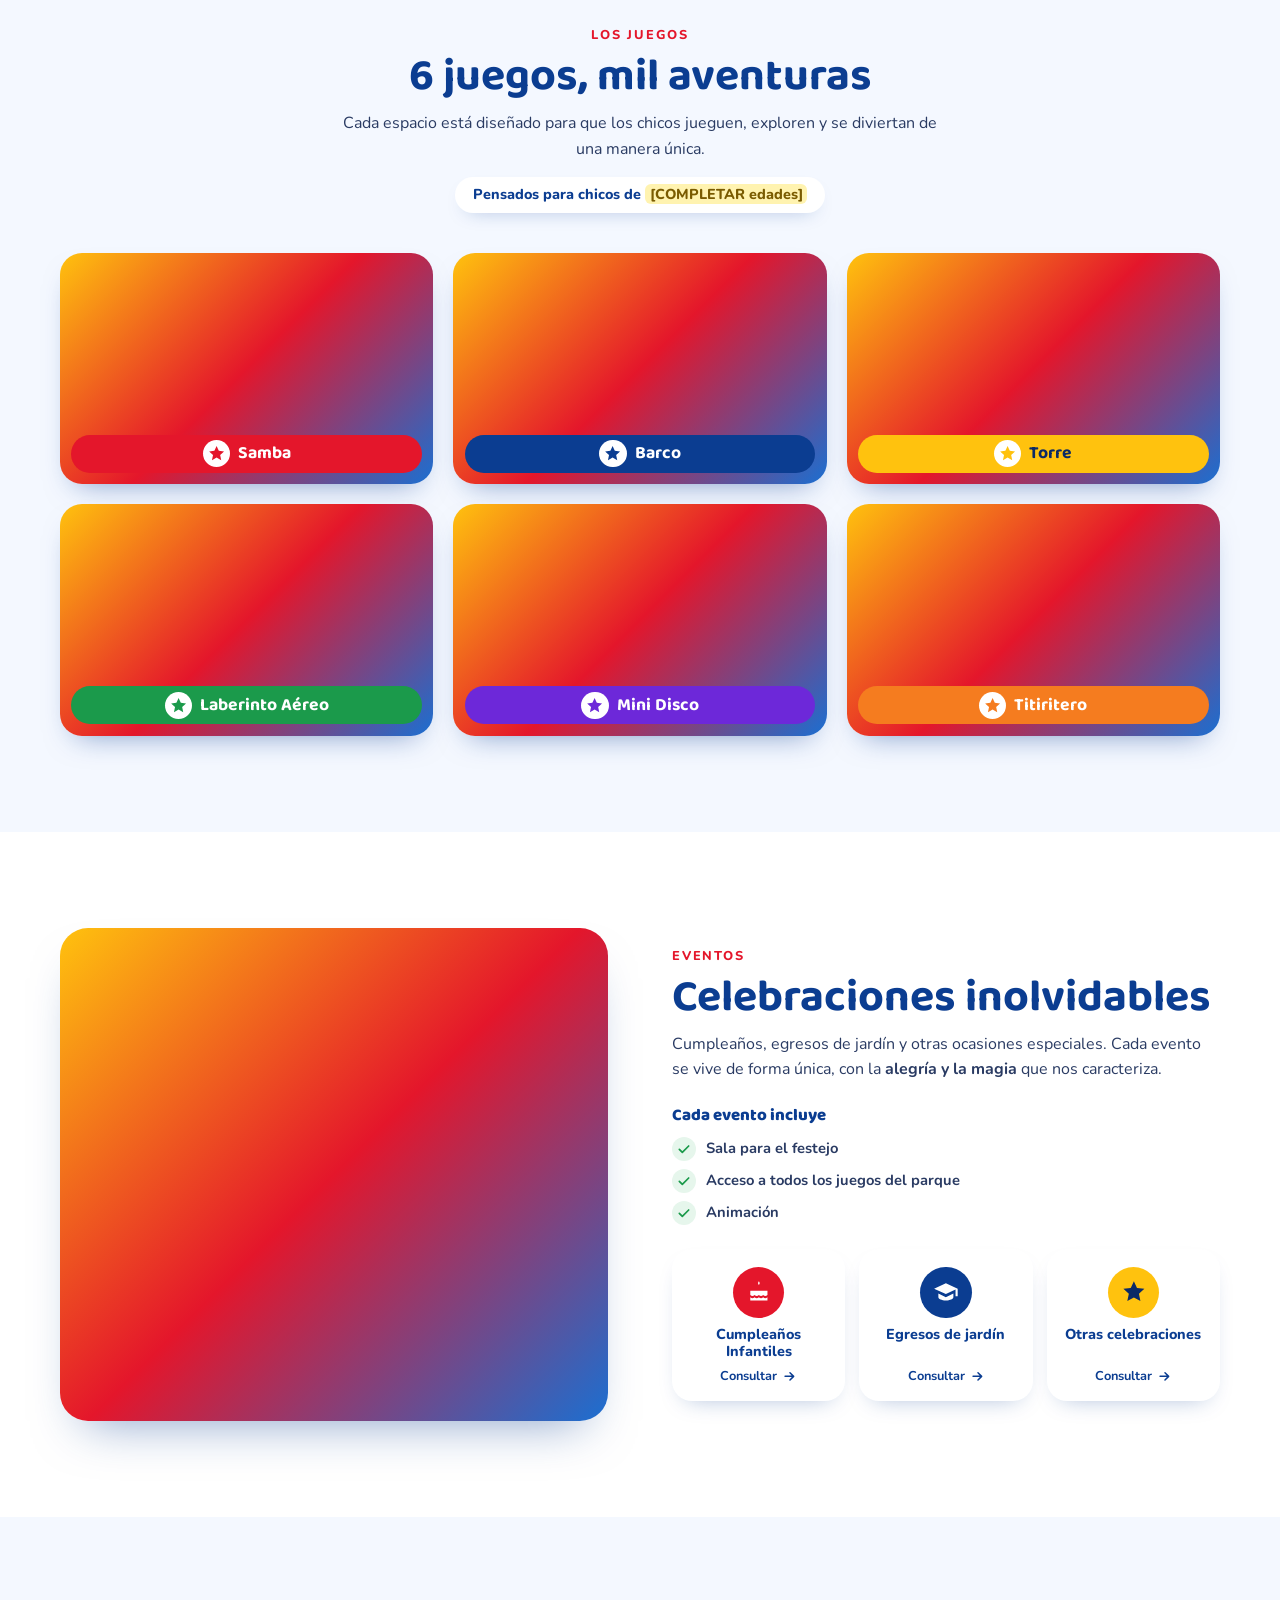
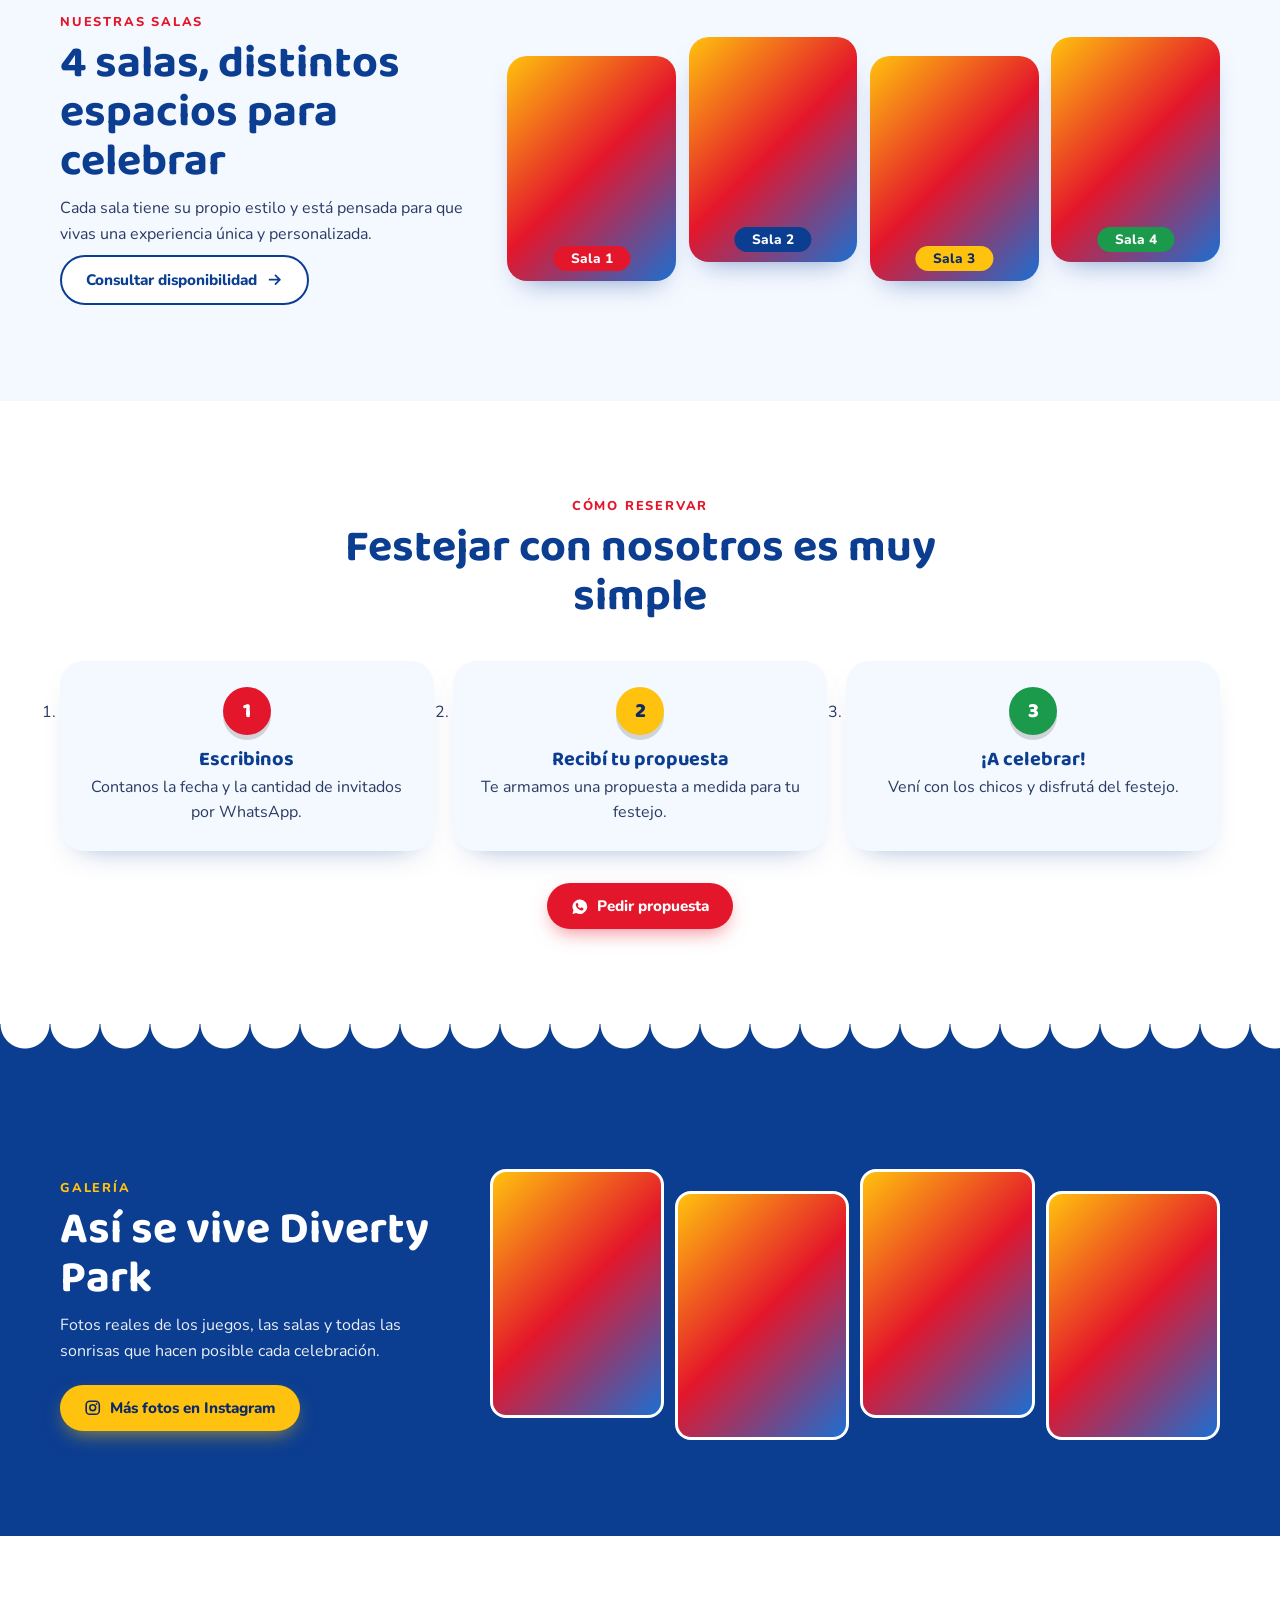
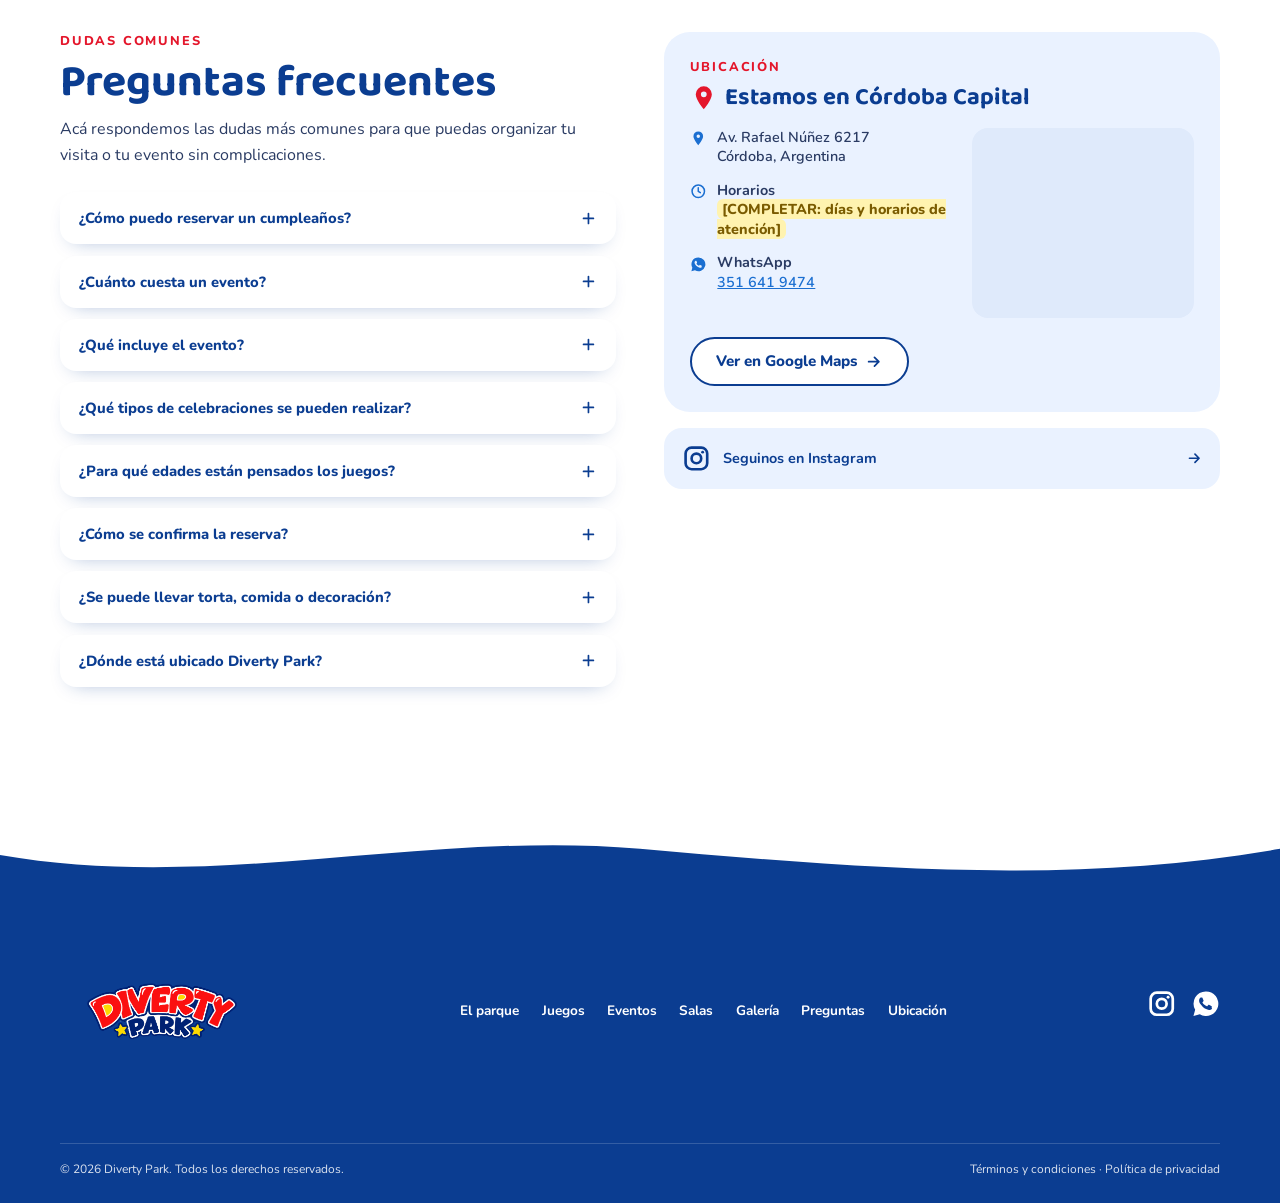
==== commit 134cd7a4: "update" ====
--- a/index.html
+++ b/index.html
@@ -25,7 +25,7 @@
 <meta name="twitter:description" content="Cumpleaños, egresos de jardín y eventos infantiles en un espacio lleno de juegos, alegría y diversión.">
 <meta name="twitter:image" content="https://divertypark.com/img/og.jpg">
 <meta name="robots" content="index,follow,max-image-preview:large">
-<script type="application/ld+json">{"@context":"https://schema.org","@type":"EntertainmentBusiness","name":"Diverty Park","telephone":"+5493516419474","logo":"https://divertypark.com/img/logo.png","sameAs":["https://www.instagram.com/diverty.park_/"],"description":"Cumpleaños, egresos de jardín y eventos infantiles en Córdoba.","url":"https://divertypark.com/","image":"https://divertypark.com/img/hero.webp","address":{"@type":"PostalAddress","streetAddress":"Av. Rafael Núñez 6217","addressLocality":"Córdoba","addressRegion":"Córdoba","addressCountry":"AR"}}</script>
+<script type="application/ld+json">{"@context":"https://schema.org","@type":"EntertainmentBusiness","name":"Diverty Park","telephone":"+5493516419474","logo":"https://divertypark.com/img/logo.webp","sameAs":["https://www.instagram.com/diverty.park_/"],"description":"Cumpleaños, egresos de jardín y eventos infantiles en Córdoba.","url":"https://divertypark.com/","image":"https://divertypark.com/img/hero.webp","address":{"@type":"PostalAddress","streetAddress":"Av. Rafael Núñez 6217","addressLocality":"Córdoba","addressRegion":"Córdoba","addressCountry":"AR"}}</script>
 <noscript><style>.reveal{opacity:1;transform:none}</style></noscript>
 <script>(function(){var n=navigator,c=n.connection;if((n.hardwareConcurrency||8)<=4||(n.deviceMemory||8)<=2||(c&&c.saveData))document.documentElement.classList.add('lite')})()</script>
 <link rel="preconnect" href="https://fonts.googleapis.com">
@@ -57,7 +57,7 @@
 <!-- NAVBAR -->
 <header class="nav" id="nav">
   <div class="nav__in">
-    <a class="logo logo--img" href="#inicio" aria-label="Diverty Park, ir al inicio"><img src="img/logo.png" alt="" height="52" decoding="async" onerror="this.parentNode.classList.add('no-img')"><span class="logo__t">DIVERTY</span><span class="logo__p">PARK</span></a>
+    <a class="logo logo--img" href="#inicio" aria-label="Diverty Park, ir al inicio"><img src="img/logo.webp" alt="" height="52" decoding="async" onerror="this.parentNode.classList.add('no-img')"><span class="logo__t">DIVERTY</span><span class="logo__p">PARK</span></a>
     <nav class="nav__links" aria-label="Principal">
       <a href="#parque">El parque</a><a href="#juegos">Juegos</a><a href="#eventos">Eventos</a>
       <a href="#salas">Salas</a><a href="#galeria">Galería</a><a href="#faq">Preguntas</a><a href="#ubicacion">Ubicación</a>
@@ -266,7 +266,7 @@
 <footer class="foot">
   <svg class="foot__wave" viewBox="0 0 1440 80" preserveAspectRatio="none" aria-hidden="true"><path d="M0 40C240 100 480 0 720 30s480 60 720 0V0H0z" fill="#fff"/></svg>
   <div class="wrap foot__in">
-    <a class="logo logo--img" href="#inicio" aria-label="Diverty Park"><img src="img/logo.png" alt="" height="52" decoding="async" onerror="this.parentNode.classList.add('no-img')"><span class="logo__t">DIVERTY</span><span class="logo__p">PARK</span></a>
+    <a class="logo logo--img" href="#inicio" aria-label="Diverty Park"><img src="img/logo.webp" alt="" height="52" decoding="async" onerror="this.parentNode.classList.add('no-img')"><span class="logo__t">DIVERTY</span><span class="logo__p">PARK</span></a>
     <nav aria-label="Pie"><a href="#parque">El parque</a><a href="#juegos">Juegos</a><a href="#eventos">Eventos</a><a href="#salas">Salas</a><a href="#galeria">Galería</a><a href="#faq">Preguntas</a><a href="#ubicacion">Ubicación</a></nav>
     <div class="foot__s"><a href="https://www.instagram.com/diverty.park_/" data-ig aria-label="Instagram" target="_blank" rel="noopener"><svg class="ic"><use href="#i-insta"/></svg></a><a href="https://wa.me/5493516419474" aria-label="WhatsApp" target="_blank" rel="noopener"><svg class="ic"><use href="#i-wa"/></svg></a></div>
   </div>
--- a/style.css
+++ b/style.css
@@ -333,11 +333,11 @@
 /* Logo en imagen (si img/logo.png no carga, vuelve el logo de texto) */
 .logo--img:not(.no-img){flex-direction:row;transform:none}
 .logo--img:not(.no-img):hover{transform:scale(1.05)}
-.logo--img img{height:64px;width:auto;max-width:300px}
+.logo--img img{height:180px;width:auto;max-width:300px}
 .logo--img:not(.no-img) .logo__t,.logo--img:not(.no-img) .logo__p{display:none}
 .logo--img.no-img img{display:none}
-.foot .logo--img:not(.no-img) img{height:80px}
-@media(max-width:560px){.logo--img img{height:56px;max-width:220px}.foot .logo--img:not(.no-img) img{height:72px}}
+.foot .logo--img:not(.no-img) img{height:200px}
+@media(max-width:560px){.logo--img img{height:130px;max-width:220px}.foot .logo--img:not(.no-img) img{height:150px}}
 
 /* Saltar al contenido */
 .skip{position:fixed;left:1rem;top:-5rem;z-index:300;padding:.7rem 1.2rem;border-radius:999px;background:var(--yellow);color:var(--navy);font-weight:800;transition:top .2s}
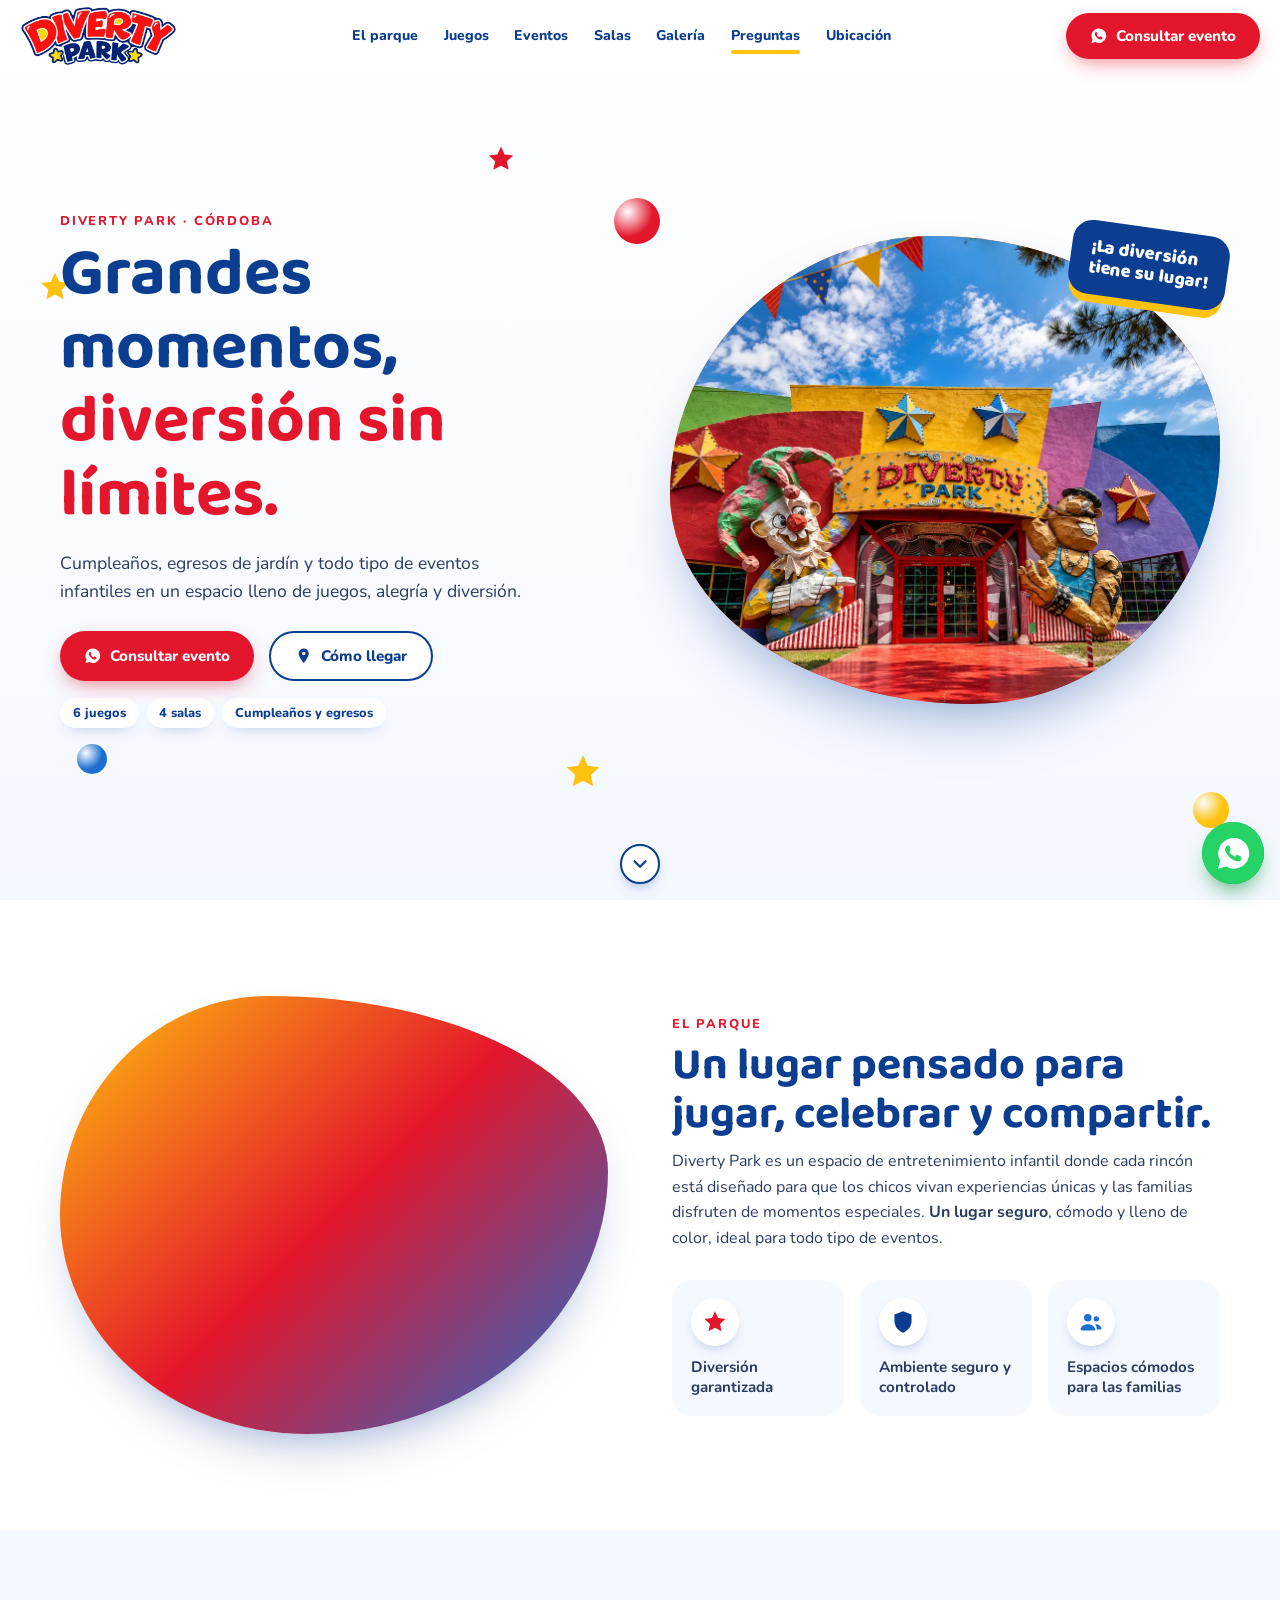
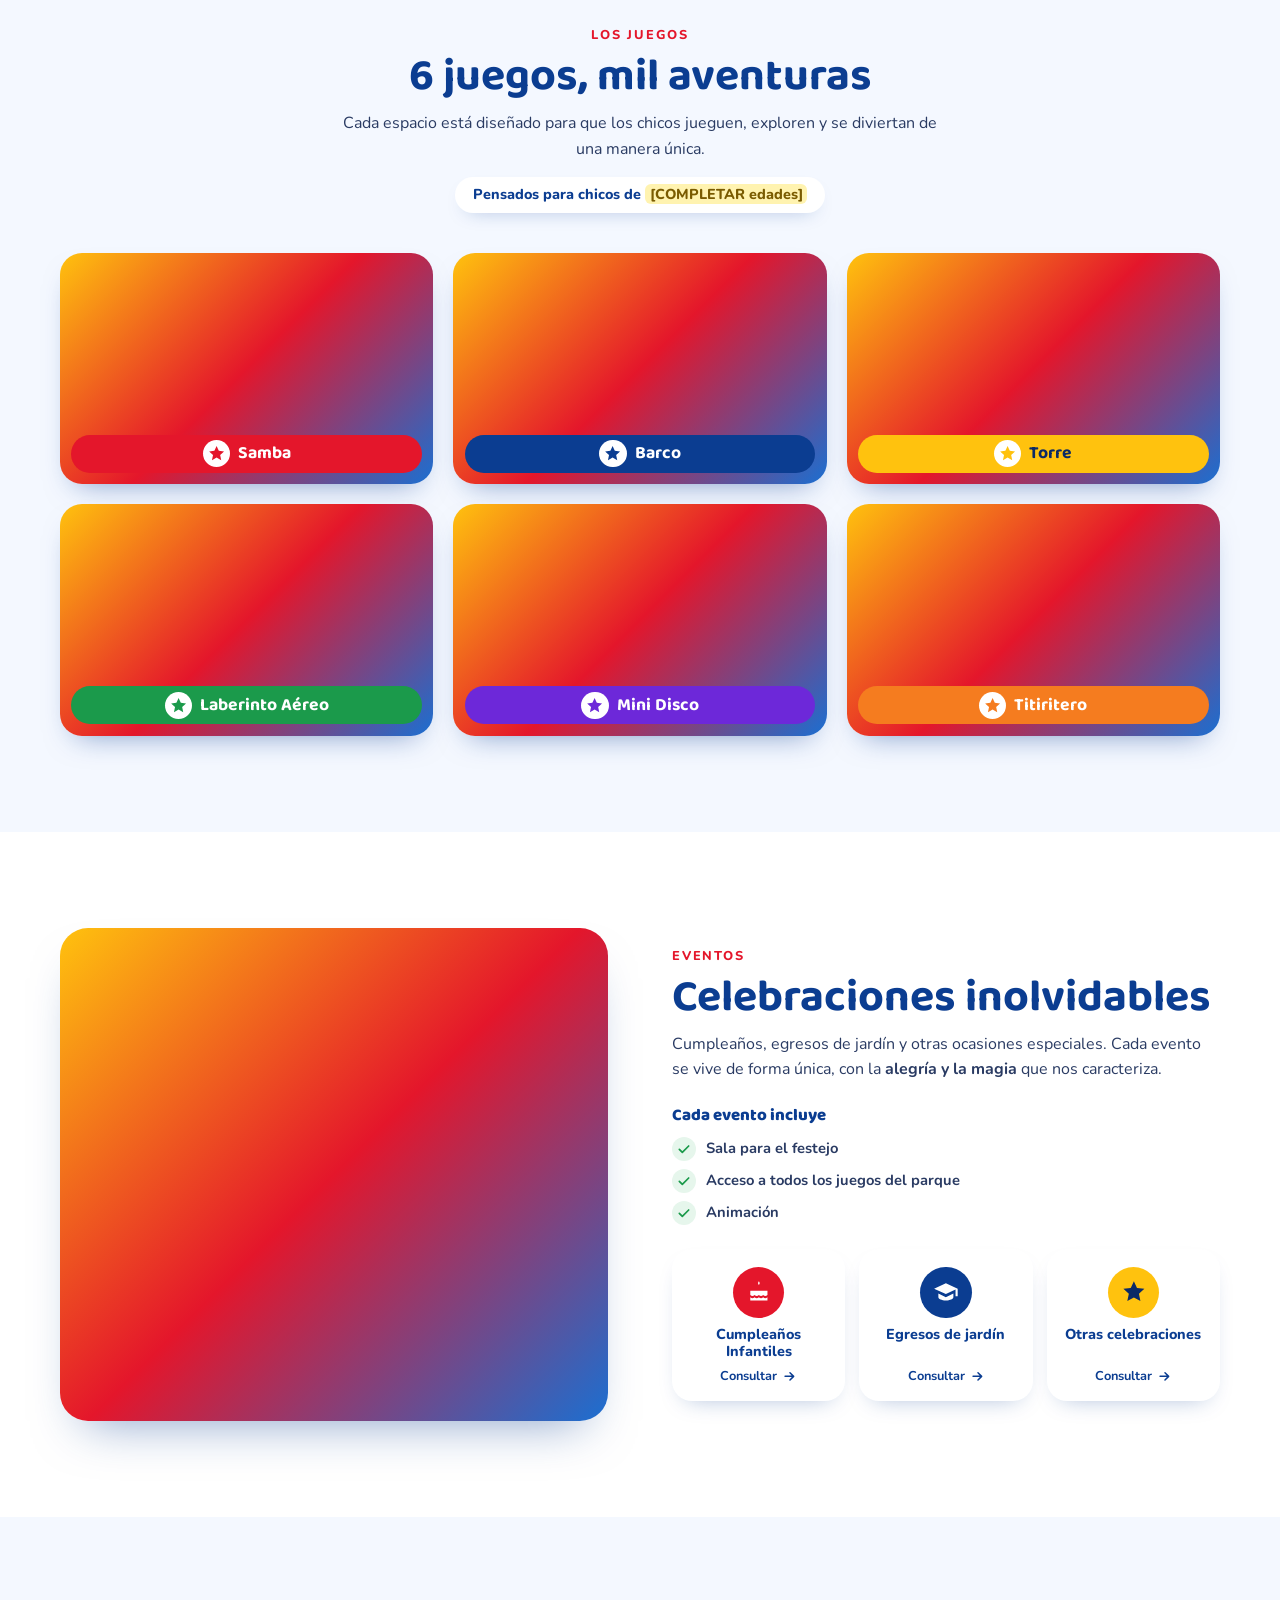
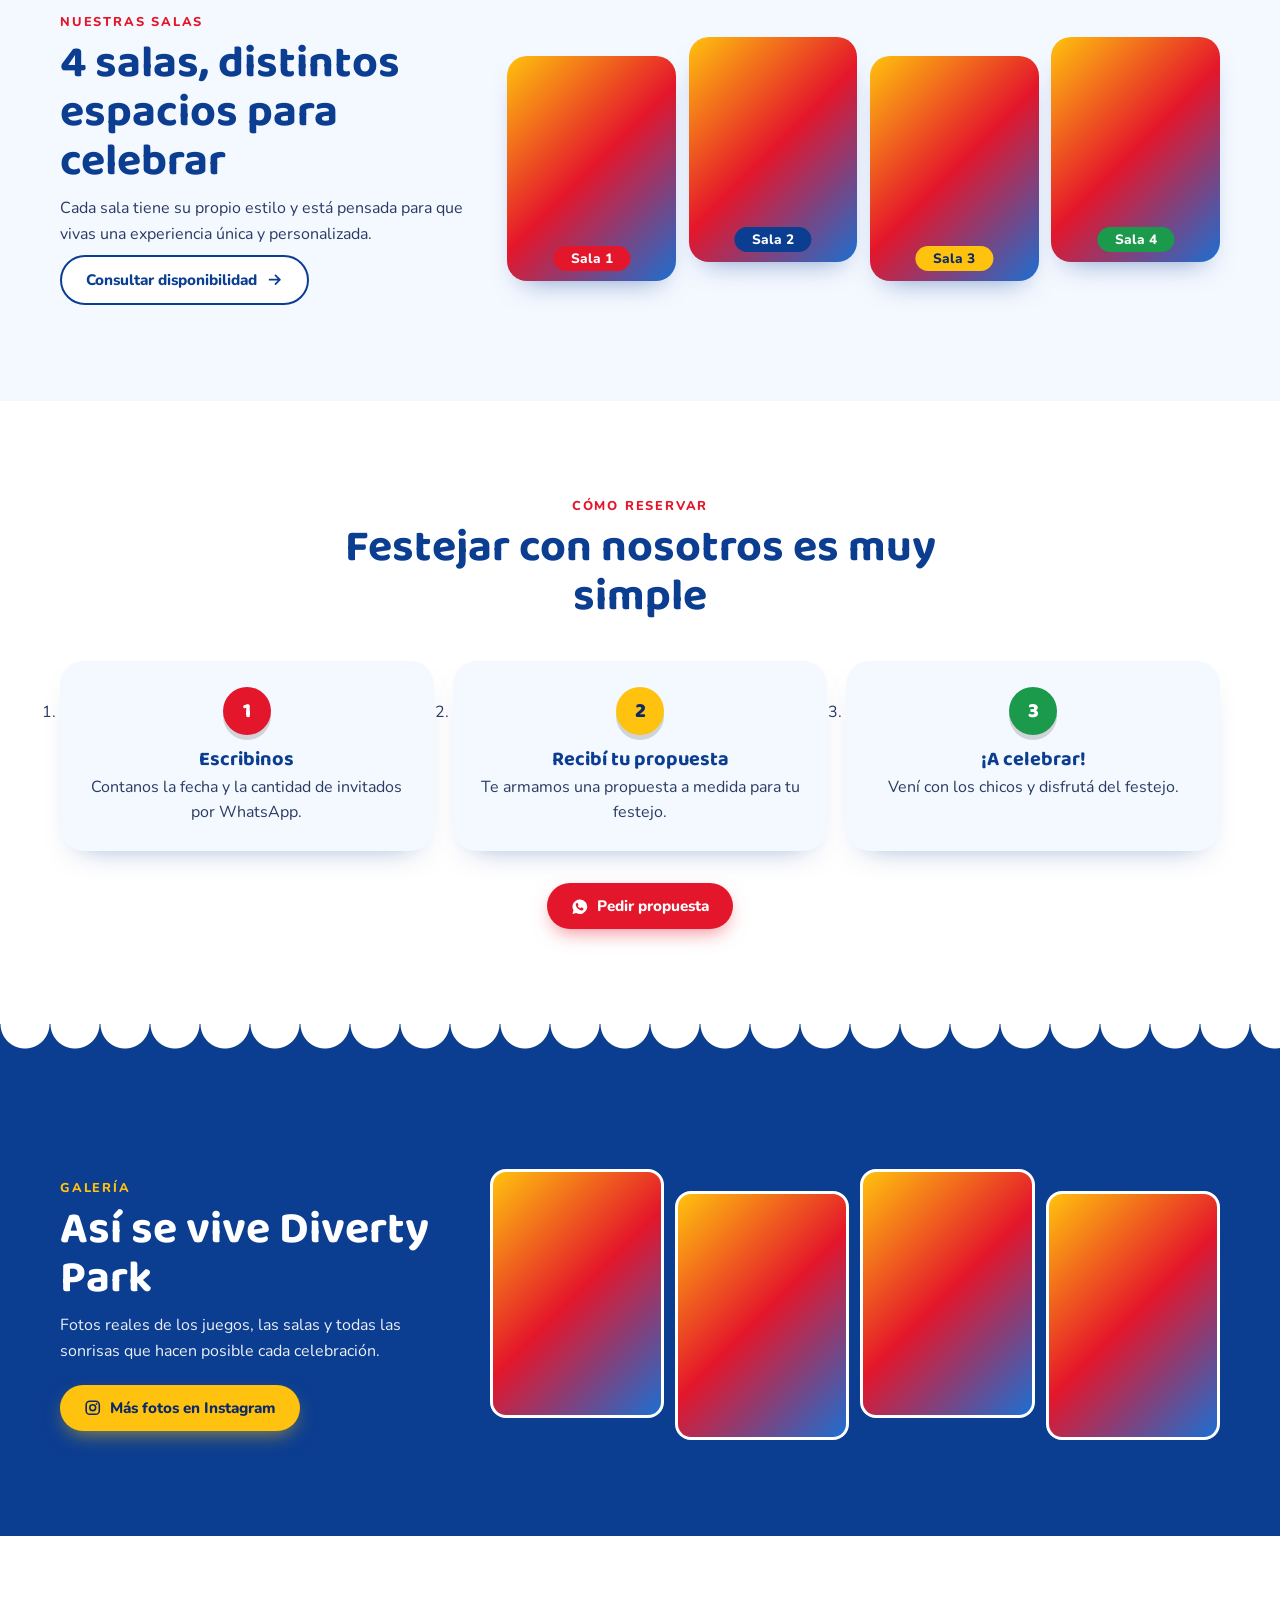
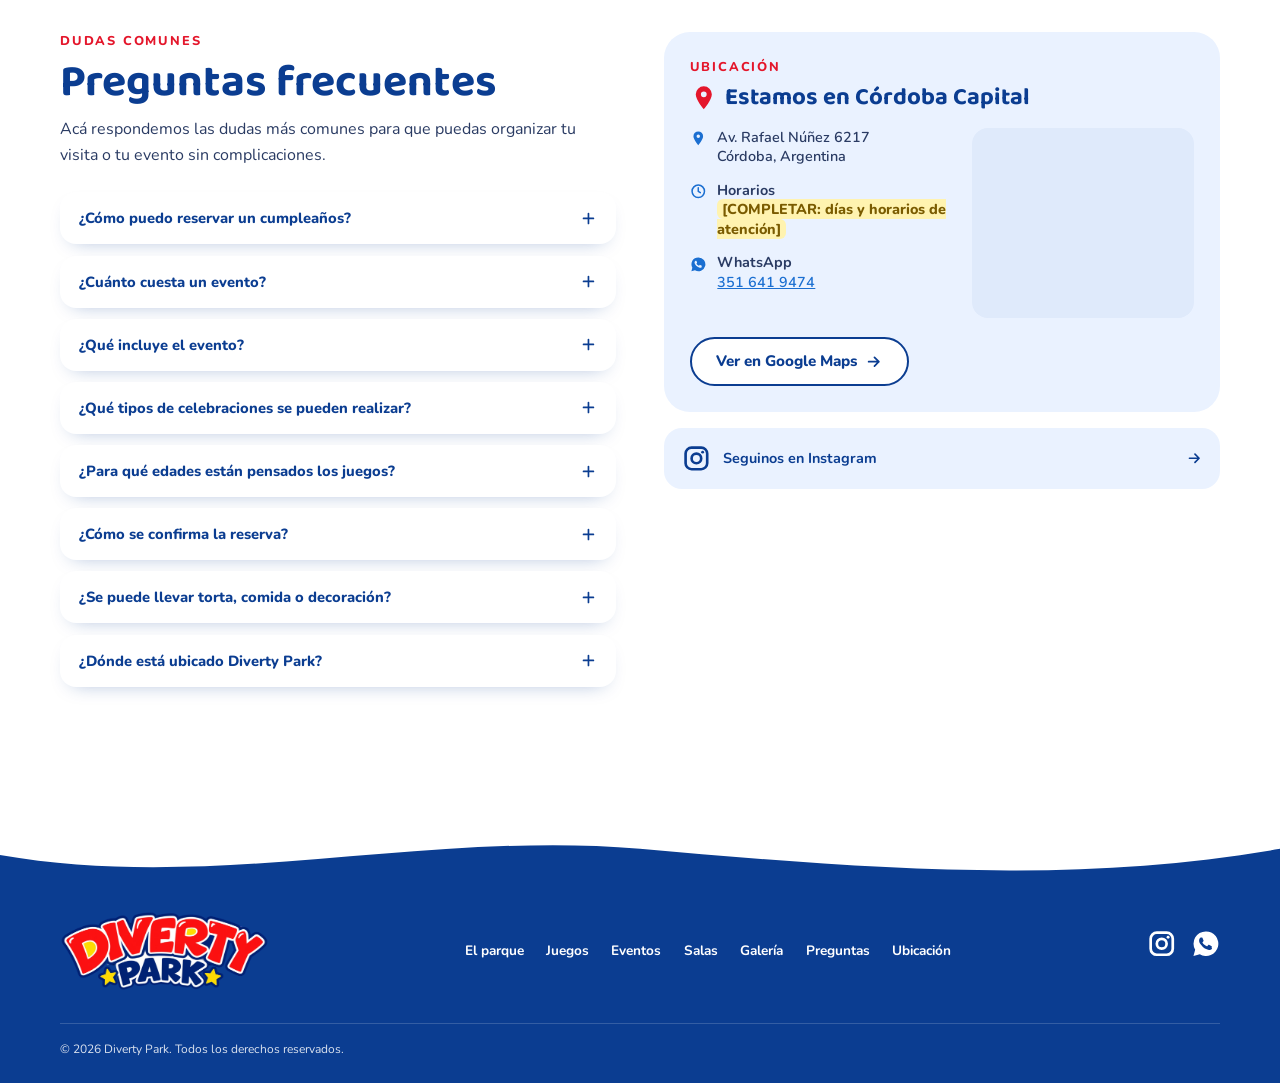
==== commit b3a4e5f9: "update" ====
--- a/index.html
+++ b/index.html
@@ -27,14 +27,39 @@
 <meta name="robots" content="index,follow,max-image-preview:large">
 <script type="application/ld+json">{"@context":"https://schema.org","@type":"EntertainmentBusiness","name":"Diverty Park","telephone":"+5493516419474","logo":"https://divertypark.com/img/logo.webp","sameAs":["https://www.instagram.com/diverty.park_/"],"description":"Cumpleaños, egresos de jardín y eventos infantiles en Córdoba.","url":"https://divertypark.com/","image":"https://divertypark.com/img/hero.webp","address":{"@type":"PostalAddress","streetAddress":"Av. Rafael Núñez 6217","addressLocality":"Córdoba","addressRegion":"Córdoba","addressCountry":"AR"}}</script>
 <noscript><style>.reveal{opacity:1;transform:none}</style></noscript>
-<script>(function(){var n=navigator,c=n.connection;if((n.hardwareConcurrency||8)<=4||(n.deviceMemory||8)<=2||(c&&c.saveData))document.documentElement.classList.add('lite')})()</script>
+<script>(function(){var d=document.documentElement,n=navigator,c=n.connection;if((n.hardwareConcurrency||8)<=4||(n.deviceMemory||8)<=2||(c&&c.saveData))d.classList.add('lite');try{if(location.hash||sessionStorage.getItem('dp_intro')||matchMedia('(prefers-reduced-motion: reduce)').matches)return}catch(e){}d.classList.add('has-intro')})()</script>
 <link rel="preconnect" href="https://fonts.googleapis.com">
 <link rel="preconnect" href="https://fonts.gstatic.com" crossorigin>
 <link href="https://fonts.googleapis.com/css2?family=Baloo+2:wght@700;800&family=Nunito:wght@400;600;700;800&display=swap" rel="stylesheet">
 <link rel="preload" as="image" type="image/webp" href="img/hero.webp" fetchpriority="high">
-<link rel="stylesheet" href="style.css?v=1">
+<link rel="preload" as="image" type="image/webp" href="img/logo.webp">
+<link rel="stylesheet" href="style.css?v=2">
 </head>
 <body>
+<!-- INTRO: telón de circo (solo 1 vez por sesión; se omite con #ancla o "reducir movimiento") -->
+<div class="intro" id="intro" role="presentation">
+  <div class="intro__c intro__c--l"></div>
+  <div class="intro__c intro__c--r"></div>
+  <div class="intro__valance"></div>
+  <div class="intro__stage">
+    <div class="intro__cf" aria-hidden="true">
+      <i style="--x:6%;--c:#E4162B;--d:.2s;--w:10px"></i><i style="--x:14%;--c:#FFC20E;--d:.9s;--w:8px"></i><i style="--x:22%;--c:#38BDF8;--d:.4s;--w:12px"></i><i style="--x:30%;--c:#1B9A4B;--d:1.1s;--w:9px"></i>
+      <i style="--x:38%;--c:#F57C1F;--d:.1s;--w:11px"></i><i style="--x:46%;--c:#7C3AED;--d:.7s;--w:8px"></i><i style="--x:54%;--c:#E4162B;--d:1.3s;--w:10px"></i><i style="--x:62%;--c:#FFC20E;--d:.3s;--w:12px"></i>
+      <i style="--x:70%;--c:#1B9A4B;--d:.8s;--w:9px"></i><i style="--x:78%;--c:#38BDF8;--d:.5s;--w:11px"></i><i style="--x:86%;--c:#F57C1F;--d:1s;--w:8px"></i><i style="--x:94%;--c:#7C3AED;--d:.15s;--w:10px"></i>
+      <i style="--x:10%;--c:#7C3AED;--d:1.5s;--w:9px"></i><i style="--x:34%;--c:#E4162B;--d:1.6s;--w:8px"></i><i style="--x:58%;--c:#38BDF8;--d:1.45s;--w:10px"></i><i style="--x:90%;--c:#FFC20E;--d:1.55s;--w:9px"></i>
+    </div>
+    <div class="intro__box">
+      <svg class="intro__s" style="left:-6%;top:-18%;--s:46px;--c:#FFC20E;--d:.5s" aria-hidden="true"><use href="#i-star"/></svg>
+      <svg class="intro__s" style="right:-4%;top:-26%;--s:34px;--c:#E4162B;--d:.65s" aria-hidden="true"><use href="#i-star"/></svg>
+      <svg class="intro__s" style="left:4%;bottom:-34%;--s:30px;--c:#38BDF8;--d:.8s" aria-hidden="true"><use href="#i-star"/></svg>
+      <svg class="intro__s" style="right:-8%;bottom:-20%;--s:42px;--c:#FFC20E;--d:.95s" aria-hidden="true"><use href="#i-star"/></svg>
+      <img class="intro__logo" src="img/logo.webp" alt="Diverty Park" width="1100" height="421" decoding="async">
+      <p class="intro__t">¡Que empiece la <b>fiesta</b>!</p>
+    </div>
+  </div>
+  <button class="intro__skip" id="introSkip" type="button">Saltar intro</button>
+</div>
+
 <a class="skip" href="#main">Saltar al contenido</a>
 
 <!-- Íconos -->
@@ -103,7 +128,7 @@
       <ul class="chips reveal" style="--d:.32s"><li>6 juegos</li><li>4 salas</li><li>Cumpleaños y egresos</li></ul>
     </div>
     <div class="hero__img reveal" style="--d:.1s">
-      <div class="photo"><img src="img/hero.webp" alt="Nena sonriendo en pileta de pelotas" width="800" height="680" fetchpriority="high" decoding="async" onerror="this.remove()"></div>
+      <div class="photo"><img src="img/hero.webp" alt="Fachada colorida de Diverty Park con el payaso y el oso en la entrada" width="800" height="680" fetchpriority="high" decoding="async" onerror="this.remove()"></div>
       <div class="badge">¡La diversión<br>tiene su lugar!</div>
     </div>
   </div>
@@ -270,12 +295,12 @@
     <nav aria-label="Pie"><a href="#parque">El parque</a><a href="#juegos">Juegos</a><a href="#eventos">Eventos</a><a href="#salas">Salas</a><a href="#galeria">Galería</a><a href="#faq">Preguntas</a><a href="#ubicacion">Ubicación</a></nav>
     <div class="foot__s"><a href="https://www.instagram.com/diverty.park_/" data-ig aria-label="Instagram" target="_blank" rel="noopener"><svg class="ic"><use href="#i-insta"/></svg></a><a href="https://wa.me/5493516419474" aria-label="WhatsApp" target="_blank" rel="noopener"><svg class="ic"><use href="#i-wa"/></svg></a></div>
   </div>
-  <div class="wrap foot__b"><span>© 2026 Diverty Park. Todos los derechos reservados.</span><span><a href="terminos.html">Términos y condiciones</a> · <a href="privacidad.html">Política de privacidad</a></span></div>
+  <div class="wrap foot__b"><span>© 2026 Diverty Park. Todos los derechos reservados.</span><!-- Páginas legales: las gestiona el cliente. Cuando las entregue, agregar acá los links. --></div>
 </footer>
 
 <!-- Botón flotante -->
 <a class="fab" href="https://wa.me/5493516419474?text=Hola!%20Quiero%20hacer%20una%20consulta" target="_blank" rel="noopener" aria-label="Escribinos por WhatsApp"><span class="fab__tip" aria-hidden="true">¿Consultas? ¡Escribinos!</span><svg class="ic"><use href="#i-wa"/></svg></a>
 
-<script src="main.js?v=1" defer></script>
+<script src="main.js?v=2" defer></script>
 </body>
 </html>
--- a/style.css
+++ b/style.css
@@ -330,14 +330,14 @@
 .lb img{max-width:100%;max-height:86vh;max-height:86svh;border-radius:18px;box-shadow:0 20px 60px rgba(0,0,0,.5)}
 .lb__x{position:absolute;top:max(1rem,env(safe-area-inset-top));right:1rem;width:46px;height:46px;border-radius:50%;background:#fff;color:var(--blue);font:800 1.6rem/1 var(--b)}
 
-/* Logo en imagen (si img/logo.png no carga, vuelve el logo de texto) */
+/* Logo en imagen (logo recortado 1100x421; si no carga, vuelve el logo de texto) */
 .logo--img:not(.no-img){flex-direction:row;transform:none}
 .logo--img:not(.no-img):hover{transform:scale(1.05)}
-.logo--img img{height:180px;width:auto;max-width:300px}
+.logo--img img{height:60px;width:auto}
 .logo--img:not(.no-img) .logo__t,.logo--img:not(.no-img) .logo__p{display:none}
 .logo--img.no-img img{display:none}
-.foot .logo--img:not(.no-img) img{height:200px}
-@media(max-width:560px){.logo--img img{height:130px;max-width:220px}.foot .logo--img:not(.no-img) img{height:150px}}
+.foot .logo--img:not(.no-img) img{height:80px}
+@media(max-width:560px){.logo--img img{height:50px}.foot .logo--img:not(.no-img) img{height:68px}}
 
 /* Saltar al contenido */
 .skip{position:fixed;left:1rem;top:-5rem;z-index:300;padding:.7rem 1.2rem;border-radius:999px;background:var(--yellow);color:var(--navy);font-weight:800;transition:top .2s}
@@ -346,3 +346,38 @@
 /* Preguntas: el contenido cerrado no recibe foco ni lo lee el lector de pantalla */
 .acc__p{visibility:hidden;transition:grid-template-rows .4s ease,visibility 0s .4s}
 .acc__i.open .acc__p{visibility:visible;transition:grid-template-rows .4s ease}
+
+/* ===== Intro temática: telón de circo ===== */
+.intro{display:none}
+.has-intro .intro{display:block;position:fixed;inset:0;z-index:500;overflow:hidden;animation:introOut .4s ease 3.2s forwards}
+.has-intro,.has-intro body{overflow:hidden}
+.intro.is-skip{animation:introSkip .35s ease forwards}
+.intro__c{position:absolute;top:0;bottom:0;width:50.5%;background:repeating-linear-gradient(90deg,#0B3D91 0,#1B6FD1 30px,#0B3D91 60px);box-shadow:0 0 40px rgba(0,0,0,.45)}
+.intro__c::after{content:"";position:absolute;inset:0;background:linear-gradient(180deg,rgba(255,255,255,.12),transparent 30%,rgba(0,0,20,.35))}
+.intro__c--l{left:0;animation:curL 1s cubic-bezier(.7,0,.2,1) 1.95s forwards}
+.intro__c--r{right:0;animation:curR 1s cubic-bezier(.7,0,.2,1) 1.95s forwards}
+.intro__valance{position:absolute;left:0;right:0;top:0;height:64px;z-index:2;background:url("data:image/svg+xml,%3Csvg xmlns='http://www.w3.org/2000/svg' width='120' height='64'%3E%3Crect width='120' height='30' fill='%23E4162B'/%3E%3Cpath d='M0 30h60a30 30 0 0 1-60 0z' fill='%23E4162B'/%3E%3Cpath d='M60 30h60a30 30 0 0 1-60 0z' fill='%23FFC20E'/%3E%3C/svg%3E") 0 0/120px 64px repeat-x;filter:drop-shadow(0 6px 6px rgba(0,0,0,.3));animation:valUp .7s cubic-bezier(.7,0,.2,1) 2.1s forwards}
+.intro__stage{position:absolute;inset:0;z-index:3;display:grid;place-items:center;padding:4rem 1rem 2rem;animation:stageOut .6s ease 1.9s forwards}
+.intro__box{position:relative;display:grid;justify-items:center;gap:1.1rem;width:min(80vw,520px)}
+.intro__logo{width:100%;height:auto;filter:drop-shadow(0 14px 22px rgba(0,0,0,.4));animation:logoIn .9s var(--ease) .15s both,wiggle 1s ease-in-out 1.1s 1}
+.intro__t{font:800 clamp(1.4rem,5vw,2.1rem) var(--h);color:#fff;text-shadow:0 3px 0 rgba(0,0,0,.25);animation:introUp .6s var(--ease) .8s both}
+.intro__t b{color:var(--yellow)}
+.intro__s{position:absolute;width:var(--s);height:var(--s);fill:var(--c);animation:starIn .6s var(--ease) var(--d) both,spin 6s linear var(--d) infinite}
+.intro__cf{position:absolute;inset:0;overflow:hidden;pointer-events:none}
+.intro__cf i{position:absolute;top:-5vh;left:var(--x);width:var(--w);height:var(--w);background:var(--c);border-radius:2px;animation:fall 2.2s linear var(--d) both}
+.intro__skip{position:absolute;z-index:4;top:max(1rem,env(safe-area-inset-top));right:max(1rem,env(safe-area-inset-right));padding:.55rem 1.1rem;border-radius:999px;background:#fff;color:var(--blue);font:800 .85rem var(--b);box-shadow:0 6px 16px -6px rgba(0,0,0,.5);animation:introUp .5s ease .5s both,btnOut .3s ease 1.9s forwards}
+.intro__skip:active{transform:scale(.94)}
+@keyframes curL{to{transform:translateX(-102%)}}
+@keyframes curR{to{transform:translateX(102%)}}
+@keyframes valUp{to{transform:translateY(-110%)}}
+@keyframes stageOut{to{opacity:0;transform:scale(1.2)}}
+@keyframes logoIn{from{opacity:0;transform:scale(.2) rotate(-14deg)}to{opacity:1;transform:none}}
+@keyframes starIn{from{opacity:0;scale:0}to{opacity:1;scale:1}}
+@keyframes introUp{from{opacity:0;transform:translateY(24px)}to{opacity:1;transform:none}}
+@keyframes fall{from{transform:translateY(0) rotate(0)}to{transform:translateY(112vh) rotate(720deg)}}
+@keyframes btnOut{to{opacity:0;visibility:hidden}}
+@keyframes introOut{to{opacity:0;visibility:hidden}}
+@keyframes introSkip{to{opacity:0;visibility:hidden}}
+.lite .intro__cf i:nth-child(n+9){display:none}
+.lite .intro__s{animation:starIn .6s var(--ease) var(--d) both}
+@media(max-width:560px){.intro__valance{height:52px;background-size:96px 52px}}
